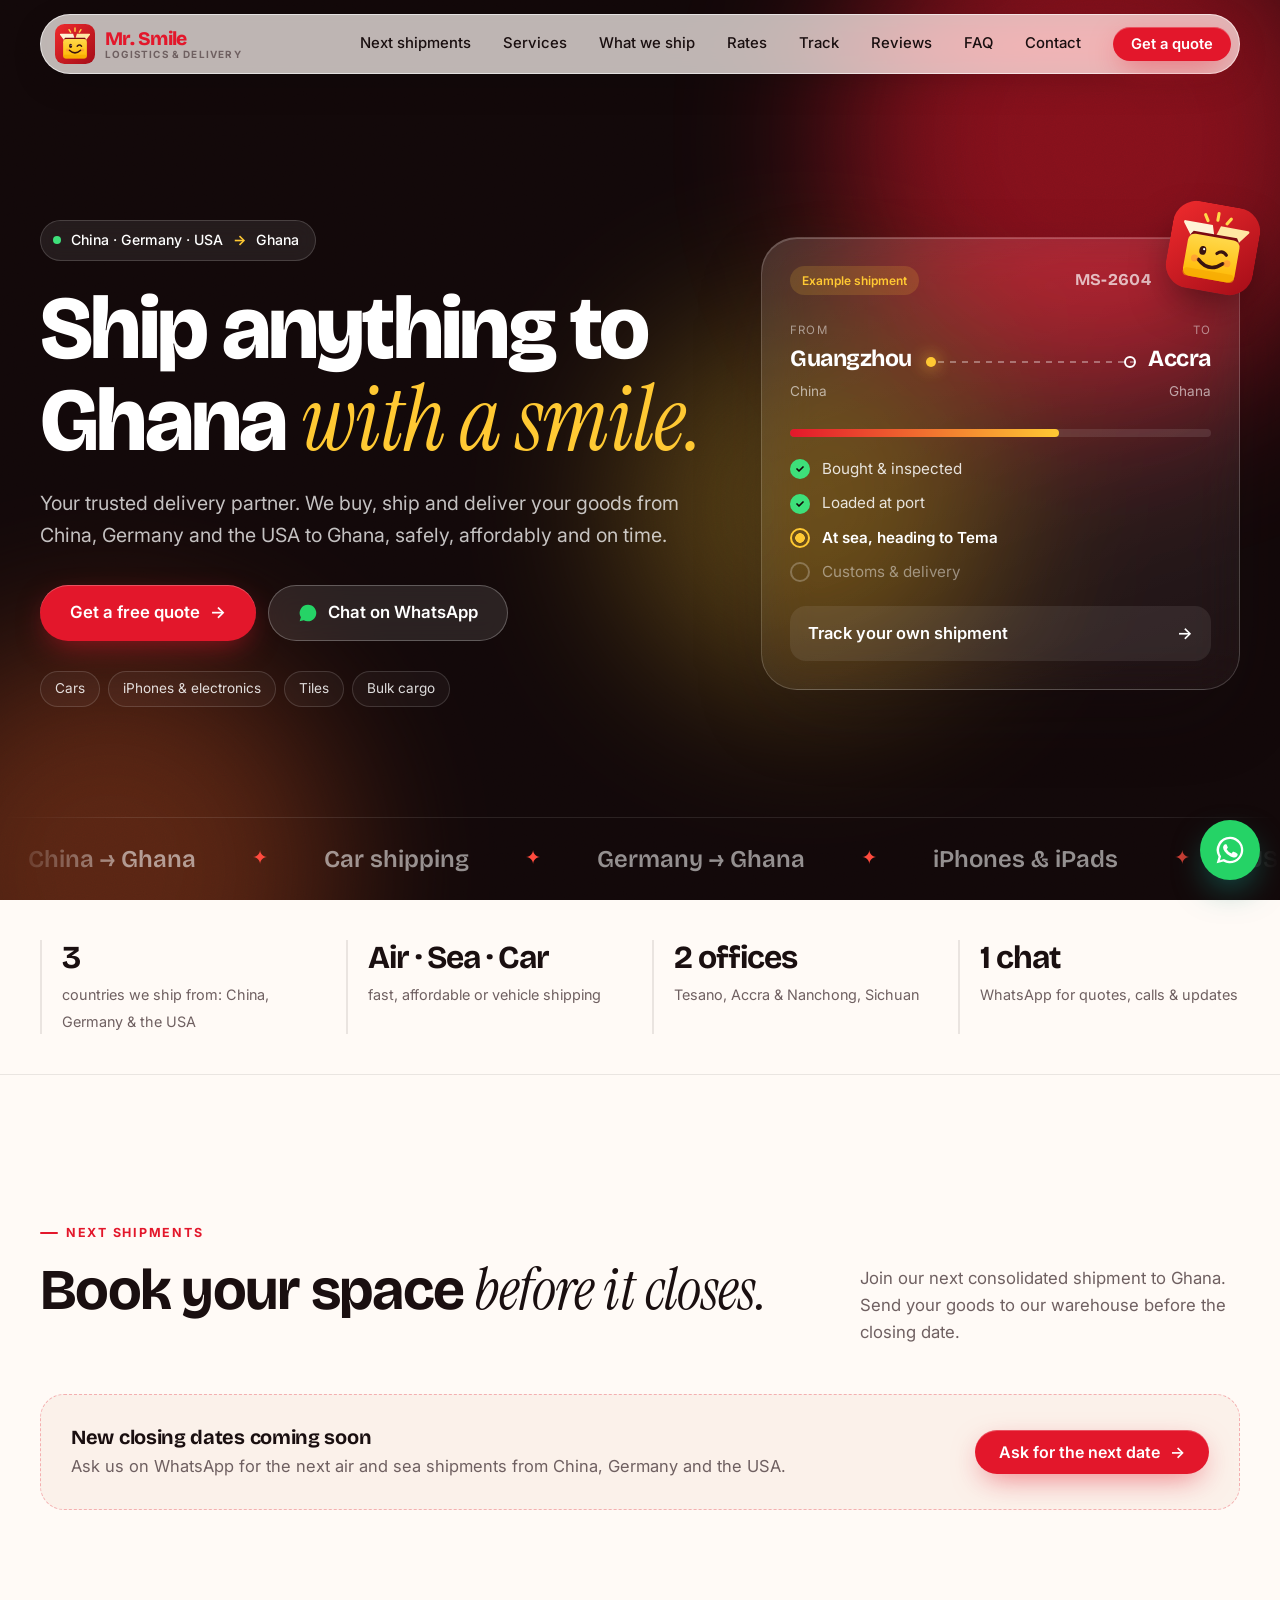
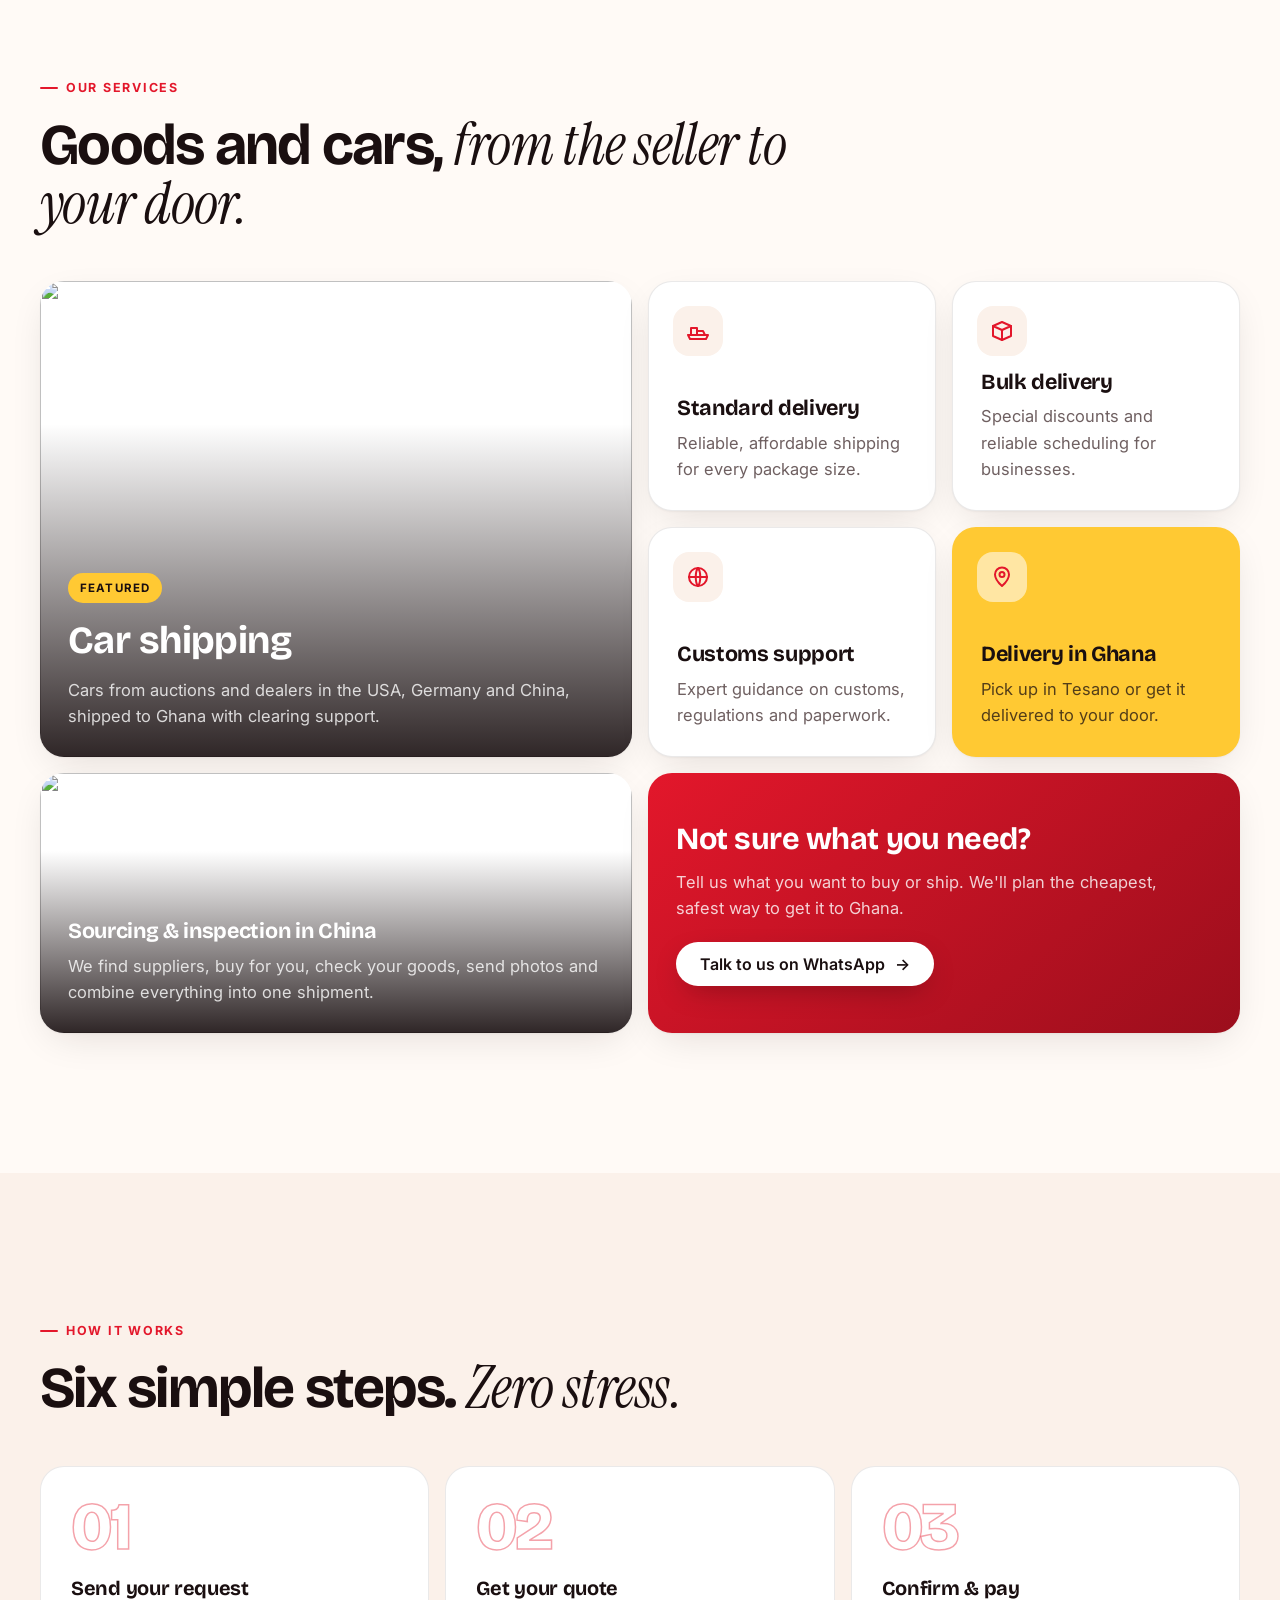
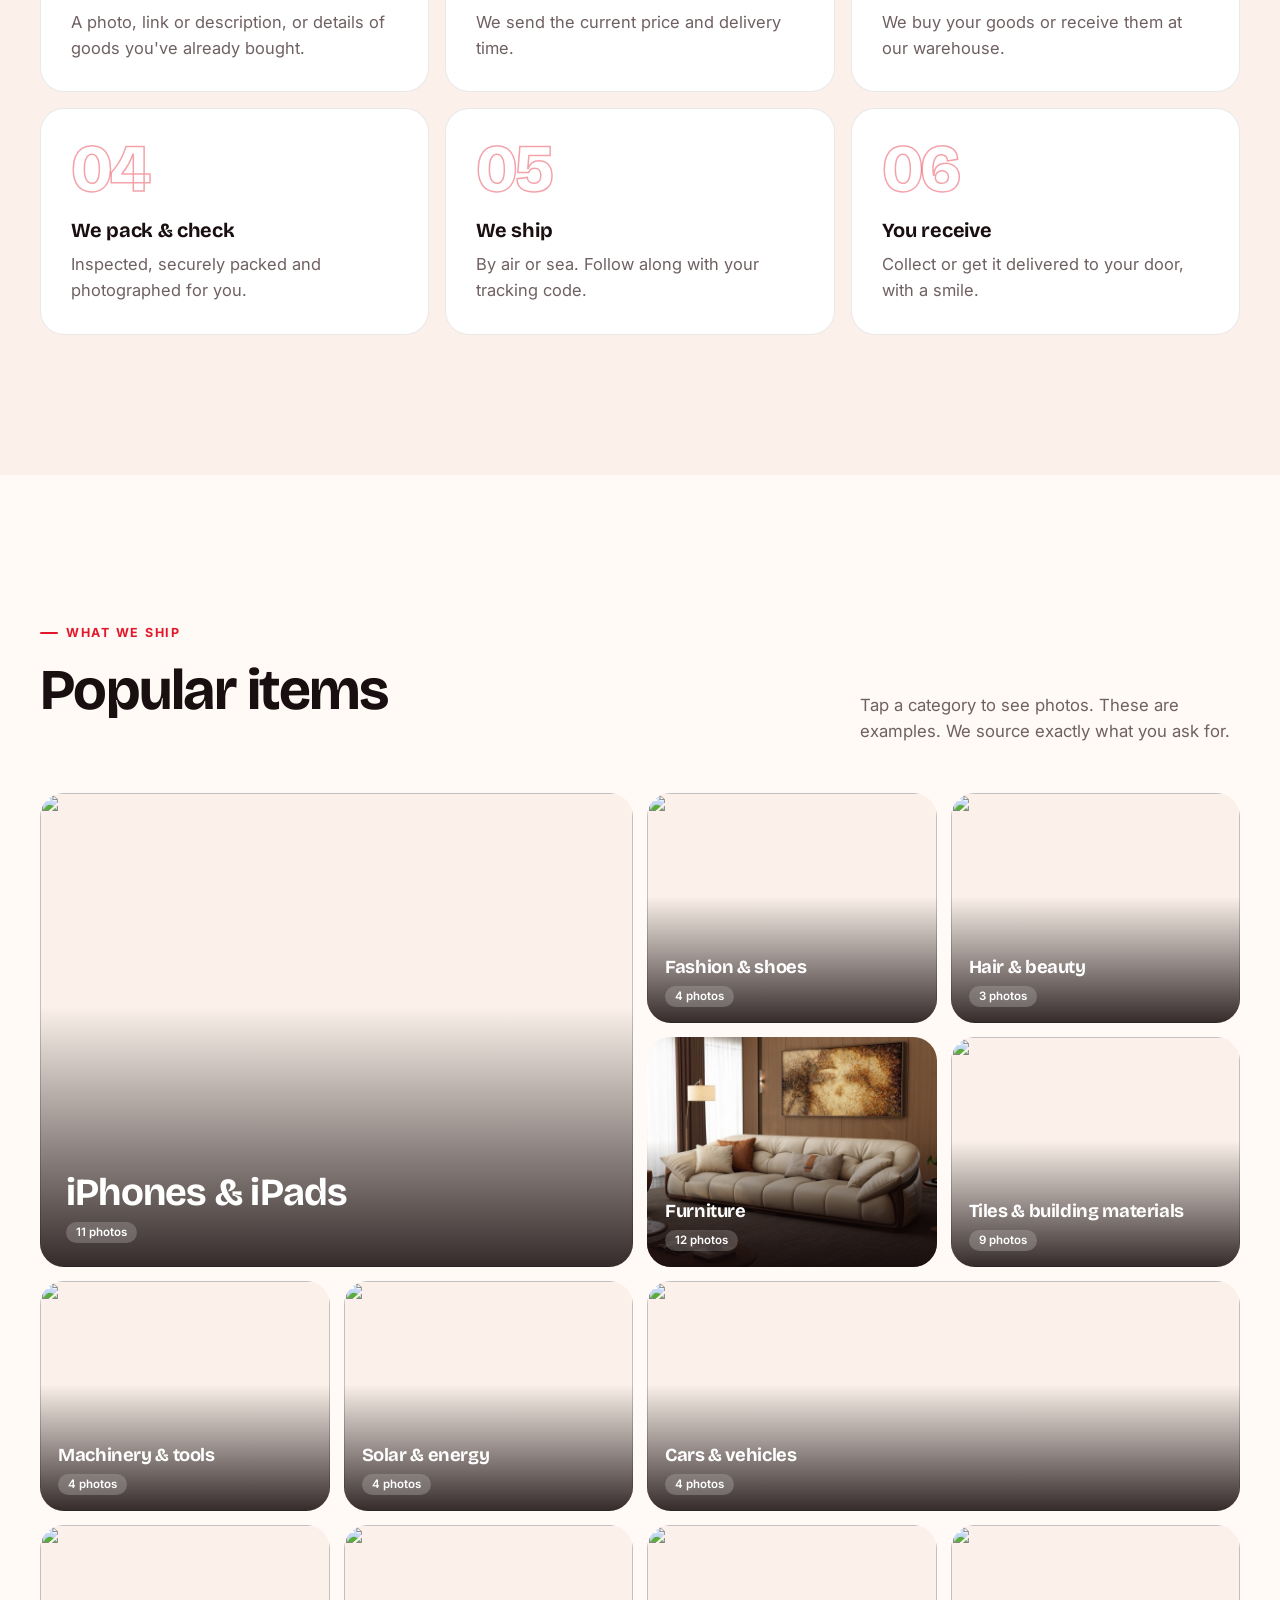
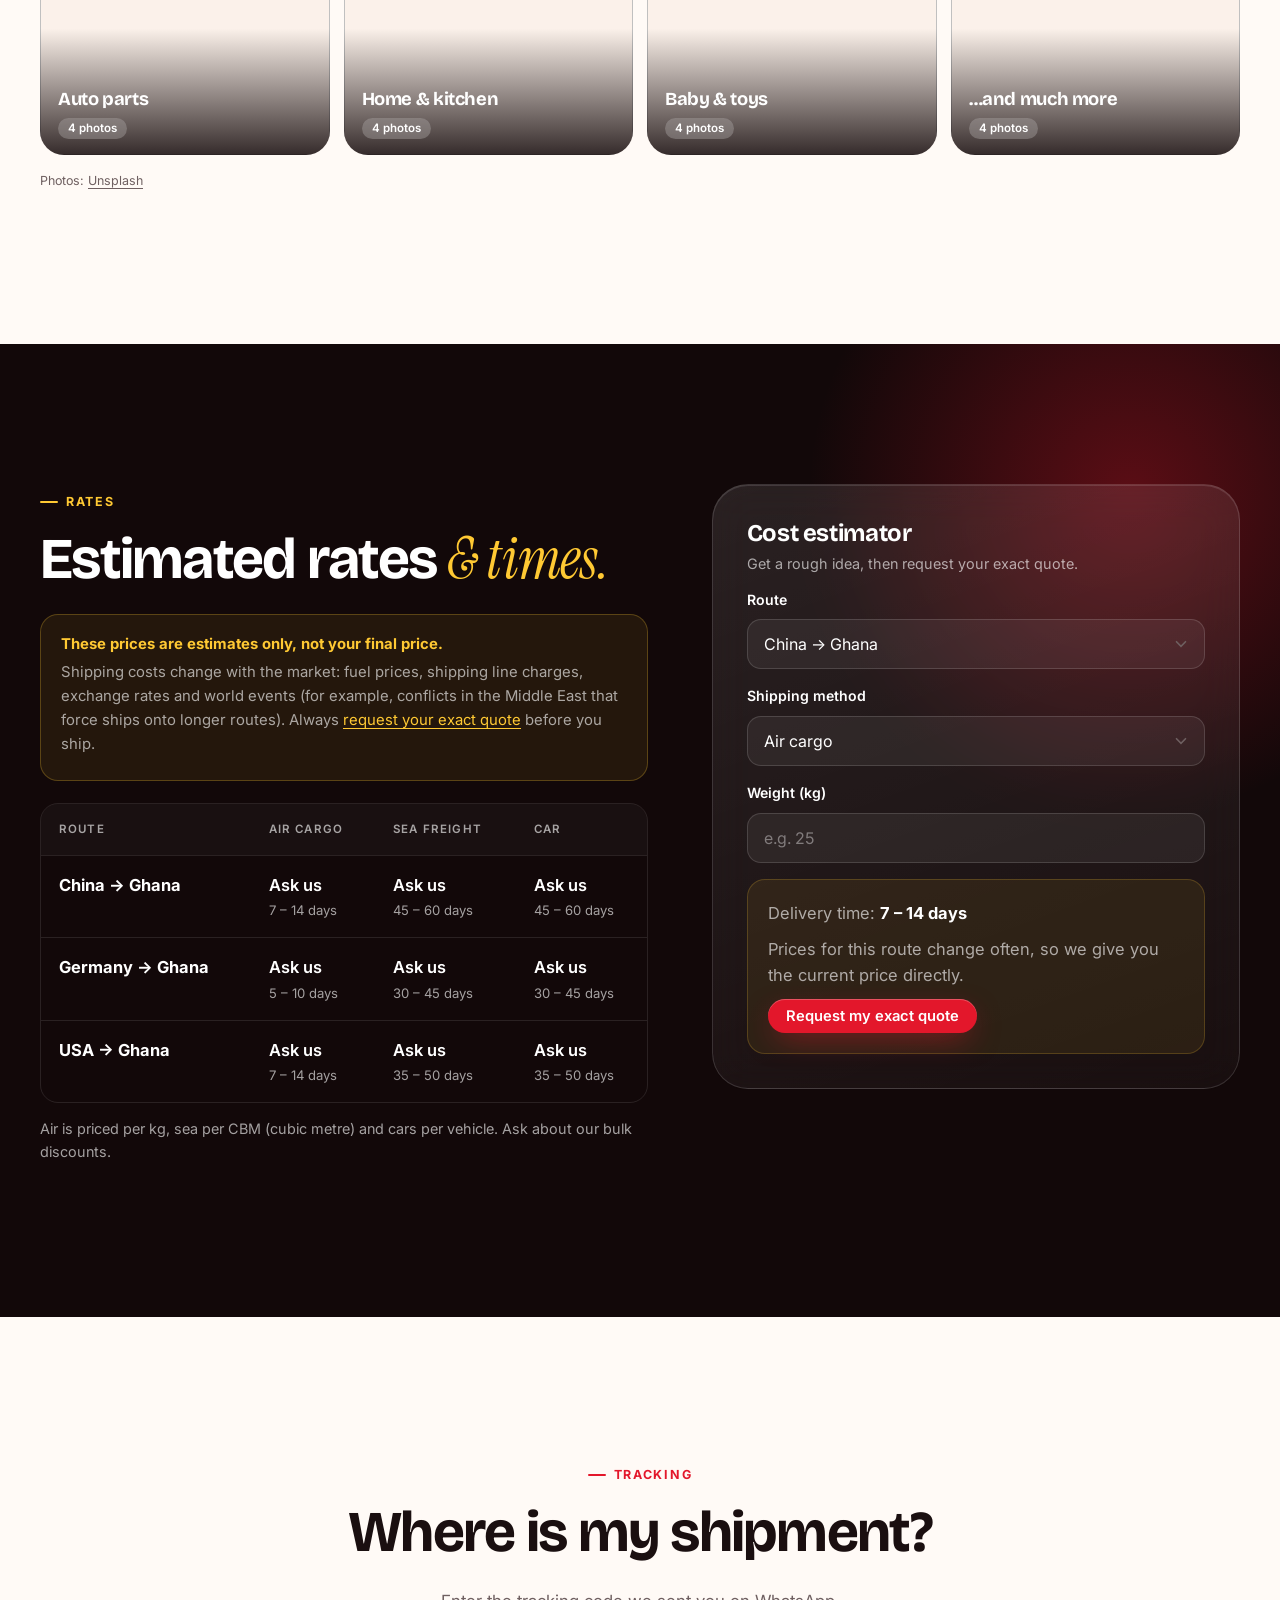
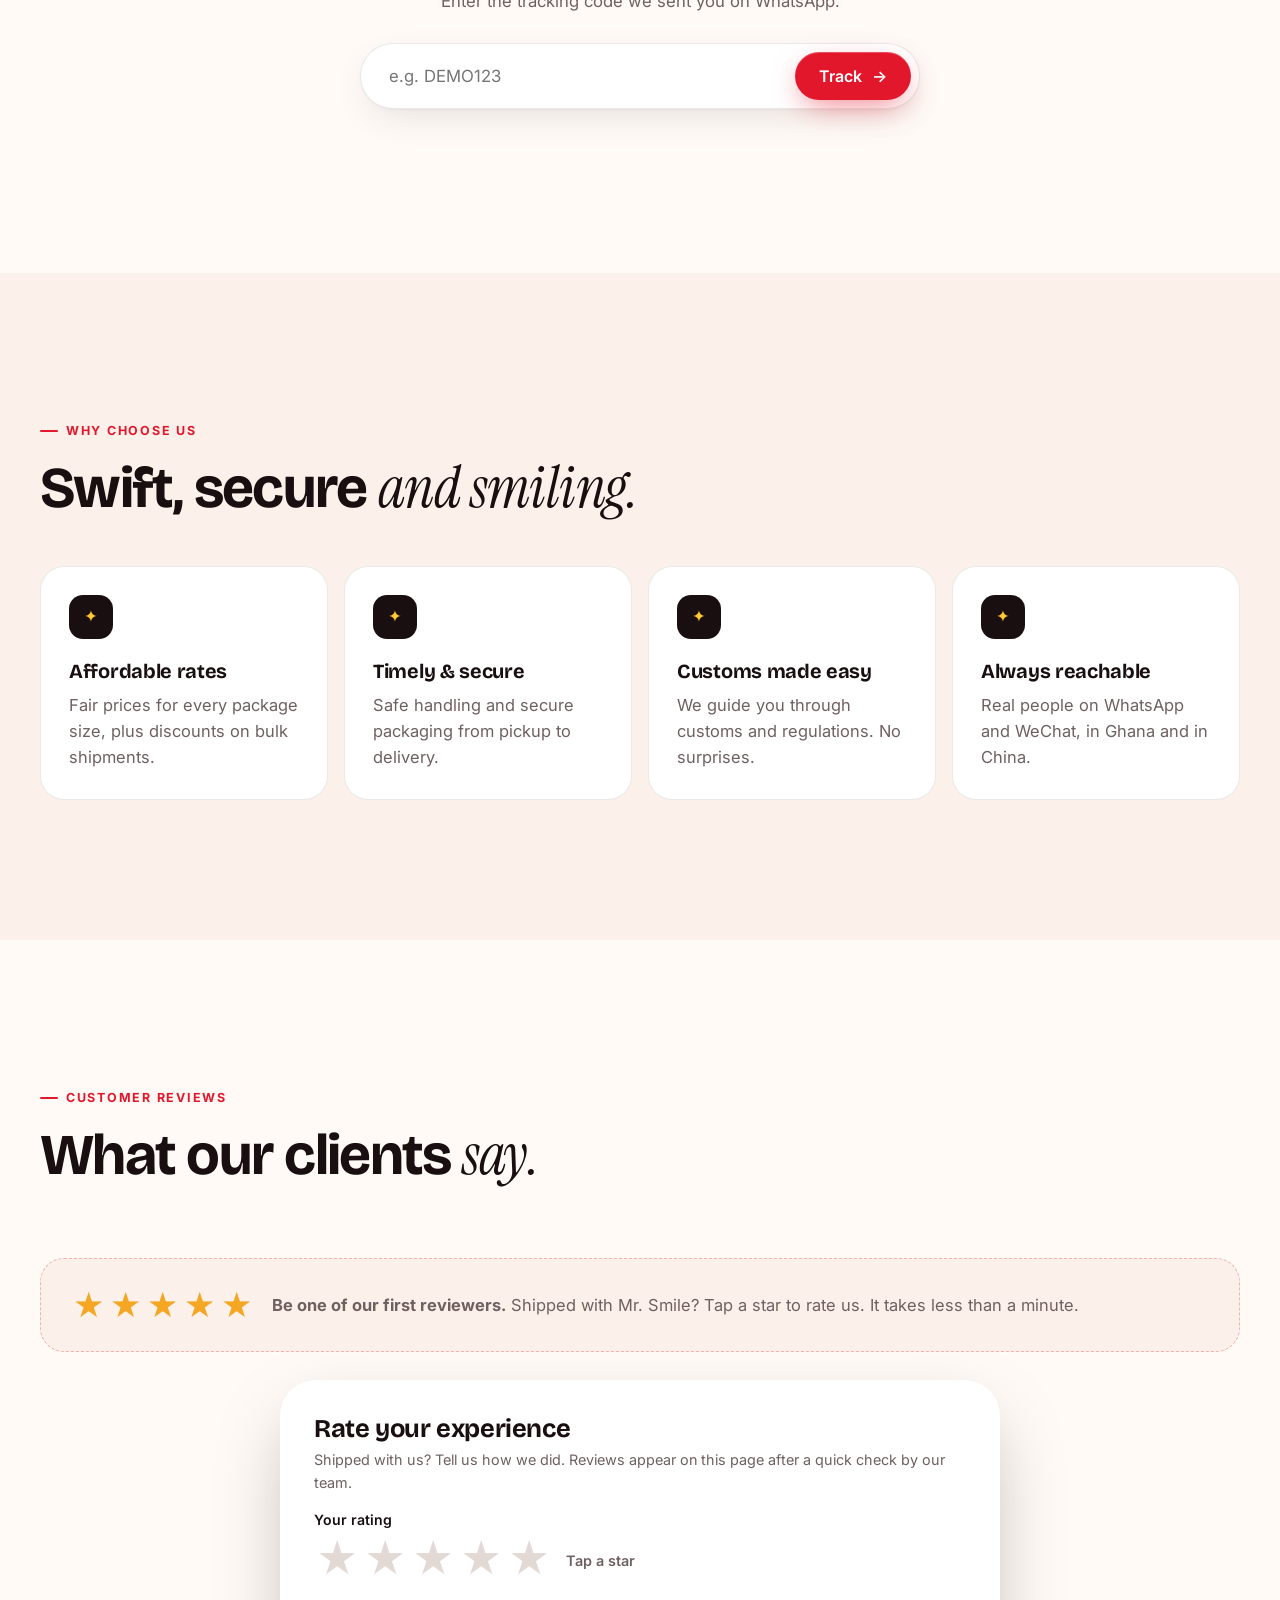
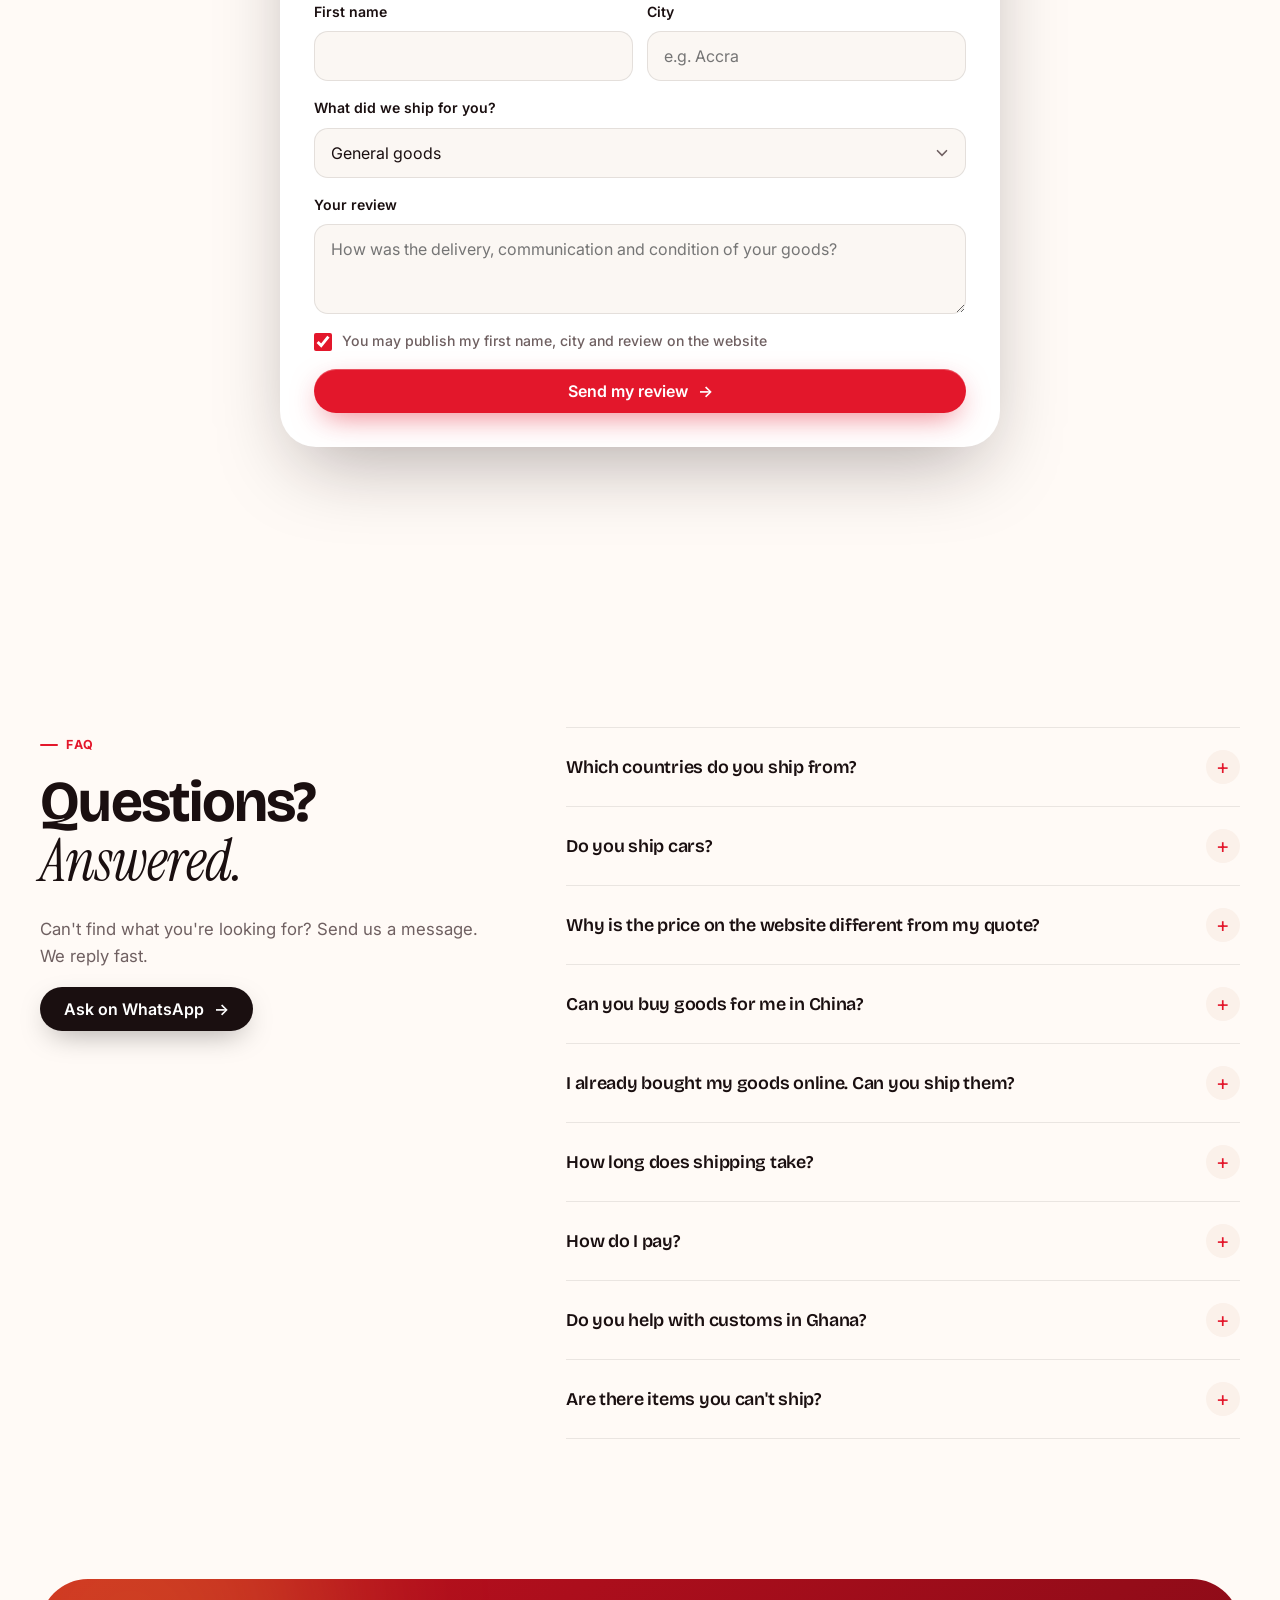
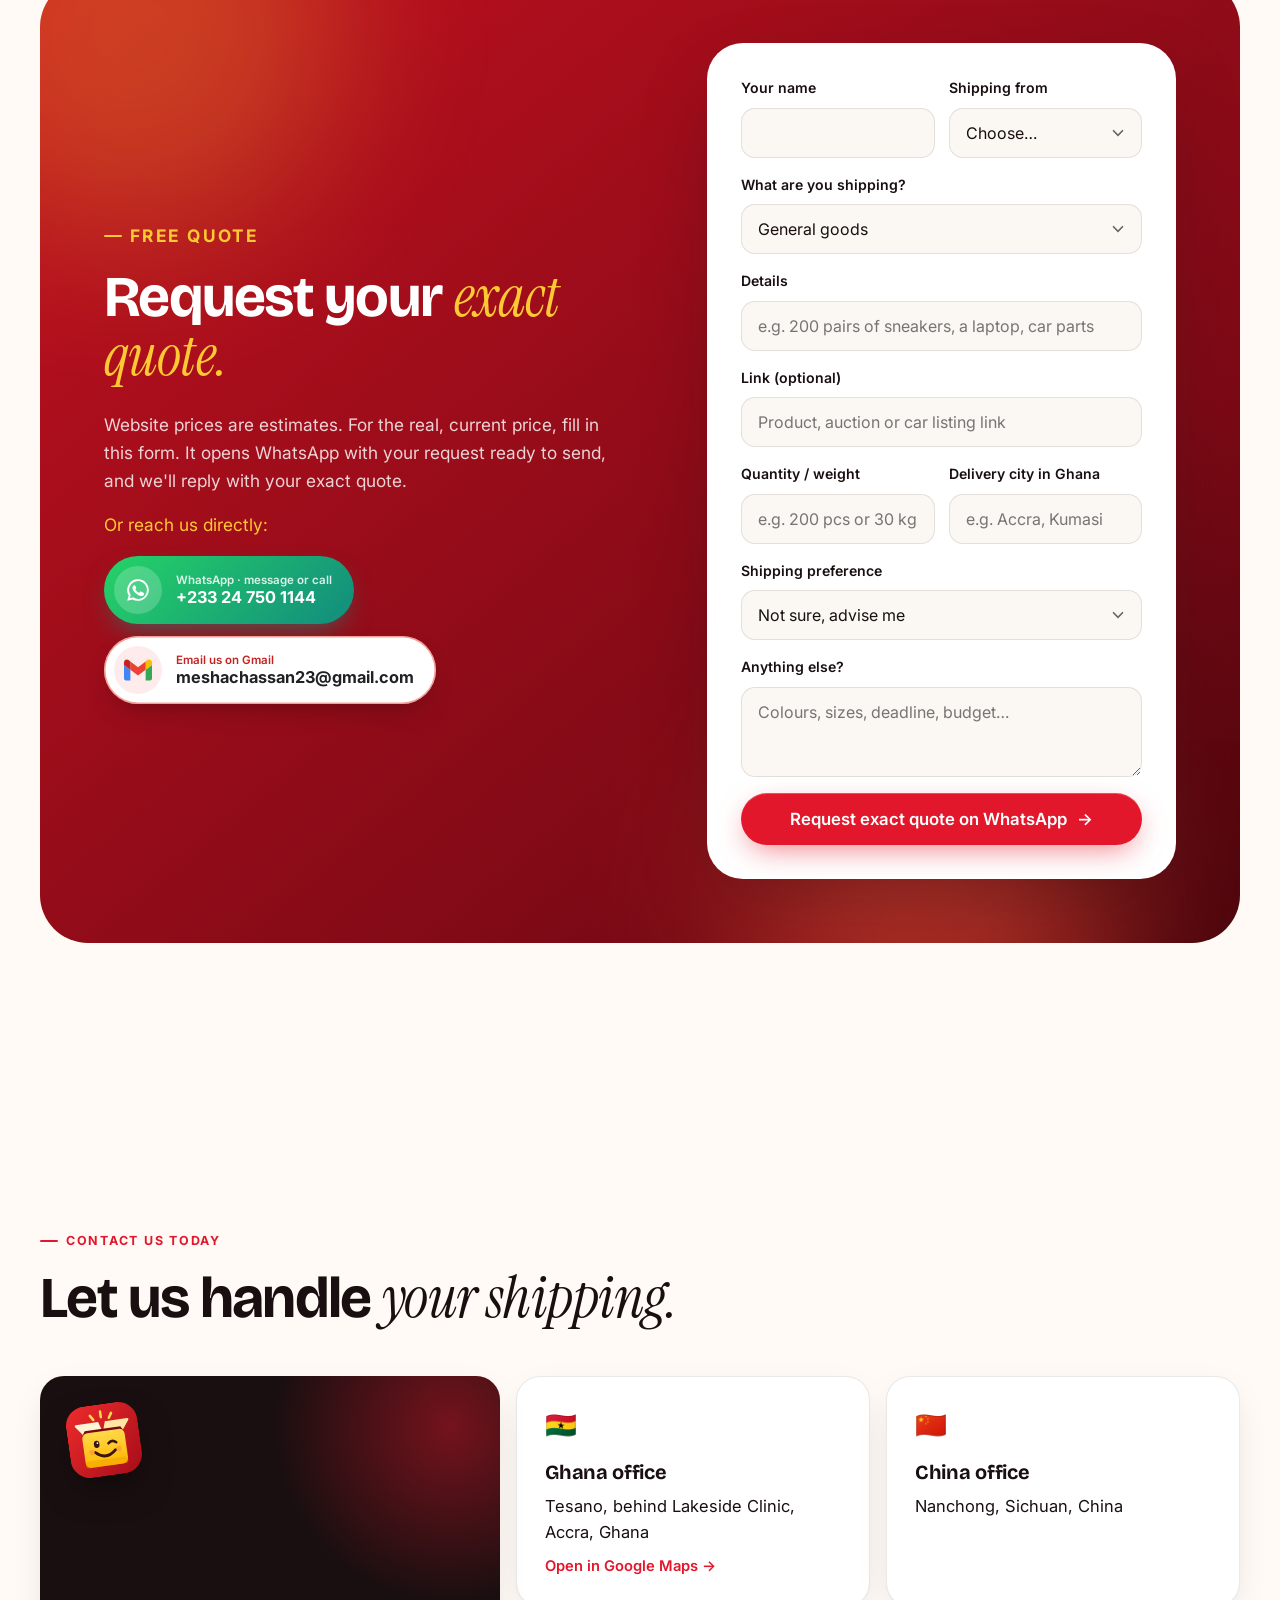
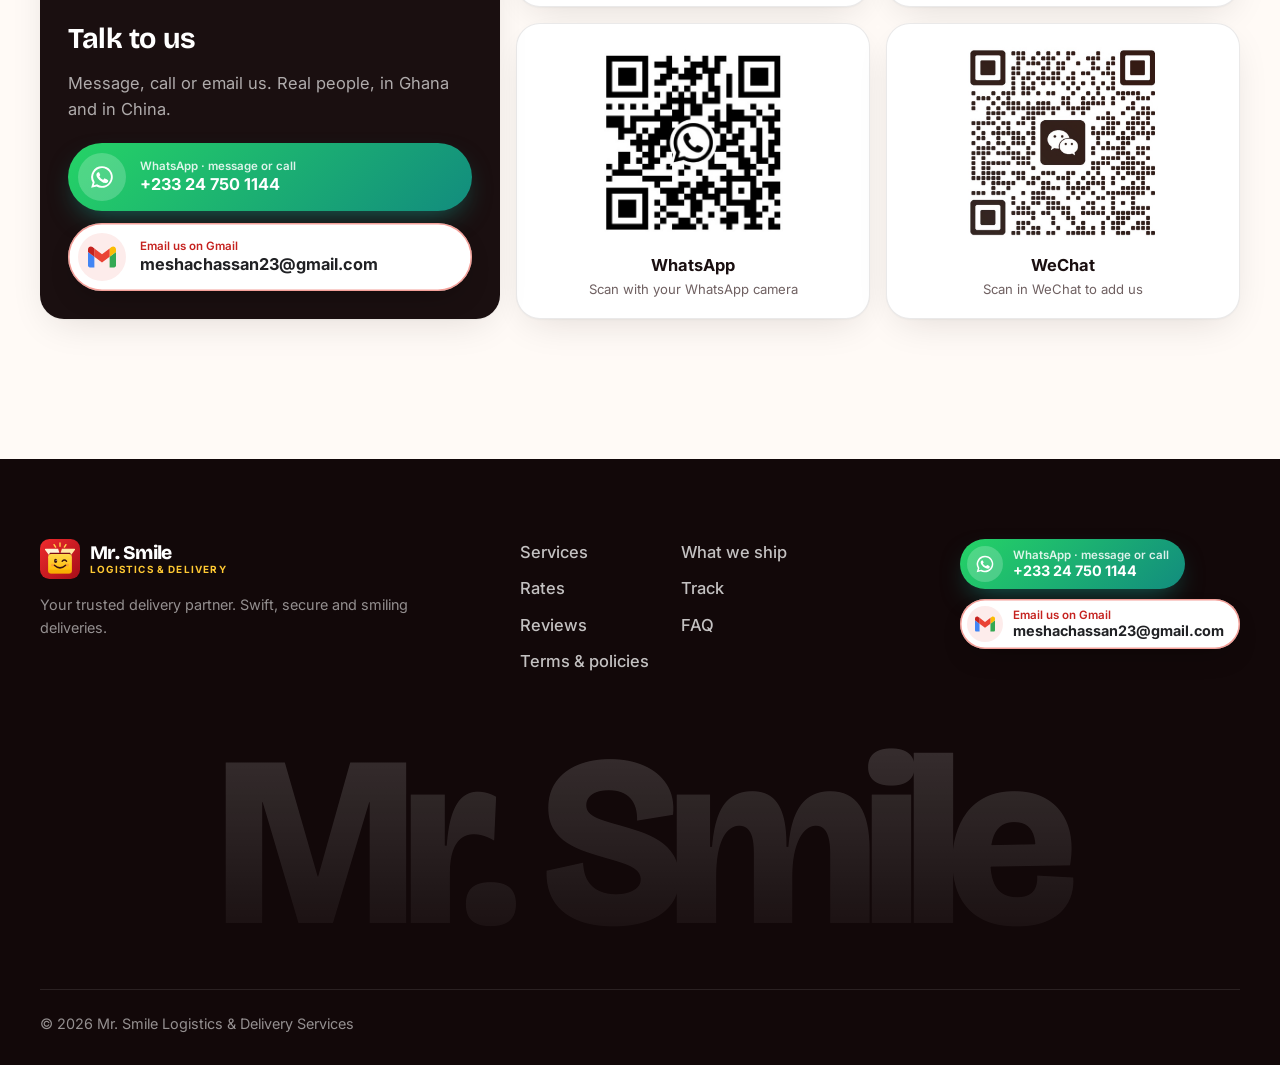
==== index.html @ d579837d "Make review stars tappable; add Google Sheet review storage with approval Co-Authored-By: Claude Opu" ====
<!doctype html>
<html lang="en">
<head>
  <meta charset="utf-8">
  <meta name="viewport" content="width=device-width, initial-scale=1">
  <title>Mr. Smile Logistics | Shipping from China, Germany &amp; USA to Ghana</title>
  <meta name="description" content="Ship cars, iPhones, tiles and bulk cargo from China, Germany and the USA to Ghana. Air and sea freight, sourcing from China, customs support and delivery from our Tesano, Accra office.">
  <meta name="theme-color" content="#120809">
  <link rel="canonical" href="https://meshachassan23.github.io/">
  <link rel="apple-touch-icon" href="images/apple-touch-icon.png">

  <!-- Link preview on WhatsApp, Facebook, X, LinkedIn -->
  <meta property="og:type" content="website">
  <meta property="og:site_name" content="Mr. Smile Logistics &amp; Delivery Services">
  <meta property="og:title" content="Mr. Smile Logistics — Ship anything to Ghana with a smile">
  <meta property="og:description" content="Cars, iPhones, tiles and bulk cargo from China, Germany and the USA to Ghana. Sourcing, customs support and doorstep delivery. Chat with us on WhatsApp.">
  <meta property="og:url" content="https://meshachassan23.github.io/">
  <meta property="og:image" content="https://meshachassan23.github.io/images/og-image.jpg">
  <meta property="og:image:width" content="1200">
  <meta property="og:image:height" content="630">
  <meta property="og:image:alt" content="Mr. Smile Logistics: ship anything to Ghana with a smile">
  <meta property="og:locale" content="en_GH">
  <meta name="twitter:card" content="summary_large_image">
  <meta name="twitter:image" content="https://meshachassan23.github.io/images/og-image.jpg">

  <!-- Business details for Google -->
  <script type="application/ld+json">
  {
    "@context": "https://schema.org",
    "@type": "LocalBusiness",
    "name": "Mr. Smile Logistics & Delivery Services",
    "description": "Shipping goods and cars from China, Germany and the USA to Ghana: sourcing, car shipping, bulk delivery, customs support and doorstep delivery.",
    "url": "https://meshachassan23.github.io/",
    "logo": "https://meshachassan23.github.io/images/apple-touch-icon.png",
    "image": "https://meshachassan23.github.io/images/og-image.jpg",
    "telephone": "+233247501144",
    "email": "meshachassan23@gmail.com",
    "address": {
      "@type": "PostalAddress",
      "streetAddress": "Behind Lakeside Clinic, Tesano",
      "addressLocality": "Accra",
      "addressRegion": "Greater Accra",
      "addressCountry": "GH"
    },
    "areaServed": { "@type": "Country", "name": "Ghana" },
    "knowsAbout": ["Shipping from China to Ghana", "Car shipping to Ghana", "Air cargo", "Sea freight", "Sourcing from China", "Customs clearance in Ghana"]
  }
  </script>
  <link rel="icon" href="images/logo.svg" type="image/svg+xml">
  <script>document.documentElement.classList.add("js");</script>
  <link rel="preconnect" href="https://fonts.googleapis.com">
  <link rel="preconnect" href="https://fonts.gstatic.com" crossorigin>
  <link rel="preconnect" href="https://images.unsplash.com">
  <link href="https://fonts.googleapis.com/css2?family=Bricolage+Grotesque:opsz,wght@12..96,500..800&family=Instrument+Serif:ital@1&family=Inter:wght@400;500;600;700&display=swap" rel="stylesheet">
  <link rel="stylesheet" href="styles.css?v=15">
</head>
<body>

<!-- ============ NAV ============ -->
<header class="header">
  <nav class="nav" aria-label="Main">
    <a href="#top" class="logo">
      <img src="images/logo.svg" alt="" width="40" height="40">
      <span class="logo-text"><strong data-site="shortName"></strong><small>Logistics &amp; Delivery</small></span>
    </a>
    <div class="links">
      <a href="#schedule">Next shipments</a>
      <a href="#services">Services</a>
      <a href="#items">What we ship</a>
      <a href="#shipping">Rates</a>
      <a href="#track">Track</a>
      <a href="#reviews">Reviews</a>
      <a href="#faq">FAQ</a>
      <a href="#contact">Contact</a>
      <a href="#quote" class="btn btn-sm links-cta">Get a quote</a>
    </div>
    <a href="#quote" class="btn btn-sm nav-cta">Get a quote</a>
    <button class="menu-btn" aria-label="Open menu" aria-expanded="false"><span></span><span></span></button>
  </nav>
</header>

<main id="top">

  <!-- ============ HERO ============ -->
  <section class="hero">
    <div class="hero-bg" aria-hidden="true">
      <img src="https://images.unsplash.com/photo-1590497008432-598f04441de8?auto=format&fit=crop&w=2000&q=70" alt="">
    </div>
    <div class="aurora" aria-hidden="true"><span></span><span></span><span></span></div>

    <div class="container hero-grid">
      <div class="hero-copy">
        <span class="pill"><span class="pulse"></span>China · Germany · USA <b>→</b> Ghana</span>
        <h1>Ship anything to Ghana <em>with a smile.</em></h1>
        <p class="lead" data-site="tagline"></p>
        <div class="hero-actions">
          <a href="#quote" class="btn btn-lg">Get a free quote <span class="arrow">→</span></a>
          <a class="btn btn-glass btn-lg" data-wa target="_blank" rel="noopener">
            <svg class="wa-ico" viewBox="0 0 24 24" aria-hidden="true"><path d="M12 2a10 10 0 0 0-8.6 15.1L2 22l5-1.3A10 10 0 1 0 12 2zm4.5 12.1c-.2-.1-1.5-.7-1.7-.8s-.4-.1-.6.1-.7.8-.8 1-.3.2-.5.1a6.7 6.7 0 0 1-3.3-2.9c-.2-.4.2-.4.7-1.3.1-.2 0-.3 0-.4l-.8-1.8c-.2-.5-.4-.4-.6-.4h-.5a1 1 0 0 0-.7.3 3 3 0 0 0-.9 2.2 5.2 5.2 0 0 0 1.1 2.7 11.9 11.9 0 0 0 4.6 4c1.7.7 2.3.8 3.2.7a2.7 2.7 0 0 0 1.8-1.3 2.2 2.2 0 0 0 .2-1.3c-.1-.1-.3-.2-.5-.3z"/></svg>
            Chat on WhatsApp
          </a>
        </div>
        <ul class="hero-points">
          <li>Cars</li><li>iPhones &amp; electronics</li><li>Tiles</li><li>Bulk cargo</li>
        </ul>
      </div>

      <aside class="hero-card" aria-label="Example shipment">
        <img class="hero-sticker" src="images/logo.svg" alt="">
        <div class="hc-top">
          <span class="tag-soft">Example shipment</span>
          <span class="hc-code">MS-2604</span>
        </div>
        <div class="hc-route">
          <div><small>From</small><strong>Guangzhou</strong><span>China</span></div>
          <div class="hc-line" aria-hidden="true"><i></i><b></b></div>
          <div class="right"><small>To</small><strong>Accra</strong><span>Ghana</span></div>
        </div>
        <div class="hc-progress"><span style="width:64%"></span></div>
        <ul class="hc-steps">
          <li class="done">Bought &amp; inspected</li>
          <li class="done">Loaded at port</li>
          <li class="now">At sea, heading to Tema</li>
          <li>Customs &amp; delivery</li>
        </ul>
        <a href="#track" class="hc-link">Track your own shipment <span>→</span></a>
      </aside>
    </div>

    <div class="marquee" aria-hidden="true">
      <div class="marquee-track">
        <span>China → Ghana</span><span>Car shipping</span><span>Germany → Ghana</span><span>iPhones &amp; iPads</span><span>USA → Ghana</span><span>Marble &amp; ceramic tiles</span><span>Air cargo</span><span>Sea freight</span><span>Solar &amp; energy</span><span>Door-to-door</span>
        <span>China → Ghana</span><span>Car shipping</span><span>Germany → Ghana</span><span>iPhones &amp; iPads</span><span>USA → Ghana</span><span>Marble &amp; ceramic tiles</span><span>Air cargo</span><span>Sea freight</span><span>Solar &amp; energy</span><span>Door-to-door</span>
      </div>
    </div>
  </section>

  <!-- ============ FACTS ============ -->
  <section class="facts">
    <div class="container facts-grid reveal">
      <div><strong>3</strong><span>countries we ship from: China, Germany &amp; the USA</span></div>
      <div><strong>Air · Sea · Car</strong><span>fast, affordable or vehicle shipping</span></div>
      <div><strong>2 offices</strong><span>Tesano, Accra &amp; Nanchong, Sichuan</span></div>
      <div><strong>1 chat</strong><span>WhatsApp for quotes, calls &amp; updates</span></div>
    </div>
  </section>

  <!-- ============ NEXT SHIPMENTS ============ -->
  <section id="schedule" class="section schedule">
    <div class="container">
      <div class="head head-row reveal">
        <div>
          <p class="eyebrow">Next shipments</p>
          <h2>Book your space <em>before it closes.</em></h2>
        </div>
        <p class="section-sub">Join our next consolidated shipment to Ghana. Send your goods to our warehouse before the closing date.</p>
      </div>
      <div class="sched" id="sched"></div>
    </div>
  </section>

  <!-- ============ SERVICES (bento) ============ -->
  <section id="services" class="section">
    <div class="container">
      <div class="head reveal">
        <p class="eyebrow">Our services</p>
        <h2>Goods and cars, <em>from the seller to your door.</em></h2>
      </div>
      <div class="bento">
        <article class="b-card b-img b-car reveal">
          <img src="https://images.unsplash.com/photo-1761917904658-2a9ecb84a169?auto=format&fit=crop&w=1200&q=70" alt="" loading="lazy">
          <div class="b-body">
            <span class="chip">Featured</span>
            <h3>Car shipping</h3>
            <p>Cars from auctions and dealers in the USA, Germany and China, shipped to Ghana with clearing support.</p>
          </div>
        </article>
        <article class="b-card reveal">
          <span class="b-icon"><svg viewBox="0 0 24 24"><path d="M2 16h20l-2 4H4z"/><path d="M5 16V9h6v7M11 12h6l2 4"/></svg></span>
          <h3>Standard delivery</h3>
          <p>Reliable, affordable shipping for every package size.</p>
        </article>
        <article class="b-card reveal">
          <span class="b-icon"><svg viewBox="0 0 24 24"><path d="M3 7l9-4 9 4-9 4z"/><path d="M3 7v10l9 4 9-4V7"/><path d="M12 11v10"/></svg></span>
          <h3>Bulk delivery</h3>
          <p>Special discounts and reliable scheduling for businesses.</p>
        </article>
        <article class="b-card reveal">
          <span class="b-icon"><svg viewBox="0 0 24 24"><circle cx="12" cy="12" r="9"/><path d="M3 12h18M12 3c3 3.5 3 14.5 0 18M12 3c-3 3.5-3 14.5 0 18"/></svg></span>
          <h3>Customs support</h3>
          <p>Expert guidance on customs, regulations and paperwork.</p>
        </article>
        <article class="b-card b-yellow reveal">
          <span class="b-icon"><svg viewBox="0 0 24 24"><path d="M12 21s-7-6.2-7-11.5A7 7 0 0 1 19 9.5C19 14.8 12 21 12 21z"/><circle cx="12" cy="9.5" r="2.5"/></svg></span>
          <h3>Delivery in Ghana</h3>
          <p>Pick up in Tesano or get it delivered to your door.</p>
        </article>
        <article class="b-card b-img b-wide reveal">
          <img src="https://images.unsplash.com/photo-1605732562742-3023a888e56e?auto=format&fit=crop&w=1200&q=70" alt="" loading="lazy">
          <div class="b-body">
            <h3>Sourcing &amp; inspection in China</h3>
            <p>We find suppliers, buy for you, check your goods, send photos and combine everything into one shipment.</p>
          </div>
        </article>
        <article class="b-card b-red b-wide reveal">
          <h3>Not sure what you need?</h3>
          <p>Tell us what you want to buy or ship. We'll plan the cheapest, safest way to get it to Ghana.</p>
          <a class="btn btn-white" data-wa target="_blank" rel="noopener">Talk to us on WhatsApp <span class="arrow">→</span></a>
        </article>
      </div>
    </div>
  </section>

  <!-- ============ HOW IT WORKS ============ -->
  <section id="how" class="section soft">
    <div class="container">
      <div class="head reveal">
        <p class="eyebrow">How it works</p>
        <h2>Six simple steps. <em>Zero stress.</em></h2>
      </div>
      <ol class="steps">
        <li class="reveal"><span>01</span><h3>Send your request</h3><p>A photo, link or description, or details of goods you've already bought.</p></li>
        <li class="reveal"><span>02</span><h3>Get your quote</h3><p>We send the current price and delivery time.</p></li>
        <li class="reveal"><span>03</span><h3>Confirm &amp; pay</h3><p>We buy your goods or receive them at our warehouse.</p></li>
        <li class="reveal"><span>04</span><h3>We pack &amp; check</h3><p>Inspected, securely packed and photographed for you.</p></li>
        <li class="reveal"><span>05</span><h3>We ship</h3><p>By air or sea. Follow along with your tracking code.</p></li>
        <li class="reveal"><span>06</span><h3>You receive</h3><p>Collect or get it delivered to your door, with a smile.</p></li>
      </ol>
    </div>
  </section>

  <!-- ============ POPULAR ITEMS ============ -->
  <section id="items" class="section">
    <div class="container">
      <div class="head head-row reveal">
        <div>
          <p class="eyebrow">What we ship</p>
          <h2>Popular items</h2>
        </div>
        <p class="section-sub">Tap a category to see photos. These are examples. We source exactly what you ask for.</p>
      </div>
      <div class="tiles" id="tiles"></div>
      <p class="credit">Photos: <a href="https://unsplash.com" target="_blank" rel="noopener">Unsplash</a></p>
    </div>
  </section>

  <!-- ============ RATES (dark) ============ -->
  <section id="shipping" class="section dark">
    <div class="glow" aria-hidden="true"></div>
    <div class="container two-col">
      <div class="reveal">
        <p class="eyebrow">Rates</p>
        <h2>Estimated rates <em>&amp; times.</em></h2>
        <div class="notice">
          <strong>These prices are estimates only, not your final price.</strong>
          Shipping costs change with the market: fuel prices, shipping line charges, exchange rates and world events
          (for example, conflicts in the Middle East that force ships onto longer routes).
          Always <a href="#quote">request your exact quote</a> before you ship.
          <span id="rates-updated"></span>
        </div>
        <div class="table-wrap">
          <table class="rates">
            <thead><tr><th>Route</th><th>Air cargo</th><th>Sea freight</th><th>Car</th></tr></thead>
            <tbody id="rates-body"></tbody>
          </table>
        </div>
        <p class="small">Air is priced per kg, sea per CBM (cubic metre) and cars per vehicle. Ask about our bulk discounts.</p>
      </div>
      <form class="panel glass reveal" id="calc">
        <h3>Cost estimator</h3>
        <p class="small">Get a rough idea, then request your exact quote.</p>
        <label>Route<select id="calc-route"></select></label>
        <label>Shipping method
          <select id="calc-method">
            <option value="air">Air cargo</option>
            <option value="sea">Sea freight</option>
            <option value="car">Car shipping</option>
          </select>
        </label>
        <label><span id="calc-unit-label">Weight (kg)</span>
          <input id="calc-qty" type="number" min="0" step="0.1" placeholder="e.g. 25">
        </label>
        <div class="calc-result" id="calc-result" aria-live="polite"></div>
      </form>
    </div>
  </section>

  <!-- ============ TRACKING ============ -->
  <section id="track" class="section">
    <div class="container narrow center reveal">
      <p class="eyebrow">Tracking</p>
      <h2>Where is my shipment?</h2>
      <p class="section-sub">Enter the tracking code we sent you on WhatsApp.</p>
      <form class="track-form" id="track-form">
        <input id="track-code" placeholder="e.g. DEMO123" required autocomplete="off" aria-label="Tracking code">
        <button class="btn" type="submit">Track <span class="arrow">→</span></button>
      </form>
      <div id="track-result" aria-live="polite"></div>
    </div>
  </section>

  <!-- ============ WHY US ============ -->
  <section class="section soft">
    <div class="container">
      <div class="head reveal">
        <p class="eyebrow">Why choose us</p>
        <h2>Swift, secure <em>and smiling.</em></h2>
      </div>
      <div class="why">
        <div class="reveal"><span class="why-n">✦</span><h3>Affordable rates</h3><p>Fair prices for every package size, plus discounts on bulk shipments.</p></div>
        <div class="reveal"><span class="why-n">✦</span><h3>Timely &amp; secure</h3><p>Safe handling and secure packaging from pickup to delivery.</p></div>
        <div class="reveal"><span class="why-n">✦</span><h3>Customs made easy</h3><p>We guide you through customs and regulations. No surprises.</p></div>
        <div class="reveal"><span class="why-n">✦</span><h3>Always reachable</h3><p>Real people on WhatsApp and WeChat, in Ghana and in China.</p></div>
      </div>
    </div>
  </section>

  <!-- ============ REVIEWS ============ -->
  <section id="reviews" class="section">
    <div class="container">
      <div class="head head-row reveal">
        <div>
          <p class="eyebrow">Customer reviews</p>
          <h2>What our clients <em>say.</em></h2>
        </div>
        <div class="rv-summary" id="rv-summary"></div>
      </div>
      <div class="rv-grid" id="rv-grid"></div>

      <form class="rv-form panel reveal" id="rv-form">
        <div class="rv-form-head">
          <h3>Rate your experience</h3>
          <p class="small">Shipped with us? Tell us how we did. Reviews appear on this page after a quick check by our team.</p>
        </div>
        <fieldset class="stars" id="rv-stars">
          <legend>Your rating</legend>
          <div class="stars-row">
          <input type="radio" name="stars" id="s5" value="5" required><label for="s5" title="Excellent">★</label>
          <input type="radio" name="stars" id="s4" value="4"><label for="s4" title="Good">★</label>
          <input type="radio" name="stars" id="s3" value="3"><label for="s3" title="Okay">★</label>
          <input type="radio" name="stars" id="s2" value="2"><label for="s2" title="Poor">★</label>
          <input type="radio" name="stars" id="s1" value="1"><label for="s1" title="Very poor">★</label>
          </div>
          <span class="stars-text" id="rv-stars-text">Tap a star</span>
        </fieldset>
        <div class="row">
          <label>First name<input name="name" required autocomplete="given-name"></label>
          <label>City<input name="city" placeholder="e.g. Accra"></label>
        </div>
        <label>What did we ship for you?
          <select name="service">
            <option>General goods</option>
            <option>Car shipping</option>
            <option>Phones &amp; electronics</option>
            <option>Furniture</option>
            <option>Tiles &amp; building materials</option>
            <option>Bulk / business shipment</option>
            <option>Sourcing (buy for me)</option>
          </select>
        </label>
        <input type="text" name="website" class="hp" tabindex="-1" autocomplete="off" aria-hidden="true">
        <label>Your review<textarea name="text" rows="3" required maxlength="600" placeholder="How was the delivery, communication and condition of your goods?"></textarea></label>
        <label class="rv-consent"><input type="checkbox" name="consent" checked> You may publish my first name, city and review on the website</label>
        <button class="btn btn-block" type="submit">Send my review <span class="arrow">→</span></button>
      </form>
    </div>
  </section>

  <!-- ============ FAQ ============ -->
  <section id="faq" class="section">
    <div class="container faq-grid">
      <div class="faq-side reveal">
        <p class="eyebrow">FAQ</p>
        <h2>Questions? <em>Answered.</em></h2>
        <p class="section-sub">Can't find what you're looking for? Send us a message. We reply fast.</p>
        <a class="btn btn-dark" data-wa target="_blank" rel="noopener">Ask on WhatsApp <span class="arrow">→</span></a>
      </div>
      <div class="faq-list reveal">
        <details><summary>Which countries do you ship from?</summary><p>We ship from China, Germany and the USA to Ghana.</p></details>
        <details><summary>Do you ship cars?</summary><p>Yes. We ship cars from the USA, Germany and China to Ghana. Send us the car details or auction link and we'll give you a full quote, including shipping and clearing guidance.</p></details>
        <details><summary>Why is the price on the website different from my quote?</summary><p>The prices on the website are estimates. Shipping costs change often with fuel prices, shipping line charges, exchange rates and world events. Your personal quote shows the real, current price for your shipment.</p></details>
        <details><summary>Can you buy goods for me in China?</summary><p>Yes. Send us a photo, link or description of what you want. We find the supplier, buy it for you and ship it to Ghana.</p></details>
        <details><summary>I already bought my goods online. Can you ship them?</summary><p>Yes. Contact us for our warehouse address, have your seller deliver there, and send us the details. We'll handle the rest.</p></details>
        <details><summary>How long does shipping take?</summary><p>Air cargo usually takes 1–2 weeks and sea freight 5–8 weeks, depending on the route. See the rates section above.</p></details>
        <details><summary>How do I pay?</summary><p>Contact us on WhatsApp for our current payment options and terms.</p></details>
        <details><summary>Do you help with customs in Ghana?</summary><p>Yes, we guide you through customs clearance. Import duties and taxes set by the Ghana Revenue Authority are paid by the customer, unless your quote says otherwise.</p></details>
        <details><summary>Are there items you can't ship?</summary><p>Yes. We can't ship weapons, illegal drugs, counterfeit goods, flammable or hazardous materials, or anything banned in the origin country or Ghana. Ask us if you're unsure.</p></details>
      </div>
    </div>
  </section>

  <!-- ============ QUOTE ============ -->
  <section id="quote" class="section quote-wrap">
    <div class="container">
      <div class="quote two-col">
        <div class="aurora small" aria-hidden="true"><span></span><span></span></div>
        <div class="quote-copy reveal">
          <p class="eyebrow light">Free quote</p>
          <h2>Request your <em>exact quote.</em></h2>
          <p>Website prices are estimates. For the real, current price, fill in this form. It opens WhatsApp with your request ready to send, and we'll reply with your exact quote.</p>
          <p class="small light">Or reach us directly:</p>
          <div class="badges badges-stack">
            <a class="badge badge-wa" data-wa target="_blank" rel="noopener">
              <span class="badge-icon"><svg viewBox="0 0 24 24" aria-hidden="true"><path fill="#fff" d="M12 2a10 10 0 0 0-8.6 15.1L2 22l5-1.3A10 10 0 1 0 12 2zm0 18.2a8.2 8.2 0 0 1-4.2-1.2l-.3-.2-3 .8.8-2.9-.2-.3A8.2 8.2 0 1 1 12 20.2zm4.5-6.1c-.2-.1-1.5-.7-1.7-.8s-.4-.1-.6.1-.7.8-.8 1-.3.2-.5.1a6.7 6.7 0 0 1-3.3-2.9c-.2-.4.2-.4.7-1.3.1-.2 0-.3 0-.4l-.8-1.8c-.2-.5-.4-.4-.6-.4h-.5a1 1 0 0 0-.7.3 3 3 0 0 0-.9 2.2 5.2 5.2 0 0 0 1.1 2.7 11.9 11.9 0 0 0 4.6 4c1.7.7 2.3.8 3.2.7a2.7 2.7 0 0 0 1.8-1.3 2.2 2.2 0 0 0 .2-1.3c-.1-.1-.3-.2-.5-.3z"/></svg></span>
              <span class="badge-text"><small>WhatsApp · message or call</small><strong data-site="whatsappDisplay"></strong></span>
            </a>
            <a class="badge badge-gmail" data-email-link>
              <span class="badge-icon"><svg viewBox="52 42 88 66" aria-hidden="true"><path fill="#4285f4" d="M58 108h14V74L52 59v43c0 3.32 2.69 6 6 6"/><path fill="#34a853" d="M120 108h14c3.32 0 6-2.690 6-6V59l-20 15"/><path fill="#fbbc04" d="M120 48v26l20-15v-8c0-7.42-8.47-11.65-14.4-7.2"/><path fill="#ea4335" d="M72 74V48l24 18 24-18v26L96 92"/><path fill="#c5221f" d="M52 51v8l20 15V48l-5.6-4.2c-5.94-4.45-14.4-.22-14.4 7.2"/></svg></span>
              <span class="badge-text"><small>Email us on Gmail</small><strong data-site="email"></strong></span>
            </a>
          </div>
        </div>
        <form class="panel reveal" id="quote-form">
          <div class="row">
            <label>Your name<input name="name" required></label>
            <label>Shipping from<select name="origin" id="quote-origin" required></select></label>
          </div>
          <label>What are you shipping?
            <select name="type" id="quote-type">
              <option>General goods</option>
              <option>Car / vehicle</option>
              <option>Bulk / business shipment</option>
              <option>Buy for me (sourcing)</option>
            </select>
          </label>
          <label>Details<input name="product" id="quote-product" placeholder="e.g. 200 pairs of sneakers, a laptop, car parts" required></label>
          <label>Link (optional)<input name="link" type="url" placeholder="Product, auction or car listing link"></label>
          <div class="row">
            <label>Quantity / weight<input name="qty" placeholder="e.g. 200 pcs or 30 kg"></label>
            <label>Delivery city in Ghana<input name="city" placeholder="e.g. Accra, Kumasi"></label>
          </div>
          <label>Shipping preference
            <select name="method">
              <option>Not sure, advise me</option>
              <option>Air cargo (faster)</option>
              <option>Sea freight (cheaper)</option>
              <option>Car shipping</option>
            </select>
          </label>
          <label>Anything else?<textarea name="notes" rows="3" placeholder="Colours, sizes, deadline, budget…"></textarea></label>
          <button class="btn btn-block btn-lg" type="submit">Request exact quote on WhatsApp <span class="arrow">→</span></button>
        </form>
      </div>
    </div>
  </section>

  <!-- ============ CONTACT ============ -->
  <section id="contact" class="section">
    <div class="container">
      <div class="head reveal">
        <p class="eyebrow">Contact us today</p>
        <h2>Let us handle <em>your shipping.</em></h2>
      </div>
      <div class="contact-bento">
        <div class="c-card c-badges reveal">
          <img class="c-sticker" src="images/logo.svg" alt="">
          <h3>Talk to us</h3>
          <p>Message, call or email us. Real people, in Ghana and in China.</p>
          <div class="badges">
            <a class="badge badge-wa" data-wa target="_blank" rel="noopener">
              <span class="badge-icon"><svg viewBox="0 0 24 24" aria-hidden="true"><path fill="#fff" d="M12 2a10 10 0 0 0-8.6 15.1L2 22l5-1.3A10 10 0 1 0 12 2zm0 18.2a8.2 8.2 0 0 1-4.2-1.2l-.3-.2-3 .8.8-2.9-.2-.3A8.2 8.2 0 1 1 12 20.2zm4.5-6.1c-.2-.1-1.5-.7-1.7-.8s-.4-.1-.6.1-.7.8-.8 1-.3.2-.5.1a6.7 6.7 0 0 1-3.3-2.9c-.2-.4.2-.4.7-1.3.1-.2 0-.3 0-.4l-.8-1.8c-.2-.5-.4-.4-.6-.4h-.5a1 1 0 0 0-.7.3 3 3 0 0 0-.9 2.2 5.2 5.2 0 0 0 1.1 2.7 11.9 11.9 0 0 0 4.6 4c1.7.7 2.3.8 3.2.7a2.7 2.7 0 0 0 1.8-1.3 2.2 2.2 0 0 0 .2-1.3c-.1-.1-.3-.2-.5-.3z"/></svg></span>
              <span class="badge-text"><small>WhatsApp · message or call</small><strong data-site="whatsappDisplay"></strong></span>
            </a>
            <a class="badge badge-gmail" data-email-link>
              <span class="badge-icon"><svg viewBox="52 42 88 66" aria-hidden="true"><path fill="#4285f4" d="M58 108h14V74L52 59v43c0 3.32 2.69 6 6 6"/><path fill="#34a853" d="M120 108h14c3.32 0 6-2.69 6-6V59l-20 15"/><path fill="#fbbc04" d="M120 48v26l20-15v-8c0-7.42-8.47-11.65-14.4-7.2"/><path fill="#ea4335" d="M72 74V48l24 18 24-18v26L96 92"/><path fill="#c5221f" d="M52 51v8l20 15V48l-5.6-4.2c-5.94-4.45-14.4-.22-14.4 7.2"/></svg></span>
              <span class="badge-text"><small>Email us on Gmail</small><strong data-site="email"></strong></span>
            </a>
          </div>
        </div>
        <div class="c-card c-office reveal" id="ghana-card">
          <span class="flag">🇬🇭</span>
          <h3>Ghana office</h3>
          <p data-site="ghanaAddress"></p>
          <a class="map-link" href="https://www.google.com/maps/search/?api=1&amp;query=Lakeside+Clinic+Tesano+Accra" target="_blank" rel="noopener">Open in Google Maps →</a>
        </div>
        <div class="c-card c-office reveal">
          <span class="flag">🇨🇳</span>
          <h3>China office</h3>
          <p data-site="chinaAddress"></p>
          <p class="small" id="hours-card"><span data-site="hours"></span></p>
        </div>
        <figure class="c-card qr-card reveal">
          <img src="images/whatsapp-qr.jpg" alt="WhatsApp QR code for Mr. Smile" loading="lazy">
          <figcaption><strong>WhatsApp</strong><span>Scan with your WhatsApp camera</span></figcaption>
        </figure>
        <figure class="c-card qr-card reveal">
          <img src="images/wechat-qr.jpg" alt="WeChat QR code for Mr. Smile" loading="lazy">
          <figcaption><strong>WeChat</strong><span>Scan in WeChat to add us</span></figcaption>
        </figure>
      </div>
    </div>
  </section>
</main>

<!-- ============ FOOTER ============ -->
<footer class="footer">
  <div class="container">
    <div class="footer-top">
      <div>
        <a href="#top" class="logo light">
          <img src="images/logo.svg" alt="" width="40" height="40">
          <span class="logo-text"><strong data-site="shortName"></strong><small>Logistics &amp; Delivery</small></span>
        </a>
        <p class="small">Your trusted delivery partner. Swift, secure and smiling deliveries.</p>
      </div>
      <nav class="footer-links" aria-label="Footer">
        <a href="#services">Services</a><a href="#items">What we ship</a><a href="#shipping">Rates</a>
        <a href="#track">Track</a><a href="#reviews">Reviews</a><a href="#faq">FAQ</a><a href="terms.html">Terms &amp; policies</a>
      </nav>
      <div class="badges badges-compact">
        <a class="badge badge-wa" data-wa target="_blank" rel="noopener">
          <span class="badge-icon"><svg viewBox="0 0 24 24" aria-hidden="true"><path fill="#fff" d="M12 2a10 10 0 0 0-8.6 15.1L2 22l5-1.3A10 10 0 1 0 12 2zm0 18.2a8.2 8.2 0 0 1-4.2-1.2l-.3-.2-3 .8.8-2.9-.2-.3A8.2 8.2 0 1 1 12 20.2zm4.5-6.1c-.2-.1-1.5-.7-1.7-.8s-.4-.1-.6.1-.7.8-.8 1-.3.2-.5.1a6.7 6.7 0 0 1-3.3-2.9c-.2-.4.2-.4.7-1.3.1-.2 0-.3 0-.4l-.8-1.8c-.2-.5-.4-.4-.6-.4h-.5a1 1 0 0 0-.7.3 3 3 0 0 0-.9 2.2 5.2 5.2 0 0 0 1.1 2.7 11.9 11.9 0 0 0 4.6 4c1.7.7 2.3.8 3.2.7a2.7 2.7 0 0 0 1.8-1.3 2.2 2.2 0 0 0 .2-1.3c-.1-.1-.3-.2-.5-.3z"/></svg></span>
          <span class="badge-text"><small>WhatsApp · message or call</small><strong data-site="whatsappDisplay"></strong></span>
        </a>
        <a class="badge badge-gmail" data-email-link>
          <span class="badge-icon"><svg viewBox="52 42 88 66" aria-hidden="true"><path fill="#4285f4" d="M58 108h14V74L52 59v43c0 3.32 2.69 6 6 6"/><path fill="#34a853" d="M120 108h14c3.32 0 6-2.69 6-6V59l-20 15"/><path fill="#fbbc04" d="M120 48v26l20-15v-8c0-7.42-8.47-11.65-14.4-7.2"/><path fill="#ea4335" d="M72 74V48l24 18 24-18v26L96 92"/><path fill="#c5221f" d="M52 51v8l20 15V48l-5.6-4.2c-5.94-4.45-14.4-.22-14.4 7.2"/></svg></span>
          <span class="badge-text"><small>Email us on Gmail</small><strong data-site="email"></strong></span>
        </a>
      </div>
    </div>
    <div class="wordmark" aria-hidden="true">Mr. Smile</div>
    <div class="footer-bottom">
      <p class="small">© <span id="year"></span> <span data-site="name"></span></p>
      <div class="socials" id="socials"></div>
    </div>
  </div>
</footer>

<!-- Gallery pop-up -->
<dialog class="lightbox" id="lightbox" aria-labelledby="lb-title">
  <div class="lb-inner">
    <header class="lb-head">
      <div><h3 id="lb-title"></h3><p id="lb-blurb" class="small"></p></div>
      <button class="lb-close" id="lb-close" aria-label="Close">&times;</button>
    </header>
    <div class="lb-stage">
      <button class="lb-nav prev" id="lb-prev" aria-label="Previous photo">&#8249;</button>
      <img id="lb-img" alt="">
      <button class="lb-nav next" id="lb-next" aria-label="Next photo">&#8250;</button>
      <span class="lb-count" id="lb-count"></span>
    </div>
    <p class="lb-caption" id="lb-caption"></p>
    <div class="lb-thumbs" id="lb-thumbs"></div>
    <div class="lb-foot">
      <p class="small">Sample photos for illustration. Tell us the exact item you want and we'll find it.</p>
      <a class="btn" id="lb-quote" target="_blank" rel="noopener">Request a quote <span class="arrow">→</span></a>
    </div>
  </div>
</dialog>

<a class="wa-float" data-wa target="_blank" rel="noopener" aria-label="Chat on WhatsApp">
  <svg viewBox="0 0 24 24"><path d="M12 2a10 10 0 0 0-8.6 15.1L2 22l5-1.3A10 10 0 1 0 12 2zm0 18.2a8.2 8.2 0 0 1-4.2-1.2l-.3-.2-3 .8.8-2.9-.2-.3A8.2 8.2 0 1 1 12 20.2zm4.5-6.1c-.2-.1-1.5-.7-1.7-.8s-.4-.1-.6.1-.7.8-.8 1-.3.2-.5.1a6.7 6.7 0 0 1-3.3-2.9c-.2-.4.2-.4.7-1.3.1-.2 0-.3 0-.4l-.8-1.8c-.2-.5-.4-.4-.6-.4h-.5a1 1 0 0 0-.7.3 3 3 0 0 0-.9 2.2 5.2 5.2 0 0 0 1.1 2.7 11.9 11.9 0 0 0 4.6 4c1.7.7 2.3.8 3.2.7a2.7 2.7 0 0 0 1.8-1.3 2.2 2.2 0 0 0 .2-1.3c-.1-.1-.3-.2-.5-.3z"/></svg>
</a>

<script src="config.js?v=15"></script>
<script src="tracking.js?v=15"></script>
<script src="gallery.js?v=15"></script>
<script src="schedule.js?v=15"></script>
<script src="reviews.js?v=15"></script>
<script src="script.js?v=15"></script>
</body>
</html>
---- styles.css ----
/* =====================================================================
   Mr. Smile — 2026 design
   ===================================================================== */
:root {
  --red: #e3172b;
  --red-2: #ff4b3e;
  --red-dark: #9b0e1c;
  --yellow: #ffc933;
  --yellow-soft: #fff3cf;
  --ink: #1a0f10;
  --dark: #120809;
  --dark-2: #1d0f11;
  --bg: #fffaf6;
  --bg-soft: #fbf1ea;
  --white: #ffffff;

  --fg: var(--ink);
  --fg-muted: #6f6061;
  --line: rgba(26, 15, 16, .09);
  --card: #ffffff;

  --display: "Bricolage Grotesque", Inter, system-ui, sans-serif;
  --serif: "Instrument Serif", Georgia, serif;
  --body: Inter, system-ui, -apple-system, "Segoe UI", Roboto, sans-serif;

  --r-sm: 14px;
  --r: 24px;
  --r-lg: 36px;
  --shadow: 0 1px 2px rgba(26,15,16,.04), 0 12px 40px -12px rgba(26,15,16,.14);
  --shadow-lg: 0 30px 80px -20px rgba(26,15,16,.35);
  --ease: cubic-bezier(.2, .8, .2, 1);
}

*, *::before, *::after { box-sizing: border-box; }
html { scroll-behavior: smooth; scroll-padding-top: 96px; -webkit-text-size-adjust: 100%; }
body {
  margin: 0; font-family: var(--body); font-size: 16.5px; line-height: 1.6;
  color: var(--fg); background: var(--bg); -webkit-font-smoothing: antialiased; overflow-x: hidden;
}
img, svg { max-width: 100%; }
a { color: var(--red); text-underline-offset: 3px; }
h1, h2, h3 { font-family: var(--display); color: var(--fg); margin: 0 0 .45em; line-height: 1.02; letter-spacing: -.03em; font-weight: 700; }
h1 { font-size: clamp(2.8rem, 7vw, 5.6rem); font-weight: 800; }
h2 { font-size: clamp(2.1rem, 4.6vw, 3.6rem); }
h3 { font-size: 1.25rem; letter-spacing: -.015em; line-height: 1.2; }
h1 em, h2 em {
  font-family: var(--serif); font-style: italic; font-weight: 400; letter-spacing: -.01em;
}
p { margin: 0 0 1em; }
::selection { background: var(--yellow); color: var(--ink); }

.container { width: min(1200px, 100% - 32px); margin-inline: auto; }
.narrow { width: min(760px, 100% - 32px); }
.center { text-align: center; }
.section { position: relative; padding: clamp(80px, 11vw, 140px) 0; }
.section.soft { background: var(--bg-soft); }
.small { font-size: .9rem; color: var(--fg-muted); }
.light { color: var(--yellow) !important; }

.eyebrow {
  display: inline-flex; align-items: center; gap: 8px; margin: 0 0 18px;
  font-size: .78rem; font-weight: 700; text-transform: uppercase; letter-spacing: .14em; color: var(--red);
}
.eyebrow::before { content: ""; width: 18px; height: 2px; border-radius: 2px; background: currentColor; }
.head { max-width: 760px; margin-bottom: 48px; }
.head-row { max-width: none; display: flex; justify-content: space-between; align-items: flex-end; gap: 24px; flex-wrap: wrap; }
.head-row .section-sub { max-width: 380px; margin: 0; }
.section-sub { color: var(--fg-muted); font-size: 1.05rem; }

/* ---------- Buttons ---------- */
.btn {
  display: inline-flex; align-items: center; justify-content: center; gap: 10px;
  padding: 14px 24px; border-radius: 999px; border: 0; cursor: pointer;
  font: 600 1rem/1 var(--body); text-decoration: none; white-space: nowrap;
  background: var(--red); color: #fff;
  box-shadow: 0 10px 30px -8px rgba(227, 23, 43, .6), inset 0 1px 0 rgba(255,255,255,.25);
  transition: transform .25s var(--ease), box-shadow .25s var(--ease), background .25s;
}
.btn:hover { transform: translateY(-2px); background: var(--red-2); box-shadow: 0 16px 36px -10px rgba(227, 23, 43, .7); }
.btn .arrow { transition: transform .25s var(--ease); }
.btn:hover .arrow { transform: translateX(4px); }
.btn-lg { padding: 18px 30px; font-size: 1.05rem; }
.btn-sm { padding: 10px 18px; font-size: .92rem; }
.btn-block { width: 100%; }
.btn-glass {
  background: rgba(255,255,255,.1); color: #fff; box-shadow: inset 0 0 0 1px rgba(255,255,255,.25);
  backdrop-filter: blur(12px); -webkit-backdrop-filter: blur(12px);
}
.btn-glass:hover { background: rgba(255,255,255,.18); box-shadow: inset 0 0 0 1px rgba(255,255,255,.4); }
.btn-white { background: #fff; color: var(--ink); box-shadow: 0 10px 30px -10px rgba(0,0,0,.35); }
.btn-white:hover { background: var(--yellow); }
.btn-dark { background: var(--ink); box-shadow: 0 10px 30px -10px rgba(0,0,0,.4); }
.btn-dark:hover { background: #000; }
.wa-ico { width: 20px; height: 20px; fill: #25d366; }

/* ---------- Floating nav ---------- */
.header { position: fixed; top: 14px; left: 0; right: 0; z-index: 50; pointer-events: none; }
.nav {
  pointer-events: auto; width: min(1200px, 100% - 24px); margin-inline: auto;
  display: flex; align-items: center; gap: 18px; padding: 8px 8px 8px 14px;
  background: rgba(255, 250, 246, .72); border: 1px solid rgba(255,255,255,.6);
  backdrop-filter: saturate(180%) blur(18px); -webkit-backdrop-filter: saturate(180%) blur(18px);
  border-radius: 999px; box-shadow: 0 10px 40px -12px rgba(0,0,0,.25);
}
.logo { display: flex; align-items: center; gap: 10px; text-decoration: none; color: var(--fg); margin-right: auto; }
.logo img { width: 40px; height: 40px; flex-shrink: 0; }
.logo-text { display: flex; flex-direction: column; line-height: 1.05; }
.logo-text strong { font-family: var(--display); font-size: 1.2rem; font-weight: 800; letter-spacing: -.03em; color: var(--red); }
.logo-text small { font-size: .62rem; font-weight: 700; text-transform: uppercase; letter-spacing: .12em; color: var(--fg-muted); }
.logo.light .logo-text strong { color: #fff; }
.logo.light .logo-text small { color: var(--yellow); }
.links { display: flex; align-items: center; gap: 4px; }
.links a:not(.btn) {
  color: var(--fg); text-decoration: none; font-weight: 500; font-size: .93rem; padding: 9px 14px; border-radius: 999px;
  transition: background .2s;
}
.links a:not(.btn):hover { background: rgba(26,15,16,.06); }
.links-cta { display: none; }
.menu-btn { display: none; width: 44px; height: 44px; border-radius: 50%; border: 0; background: var(--ink); cursor: pointer; position: relative; }
.menu-btn span { position: absolute; left: 13px; right: 13px; height: 2px; background: #fff; border-radius: 2px; transition: transform .3s var(--ease); }
.menu-btn span:first-child { top: 18px; } .menu-btn span:last-child { top: 25px; }
.menu-btn[aria-expanded="true"] span:first-child { transform: translateY(3.5px) rotate(45deg); }
.menu-btn[aria-expanded="true"] span:last-child { transform: translateY(-3.5px) rotate(-45deg); }

/* ---------- Hero ---------- */
.hero {
  position: relative; isolation: isolate; overflow: hidden; background: var(--dark); color: #fff;
  padding: clamp(130px, 16vw, 180px) 0 0; min-height: 100svh; display: flex; flex-direction: column;
}
.hero-bg { position: absolute; inset: 0; z-index: -3; }
.hero-bg img { width: 100%; height: 100%; object-fit: cover; opacity: .38; filter: saturate(.9); transform: scale(1.05); }
.hero::before {
  content: ""; position: absolute; inset: 0; z-index: -2;
  background:
    linear-gradient(180deg, rgba(18,8,9,.55) 0%, rgba(18,8,9,.35) 40%, var(--dark) 100%),
    linear-gradient(90deg, rgba(18,8,9,.85) 0%, rgba(18,8,9,.2) 70%);
}
.hero::after { /* grain */
  content: ""; position: absolute; inset: 0; z-index: -1; opacity: .08; pointer-events: none; mix-blend-mode: overlay;
  background-image: url("data:image/svg+xml,%3Csvg xmlns='http://www.w3.org/2000/svg' width='160' height='160'%3E%3Cfilter id='n'%3E%3CfeTurbulence type='fractalNoise' baseFrequency='.9' numOctaves='3'/%3E%3C/filter%3E%3Crect width='100%25' height='100%25' filter='url(%23n)'/%3E%3C/svg%3E");
}
.aurora { position: absolute; inset: 0; z-index: -2; pointer-events: none; overflow: hidden; }
.aurora span { position: absolute; border-radius: 50%; filter: blur(80px); opacity: .55; animation: drift 18s ease-in-out infinite alternate; }
.aurora span:nth-child(1) { width: 520px; height: 520px; background: var(--red); top: -120px; right: -80px; }
.aurora span:nth-child(2) { width: 380px; height: 380px; background: var(--yellow); top: 35%; right: 22%; opacity: .28; animation-delay: -6s; }
.aurora span:nth-child(3) { width: 460px; height: 460px; background: #ff6a2b; bottom: -200px; left: -120px; opacity: .3; animation-delay: -12s; }
@keyframes drift { to { transform: translate(-60px, 40px) scale(1.15); } }

.hero-grid { display: grid; grid-template-columns: 1.25fr .9fr; gap: 56px; align-items: center; flex: 1; padding-bottom: 70px; }
.hero h1 { color: #fff; margin: 22px 0 22px; }
.hero h1 em { color: var(--yellow); }
.pill {
  display: inline-flex; align-items: center; gap: 10px; padding: 8px 16px 8px 12px; border-radius: 999px;
  background: rgba(255,255,255,.08); border: 1px solid rgba(255,255,255,.16); font-size: .88rem; font-weight: 500;
  backdrop-filter: blur(10px); -webkit-backdrop-filter: blur(10px);
}
.pill b { color: var(--yellow); }
.pulse { width: 8px; height: 8px; border-radius: 50%; background: #3ee07a; box-shadow: 0 0 0 0 rgba(62,224,122,.6); animation: pulse 2s infinite; }
@keyframes pulse { 70% { box-shadow: 0 0 0 10px rgba(62,224,122,0); } 100% { box-shadow: 0 0 0 0 rgba(62,224,122,0); } }
.lead { font-size: clamp(1.05rem, 1.6vw, 1.22rem); color: rgba(255,255,255,.75); max-width: 36em; }
.hero-actions { display: flex; flex-wrap: wrap; gap: 12px; margin: 34px 0 30px; }
.hero-points { list-style: none; padding: 0; margin: 0; display: flex; flex-wrap: wrap; gap: 8px; }
.hero-points li {
  font-size: .85rem; padding: 6px 14px; border-radius: 999px; color: rgba(255,255,255,.85);
  border: 1px solid rgba(255,255,255,.14); background: rgba(255,255,255,.04);
}

.hero-card {
  position: relative; padding: 28px; border-radius: var(--r-lg);
  background: linear-gradient(160deg, rgba(255,255,255,.14), rgba(255,255,255,.04));
  border: 1px solid rgba(255,255,255,.18); box-shadow: var(--shadow-lg), inset 0 1px 0 rgba(255,255,255,.2);
  backdrop-filter: blur(24px) saturate(140%); -webkit-backdrop-filter: blur(24px) saturate(140%);
  animation: float 7s ease-in-out infinite;
}
@keyframes float { 50% { transform: translateY(-10px); } }
.hero-sticker {
  position: absolute; top: -34px; right: -18px; width: 88px; height: 88px; border-radius: 24px;
  transform: rotate(10deg); box-shadow: 0 18px 40px -10px rgba(0,0,0,.5);
}
.hc-top { display: flex; justify-content: space-between; align-items: center; margin-bottom: 26px; }
.tag-soft { font-size: .75rem; font-weight: 600; padding: 5px 12px; border-radius: 999px; background: rgba(255,201,51,.16); color: var(--yellow); }
.hc-code { font-family: var(--display); font-weight: 700; letter-spacing: .02em; color: rgba(255,255,255,.7); margin-right: 60px; }
.hc-route { display: grid; grid-template-columns: auto 1fr auto; align-items: center; gap: 14px; }
.hc-route small { display: block; font-size: .72rem; text-transform: uppercase; letter-spacing: .1em; color: rgba(255,255,255,.5); }
.hc-route strong { display: block; font-family: var(--display); font-size: 1.45rem; letter-spacing: -.02em; }
.hc-route span { font-size: .85rem; color: rgba(255,255,255,.6); }
.hc-route .right { text-align: right; }
.hc-line { position: relative; height: 2px; background: repeating-linear-gradient(90deg, rgba(255,255,255,.35) 0 6px, transparent 6px 12px); }
.hc-line i { position: absolute; left: 0; top: -4px; width: 10px; height: 10px; border-radius: 50%; background: var(--yellow); box-shadow: 0 0 16px var(--yellow); animation: travel 4s var(--ease) infinite; }
.hc-line b { position: absolute; right: -2px; top: -5px; width: 12px; height: 12px; border-radius: 50%; border: 2px solid #fff; }
@keyframes travel { 0% { left: 0; opacity: 0; } 10% { opacity: 1; } 85% { opacity: 1; } 100% { left: calc(100% - 10px); opacity: 0; } }
.hc-progress { height: 8px; border-radius: 99px; background: rgba(255,255,255,.1); margin: 26px 0 20px; overflow: hidden; }
.hc-progress span { display: block; height: 100%; border-radius: inherit; background: linear-gradient(90deg, var(--red), var(--yellow)); }
.hc-steps { list-style: none; margin: 0 0 22px; padding: 0; display: grid; gap: 10px; }
.hc-steps li { display: flex; align-items: center; gap: 12px; font-size: .95rem; color: rgba(255,255,255,.45); }
.hc-steps li::before { content: ""; width: 20px; height: 20px; border-radius: 50%; border: 2px solid rgba(255,255,255,.25); flex-shrink: 0; }
.hc-steps .done { color: rgba(255,255,255,.85); }
.hc-steps .done::before { border-color: #3ee07a; background: #3ee07a url("data:image/svg+xml,%3Csvg xmlns='http://www.w3.org/2000/svg' viewBox='0 0 24 24' fill='none' stroke='%23120809' stroke-width='3.5' stroke-linecap='round' stroke-linejoin='round'%3E%3Cpath d='M6 12l4 4 8-8'/%3E%3C/svg%3E") center/12px no-repeat; }
.hc-steps .now { color: #fff; font-weight: 600; }
.hc-steps .now::before { border-color: var(--yellow); background: radial-gradient(var(--yellow) 40%, transparent 45%); }
.hc-link { display: flex; justify-content: space-between; align-items: center; padding: 14px 18px; border-radius: 16px; background: rgba(255,255,255,.08); color: #fff; text-decoration: none; font-weight: 600; transition: background .2s; }
.hc-link:hover { background: rgba(255,255,255,.14); }

/* marquee */
.marquee { border-top: 1px solid rgba(255,255,255,.1); padding: 22px 0; overflow: hidden; mask-image: linear-gradient(90deg, transparent, #000 10%, #000 90%, transparent); -webkit-mask-image: linear-gradient(90deg, transparent, #000 10%, #000 90%, transparent); }
.marquee-track { display: flex; width: max-content; animation: marquee 40s linear infinite; }
.marquee-track span { font-family: var(--display); font-size: clamp(1.1rem, 2vw, 1.5rem); font-weight: 600; color: rgba(255,255,255,.55); padding: 0 28px; white-space: nowrap; display: flex; align-items: center; }
.marquee-track span::after { content: "✦"; color: var(--red-2); font-size: .8em; margin-left: 56px; }
@keyframes marquee { to { transform: translateX(-50%); } }

/* ---------- Facts ---------- */
.facts { padding: 40px 0; border-bottom: 1px solid var(--line); }
.facts-grid { display: grid; grid-template-columns: repeat(4, 1fr); gap: 24px; }
.facts-grid > div { padding-left: 20px; border-left: 2px solid var(--line); }
.facts-grid strong { display: block; font-family: var(--display); font-size: clamp(1.4rem, 2.6vw, 2rem); letter-spacing: -.03em; line-height: 1.1; margin-bottom: 6px; }
.facts-grid span { font-size: .9rem; color: var(--fg-muted); }

/* ---------- Next shipments ---------- */
.schedule { padding-bottom: 20px; }
.sched { display: grid; grid-template-columns: repeat(auto-fill, minmax(280px, 1fr)); gap: 16px; }
.sched-card {
  position: relative; padding: 26px; border-radius: var(--r); background: #fff; border: 1px solid var(--line); box-shadow: var(--shadow);
  display: flex; flex-direction: column; gap: 14px;
}
.sched-card.urgent { border-color: rgba(227,23,43,.35); background: linear-gradient(180deg, #fff1f0, #fff 55%); }
.sched-top { display: flex; justify-content: space-between; align-items: center; gap: 10px; flex-wrap: wrap; }
.sched-method { font-size: .75rem; font-weight: 700; padding: 6px 12px; border-radius: 999px; background: var(--bg-soft); }
.sched-left { font-size: .8rem; font-weight: 700; color: #1a8a4a; }
.urgent .sched-left { color: var(--red); }
.sched-card h3 { font-size: 1.6rem; margin: 0; }
.sched-card h3 span { color: var(--fg-muted); font-weight: 600; }
.sched-card dl { display: grid; grid-template-columns: 1fr 1fr; gap: 12px; margin: 0; }
.sched-card dt { font-size: .72rem; text-transform: uppercase; letter-spacing: .08em; color: var(--fg-muted); }
.sched-card dd { margin: 2px 0 0; font-weight: 700; }
.sched-note { margin: 0; font-size: .9rem; color: var(--fg-muted); }
.sched-card .btn { margin-top: auto; }
.sched-empty {
  grid-column: 1 / -1; display: flex; justify-content: space-between; align-items: center; gap: 20px; flex-wrap: wrap;
  padding: 30px; border-radius: var(--r); background: var(--bg-soft); border: 1px dashed rgba(227,23,43,.3);
}
.sched-empty h3 { margin-bottom: 4px; }
.sched-empty p { margin: 0; color: var(--fg-muted); }

/* ---------- Bento services ---------- */
.bento { display: grid; grid-template-columns: repeat(4, 1fr); grid-auto-rows: minmax(230px, auto); gap: 16px; }
.b-card {
  position: relative; overflow: hidden; border-radius: var(--r); padding: 28px; background: var(--card);
  border: 1px solid var(--line); box-shadow: var(--shadow); display: flex; flex-direction: column; justify-content: flex-end;
  transition: transform .4s var(--ease), box-shadow .4s var(--ease);
}
.b-card:hover { transform: translateY(-4px); box-shadow: 0 30px 60px -24px rgba(26,15,16,.3); }
.b-card h3 { font-size: 1.35rem; margin-bottom: .35em; }
.b-card p { margin: 0; color: var(--fg-muted); }
.b-icon {
  position: absolute; top: 24px; left: 24px; width: 50px; height: 50px; border-radius: 16px; display: grid; place-items: center;
  background: var(--bg-soft);
}
.b-icon svg { width: 24px; height: 24px; fill: none; stroke: var(--red); stroke-width: 2; stroke-linecap: round; stroke-linejoin: round; }
.b-car { grid-column: span 2; grid-row: span 2; }
.b-wide { grid-column: span 2; }
.b-img { color: #fff; border: 0; min-height: 260px; }
.b-img > img { position: absolute; inset: 0; width: 100%; height: 100%; object-fit: cover; transition: transform .8s var(--ease); }
.b-img:hover > img { transform: scale(1.06); }
.b-img::after { content: ""; position: absolute; inset: 0; background: linear-gradient(180deg, rgba(18,8,9,0) 30%, rgba(18,8,9,.88)); }
.b-body { position: relative; z-index: 1; }
.b-img h3 { color: #fff; } .b-img p { color: rgba(255,255,255,.8); }
.b-car h3 { font-size: clamp(1.8rem, 3vw, 2.6rem); }
.chip { display: inline-block; font-size: .72rem; font-weight: 700; text-transform: uppercase; letter-spacing: .1em; padding: 6px 12px; border-radius: 999px; background: var(--yellow); color: var(--ink); margin-bottom: 14px; }
.b-yellow { background: var(--yellow); border-color: transparent; }
.b-yellow p { color: rgba(26,15,16,.75); }
.b-yellow .b-icon { background: rgba(255,255,255,.55); }
.b-red { background: linear-gradient(140deg, var(--red), var(--red-dark)); border: 0; color: #fff; justify-content: center; align-items: flex-start; }
.b-red h3 { color: #fff; font-size: clamp(1.5rem, 2.4vw, 2rem); }
.b-red p { color: rgba(255,255,255,.8); margin-bottom: 20px; max-width: 30em; }

/* ---------- Steps ---------- */
.steps { list-style: none; margin: 0; padding: 0; display: grid; grid-template-columns: repeat(3, 1fr); gap: 16px; }
.steps li { position: relative; padding: 30px; border-radius: var(--r); background: var(--card); border: 1px solid var(--line); overflow: hidden; }
.steps span {
  display: block; font-family: var(--display); font-weight: 800; font-size: 4.2rem; line-height: .9; letter-spacing: -.05em;
  color: transparent; -webkit-text-stroke: 1.5px rgba(227,23,43,.4); margin-bottom: 18px; transition: color .3s;
}
.steps li:hover span { color: var(--red); -webkit-text-stroke-color: var(--red); }
.steps p { color: var(--fg-muted); margin: 0; }

/* ---------- Popular items tiles (bento gallery) ---------- */
.tiles { display: grid; grid-template-columns: repeat(4, 1fr); grid-auto-rows: 230px; grid-auto-flow: dense; gap: 14px; }
.tile {
  position: relative; border: 0; padding: 0; border-radius: var(--r); overflow: hidden; cursor: pointer;
  background: var(--bg-soft); font: inherit; text-align: left; isolation: isolate;
  transition: transform .4s var(--ease), box-shadow .4s var(--ease);
}
.tile:nth-child(1) { grid-column: span 2; grid-row: span 2; }
.tile:nth-child(8) { grid-column: span 2; }
.tile img { position: absolute; inset: 0; width: 100%; height: 100%; object-fit: cover; transition: transform .8s var(--ease); z-index: -1; }
.tile::after { content: ""; position: absolute; inset: 0; z-index: -1; background: linear-gradient(180deg, transparent 45%, rgba(18,8,9,.85)); }
.tile-label {
  position: absolute; left: 18px; right: 18px; bottom: 16px; color: #fff;
  font-family: var(--display); font-weight: 700; font-size: 1.15rem; letter-spacing: -.02em; line-height: 1.15;
}
.tile:nth-child(1) .tile-label { font-size: clamp(1.6rem, 3vw, 2.4rem); left: 26px; bottom: 24px; }
.tile-label small {
  display: table; font-family: var(--body); font-weight: 600; font-size: .72rem; letter-spacing: 0; margin-top: 8px;
  padding: 4px 10px; border-radius: 999px; background: rgba(255,255,255,.2); backdrop-filter: blur(8px); -webkit-backdrop-filter: blur(8px);
}
.tile:hover { transform: translateY(-4px); box-shadow: 0 30px 60px -24px rgba(26,15,16,.45); }
.tile:hover img { transform: scale(1.07); }
.tile:focus-visible { outline: 3px solid var(--red); outline-offset: 3px; }
.credit { font-size: .78rem; color: var(--fg-muted); margin-top: 16px; }
.credit a { color: inherit; }

/* ---------- Dark section (rates) ---------- */
.dark { --fg: #fff; --fg-muted: rgba(255,255,255,.62); --line: rgba(255,255,255,.1); background: var(--dark); color: var(--fg); overflow: hidden; isolation: isolate; }
.dark .eyebrow { color: var(--yellow); }
.dark h2 em { color: var(--yellow); }
.glow { position: absolute; z-index: -1; width: 700px; height: 700px; border-radius: 50%; right: -200px; top: -200px; background: radial-gradient(circle, rgba(227,23,43,.35), transparent 65%); pointer-events: none; }
.two-col { display: grid; grid-template-columns: 1.15fr 1fr; gap: clamp(32px, 5vw, 64px); align-items: start; }
.two-col > * { min-width: 0; }

.notice {
  margin: 8px 0 22px; padding: 18px 20px; border-radius: 18px; font-size: .93rem; color: var(--fg-muted);
  background: rgba(255,201,51,.08); border: 1px solid rgba(255,201,51,.25);
}
.notice strong { display: block; margin-bottom: 4px; color: var(--yellow); }
.notice a { color: var(--yellow); }
.notice span { display: block; margin-top: 6px; font-size: .85rem; }
.table-wrap { overflow-x: auto; border-radius: 18px; border: 1px solid var(--line); margin-bottom: 14px; }
.rates { width: 100%; border-collapse: collapse; }
.rates th, .rates td { text-align: left; padding: 16px 18px; border-bottom: 1px solid var(--line); vertical-align: top; }
.rates th { font-size: .72rem; text-transform: uppercase; letter-spacing: .1em; color: var(--fg-muted); font-weight: 600; background: rgba(255,255,255,.03); }
.rates td { font-weight: 600; }
.rates td small { display: block; font-weight: 400; color: var(--fg-muted); font-size: .82rem; margin-top: 2px; }
.rates tr:last-child td { border-bottom: 0; }
.rates tbody tr { transition: background .2s; }
.rates tbody tr:hover { background: rgba(255,255,255,.03); }

/* panels & forms */
.panel { background: #fff; border-radius: var(--r-lg); padding: clamp(22px, 3vw, 34px); box-shadow: var(--shadow-lg); color: var(--ink); --fg: var(--ink); --fg-muted: #6f6061; }
.panel h3 { font-size: 1.5rem; margin-bottom: 4px; }
.panel.glass {
  background: linear-gradient(160deg, rgba(255,255,255,.1), rgba(255,255,255,.03)); color: #fff;
  border: 1px solid rgba(255,255,255,.14); box-shadow: inset 0 1px 0 rgba(255,255,255,.12);
  backdrop-filter: blur(20px); -webkit-backdrop-filter: blur(20px); --fg: #fff; --fg-muted: rgba(255,255,255,.62);
}
.panel.glass h3 { color: #fff; }
label { display: block; font-weight: 600; font-size: .88rem; margin-bottom: 16px; color: var(--fg); }
input, select, textarea {
  display: block; width: 100%; margin-top: 8px; padding: 14px 16px; font: 400 1rem var(--body);
  border: 1.5px solid rgba(26,15,16,.1); border-radius: 14px; background-color: #fbf7f3; color: var(--ink);
  transition: border-color .2s, box-shadow .2s, background-color .2s; appearance: none; -webkit-appearance: none;
}
select { background-image: url("data:image/svg+xml,%3Csvg xmlns='http://www.w3.org/2000/svg' viewBox='0 0 24 24' fill='none' stroke='%236f6061' stroke-width='2.2' stroke-linecap='round'%3E%3Cpath d='M6 9l6 6 6-6'/%3E%3C/svg%3E"); background-repeat: no-repeat; background-position: right 14px center; background-size: 18px; padding-right: 44px; }
input:focus, select:focus, textarea:focus { outline: none; border-color: var(--red); background-color: #fff; box-shadow: 0 0 0 4px rgba(227,23,43,.12); }
.glass input, .glass select { background-color: rgba(255,255,255,.06); border-color: rgba(255,255,255,.14); color: #fff; }
.glass select option { color: var(--ink); }
.glass input::placeholder { color: rgba(255,255,255,.4); }
.glass input:focus, .glass select:focus { background-color: rgba(255,255,255,.1); border-color: var(--yellow); box-shadow: 0 0 0 4px rgba(255,201,51,.15); }
.row { display: grid; grid-template-columns: 1fr 1fr; gap: 14px; }
.calc-result {
  border-radius: 18px; padding: 20px; color: var(--fg-muted); display: flex; flex-direction: column; gap: 10px; align-items: flex-start;
  background: rgba(255,201,51,.08); border: 1px solid rgba(255,201,51,.2);
}
.calc-result strong { font-family: var(--display); font-size: 2.2rem; letter-spacing: -.03em; color: var(--fg); line-height: 1; }
.calc-result b { color: var(--fg); }
.tag { display: inline-block; background: var(--red); color: #fff; font-size: .68rem; font-weight: 700; text-transform: uppercase; letter-spacing: .1em; padding: 4px 10px; border-radius: 999px; }

/* ---------- Tracking ---------- */
.track-form {
  display: flex; gap: 8px; padding: 8px; margin: 28px auto 24px; max-width: 560px; border-radius: 999px;
  background: #fff; border: 1px solid var(--line); box-shadow: var(--shadow);
}
.track-form input { margin: 0; border: 0; background: transparent; border-radius: 999px; padding-left: 20px; font-size: 1.05rem; }
.track-form input:focus { box-shadow: none; background: transparent; }
.track-card { text-align: left; border: 1px solid var(--line); border-radius: var(--r); padding: 26px; background: #fff; box-shadow: var(--shadow); }
.track-card.empty { background: var(--bg-soft); box-shadow: none; }
.track-head { display: grid; grid-template-columns: repeat(4, 1fr); gap: 14px; margin-bottom: 20px; }
.track-head small { display: block; color: var(--fg-muted); font-size: .75rem; text-transform: uppercase; letter-spacing: .08em; }
.track-status { font-family: var(--display); font-size: 1.6rem; font-weight: 700; letter-spacing: -.02em; color: var(--red); margin-bottom: .3em; }
.timeline { list-style: none; padding: 0; margin: 20px 0 0; }
.timeline li { position: relative; padding: 0 0 18px 34px; color: var(--fg-muted); }
.timeline li::before { content: ""; position: absolute; left: 3px; top: 4px; width: 16px; height: 16px; border-radius: 50%; background: #fff; border: 2px solid var(--line); z-index: 1; }
.timeline li::after { content: ""; position: absolute; left: 10px; top: 18px; bottom: -2px; width: 2px; background: var(--line); }
.timeline li:last-child::after { display: none; }
.timeline .done { color: var(--fg); }
.timeline .done::before { background: #1fb760; border-color: #1fb760; }
.timeline .done::after { background: #1fb760; }
.timeline .active { color: var(--fg); font-weight: 700; }
.timeline .active::before { background: var(--red); border-color: var(--red); box-shadow: 0 0 0 5px rgba(227,23,43,.18); }

/* ---------- Why ---------- */
.why { display: grid; grid-template-columns: repeat(4, 1fr); gap: 16px; }
.why > div { padding: 28px; border-radius: var(--r); background: #fff; border: 1px solid var(--line); }
.why-n { display: grid; place-items: center; width: 44px; height: 44px; border-radius: 14px; background: var(--ink); color: var(--yellow); margin-bottom: 20px; }
.why p { color: var(--fg-muted); margin: 0; }

/* ---------- Reviews ---------- */
.rv-stars { color: #f5a623; letter-spacing: 2px; font-size: 1.05rem; }
.rv-summary { display: flex; align-items: baseline; gap: 10px; flex-wrap: wrap; }
.rv-summary strong { font-family: var(--display); font-size: 3rem; line-height: 1; letter-spacing: -.04em; }
.rv-summary small { color: var(--fg-muted); }
.rv-grid { display: grid; grid-template-columns: repeat(auto-fill, minmax(290px, 1fr)); gap: 16px; margin-bottom: 28px; }
.rv-card { margin: 0; padding: 26px; border-radius: var(--r); background: #fff; border: 1px solid var(--line); box-shadow: var(--shadow); display: flex; flex-direction: column; gap: 14px; }
.rv-card blockquote { margin: 0; font-size: 1.02rem; line-height: 1.55; flex: 1; }
.rv-card blockquote::before { content: "“"; font-family: var(--serif); font-size: 2.6rem; line-height: 0; vertical-align: -.45em; color: var(--red); margin-right: 4px; }
.rv-card figcaption { display: flex; align-items: center; gap: 12px; }
.rv-card figcaption small { display: block; color: var(--fg-muted); font-size: .8rem; }
.rv-avatar { display: grid; place-items: center; width: 40px; height: 40px; border-radius: 50%; background: var(--yellow); font-weight: 800; flex-shrink: 0; }
.rv-empty { grid-column: 1 / -1; display: flex; align-items: center; gap: 18px; flex-wrap: wrap; padding: 26px 30px; border-radius: var(--r); background: var(--bg-soft); border: 1px dashed rgba(227,23,43,.3); }
.rv-empty p { margin: 0; color: var(--fg-muted); }
.rv-empty .rv-stars { font-size: 1.6rem; }
.rv-form { max-width: 720px; margin: 0 auto; }
.rv-form-head h3 { font-size: 1.6rem; }
.stars { border: 0; padding: 0; margin: 4px 0 18px; display: flex; flex-wrap: wrap; align-items: center; column-gap: 14px; }
.stars legend { font-weight: 600; font-size: .88rem; margin-bottom: 6px; padding: 0; }
.stars-row { display: inline-flex; flex-direction: row-reverse; gap: 2px; }
.stars input { position: absolute; opacity: 0; width: 1px; height: 1px; }
.stars label { margin: 0; padding: 2px; font-size: 2.6rem; line-height: 1; color: #e3d9d4; cursor: pointer; transition: transform .15s; -webkit-tap-highlight-color: transparent; touch-action: manipulation; }
.stars label:hover, .stars label:hover ~ label, .stars input:checked ~ label { color: #f5a623; }
.stars label:hover { transform: scale(1.12); }
.stars input:focus-visible + label { outline: 2px solid var(--red); outline-offset: 2px; border-radius: 4px; }
.stars-text { font-weight: 600; color: var(--fg-muted); font-size: .9rem; white-space: nowrap; }
.stars.need .stars-text { color: var(--red); }
.stars.need label { animation: nudge .4s; }
@keyframes nudge { 30% { transform: translateX(-3px); } 70% { transform: translateX(3px); } }
.rv-pick { display: inline-flex; gap: 2px; }
.rv-pick button { border: 0; background: none; padding: 2px; font-size: 2.2rem; line-height: 1; color: #f5a623; cursor: pointer; transition: transform .15s; -webkit-tap-highlight-color: transparent; touch-action: manipulation; }
.rv-pick:hover button { color: #e3d9d4; }
.rv-pick button.lit { color: #f5a623; transform: scale(1.1); }
.rv-thanks { text-align: center; padding: 20px 0; }
.rv-thanks .rv-stars { font-size: 2rem; }
.rv-thanks p { color: var(--fg-muted); margin: 0; }
.hp { position: absolute !important; left: -9999px; width: 1px; height: 1px; opacity: 0; }
.rv-consent { display: flex; align-items: center; gap: 10px; font-weight: 500; color: var(--fg-muted); }
.rv-consent input { width: 18px; height: 18px; margin: 0; flex-shrink: 0; appearance: auto; -webkit-appearance: checkbox; accent-color: var(--red); }

/* ---------- FAQ ---------- */
.faq-grid { display: grid; grid-template-columns: .8fr 1.2fr; gap: clamp(32px, 6vw, 80px); align-items: start; }
.faq-side { position: sticky; top: 110px; }
.faq-list details { border-bottom: 1px solid var(--line); }
.faq-list details:first-child { border-top: 1px solid var(--line); }
summary {
  cursor: pointer; list-style: none; display: flex; justify-content: space-between; align-items: center; gap: 16px;
  padding: 22px 0; font-family: var(--display); font-weight: 600; font-size: 1.12rem; letter-spacing: -.015em;
}
summary::-webkit-details-marker { display: none; }
summary::after {
  content: "+"; flex-shrink: 0; display: grid; place-items: center; width: 34px; height: 34px; border-radius: 50%;
  background: var(--bg-soft); color: var(--red); font-family: var(--body); font-size: 1.3rem; font-weight: 400;
  transition: transform .3s var(--ease), background .3s;
}
details[open] summary::after { transform: rotate(45deg); background: var(--red); color: #fff; }
details p { color: var(--fg-muted); margin: -6px 0 22px; max-width: 44em; }

/* ---------- Quote ---------- */
.quote-wrap { padding-top: 0; }
.quote {
  position: relative; isolation: isolate; overflow: hidden; border-radius: clamp(28px, 4vw, 48px);
  padding: clamp(28px, 5vw, 64px); background: linear-gradient(140deg, #c3101f, #7e0a16 70%, #4a060d); color: rgba(255,255,255,.82);
  align-items: center;
}
.aurora.small span:nth-child(1) { width: 420px; height: 420px; background: var(--yellow); opacity: .25; top: -160px; left: -120px; right: auto; }
.aurora.small span:nth-child(2) { width: 380px; height: 380px; background: #ff5a3c; opacity: .45; bottom: -160px; right: 10%; top: auto; }
.quote h2 { color: #fff; }
.quote h2 em { color: var(--yellow); }
.quote .eyebrow { color: var(--yellow); }
.quote-copy > p { font-size: 1.08rem; max-width: 30em; }

/* ---------- Contact bento ---------- */
.contact-bento { display: grid; grid-template-columns: 1.3fr 1fr 1fr; gap: 16px; }
.c-card { margin: 0; padding: 28px; border-radius: var(--r); background: #fff; border: 1px solid var(--line); box-shadow: var(--shadow); }
.c-badges { grid-row: span 2; background: var(--ink); color: #fff; border: 0; display: flex; flex-direction: column; justify-content: flex-end; position: relative; overflow: hidden; isolation: isolate; }
.c-badges::before { content: ""; position: absolute; z-index: -1; width: 380px; height: 380px; right: -140px; top: -140px; border-radius: 50%; background: radial-gradient(circle, rgba(227,23,43,.45), transparent 65%); }
.c-badges p { color: rgba(255,255,255,.65); margin: 0; }
.c-sticker { width: 72px; height: 72px; border-radius: 20px; transform: rotate(-8deg); margin-bottom: auto; box-shadow: 0 16px 36px -10px rgba(0,0,0,.6); }
.c-badges h3 { color: #fff; font-size: 1.8rem; }
.c-badges .badges { flex-direction: column; align-items: stretch; }
.c-office p { margin: 0 0 6px; }
.flag { font-size: 1.6rem; display: block; margin-bottom: 14px; }
.map-link { font-weight: 600; font-size: .92rem; text-decoration: none; }
.qr-card { text-align: center; padding: 18px; }
.qr-card img { display: block; width: 100%; max-width: 200px; margin: 0 auto; aspect-ratio: 1; object-fit: contain; border-radius: 12px; }
.qr-card figcaption { display: flex; flex-direction: column; margin-top: 10px; }
.qr-card figcaption span { color: var(--fg-muted); font-size: .82rem; }

/* ---------- Contact stickers ---------- */
.badges { display: flex; flex-wrap: wrap; gap: 12px; margin-top: 20px; }
.badge {
  display: inline-flex; align-items: center; gap: 14px; padding: 10px 22px 10px 10px; border-radius: 999px;
  text-decoration: none; min-width: 0; max-width: 100%;
  transition: transform .3s var(--ease), box-shadow .3s var(--ease);
}
.badge:hover { transform: translateY(-2px) rotate(-1deg); }
.badge-icon { display: grid; place-items: center; width: 48px; height: 48px; border-radius: 50%; flex-shrink: 0; }
.badge-icon svg { width: 26px; height: 26px; }
.badge-text { display: flex; flex-direction: column; line-height: 1.25; min-width: 0; }
.badge-text small { font-size: .72rem; font-weight: 600; opacity: .85; }
.badge-text strong { font-size: 1.02rem; font-weight: 700; overflow-wrap: anywhere; }
.badge-wa { background: linear-gradient(135deg, #25d366, #128c7e); color: #fff; box-shadow: 0 12px 28px -10px rgba(18,140,126,.7); }
.badge-wa .badge-icon { background: rgba(255,255,255,.2); }
.badge-gmail { background: #fff; color: #202124; box-shadow: 0 12px 28px -12px rgba(0,0,0,.35), inset 0 0 0 1.5px rgba(234,67,53,.5); }
.badge-gmail .badge-icon { background: #fdeceb; }
.badge-gmail .badge-icon svg { width: 28px; height: 22px; }
.badge-gmail small { color: #c5221f; opacity: 1; }
.badges-stack { flex-direction: column; align-items: flex-start; margin-top: 12px; }
.badges-compact { margin-top: 0; gap: 10px; }
.badges-compact .badge { padding: 7px 16px 7px 7px; gap: 10px; }
.badges-compact .badge-icon { width: 36px; height: 36px; }
.badges-compact .badge-icon svg { width: 20px; height: 20px; }
.badges-compact .badge-text strong { font-size: .9rem; }

/* ---------- Footer ---------- */
.footer { background: var(--dark); color: rgba(255,255,255,.62); padding: 80px 0 30px; overflow: hidden; }
.footer-top { display: grid; grid-template-columns: 1.1fr 1fr auto; gap: 40px; align-items: start; }
.footer .small { color: rgba(255,255,255,.55); margin-top: 14px; max-width: 26em; }
.footer-links { display: grid; grid-template-columns: repeat(2, auto); gap: 10px 32px; justify-content: start; }
.footer-links a { color: rgba(255,255,255,.75); text-decoration: none; font-weight: 500; }
.footer-links a:hover { color: var(--yellow); }
.footer .badges-compact { flex-direction: column; align-items: flex-start; }
.wordmark {
  font-family: var(--display); font-weight: 800; letter-spacing: -.06em; line-height: .9; white-space: nowrap;
  font-size: clamp(4.5rem, 19vw, 17rem); margin: 60px 0 24px; text-align: center; padding-bottom: .05em;
  background: linear-gradient(180deg, rgba(255,255,255,.16), rgba(255,255,255,.02)); -webkit-background-clip: text; background-clip: text; color: transparent;
}
.footer-bottom { display: flex; justify-content: space-between; align-items: center; gap: 16px; flex-wrap: wrap; border-top: 1px solid rgba(255,255,255,.1); padding-top: 22px; }
.footer-bottom .small { margin: 0; }
.socials { display: flex; gap: 16px; }
.socials a { color: rgba(255,255,255,.75); }

/* ---------- WhatsApp floating ---------- */
.wa-float {
  position: fixed; right: 20px; bottom: 20px; z-index: 60; width: 60px; height: 60px; border-radius: 50%;
  background: #25d366; display: grid; place-items: center; box-shadow: 0 14px 34px -8px rgba(18,140,126,.7);
  transition: transform .3s var(--ease);
}
.wa-float:hover { transform: scale(1.08); }
.wa-float svg { width: 32px; height: 32px; fill: #fff; }

/* ---------- Lightbox ---------- */
.lightbox {
  width: min(960px, 100% - 24px); max-height: calc(100% - 24px); padding: 0; border: 0; border-radius: 28px;
  background: #fff; color: var(--ink); box-shadow: 0 40px 120px rgba(0,0,0,.5);
}
.lightbox[open] { animation: pop .35s var(--ease); }
@keyframes pop { from { opacity: 0; transform: translateY(16px) scale(.98); } }
.lightbox::backdrop { background: rgba(18, 8, 9, .7); backdrop-filter: blur(8px); -webkit-backdrop-filter: blur(8px); }
.lb-inner { padding: 22px; display: flex; flex-direction: column; gap: 14px; }
.lb-head { display: flex; justify-content: space-between; align-items: flex-start; gap: 12px; }
.lb-head h3 { margin: 0; font-size: 1.6rem; }
.lb-head p { margin: 4px 0 0; }
.lb-close { border: 0; background: var(--bg-soft); width: 44px; height: 44px; border-radius: 50%; font-size: 1.6rem; line-height: 1; cursor: pointer; color: var(--ink); flex-shrink: 0; transition: background .2s; }
.lb-close:hover { background: var(--yellow); }
.lb-stage { position: relative; background: #140a0b; border-radius: 20px; overflow: hidden; aspect-ratio: 3 / 2; }
.lb-stage img { width: 100%; height: 100%; object-fit: contain; display: block; }
.lb-nav { position: absolute; top: 50%; transform: translateY(-50%); width: 48px; height: 48px; border-radius: 50%; border: 0; background: rgba(255,255,255,.92); color: var(--ink); font-size: 2rem; line-height: 1; cursor: pointer; box-shadow: 0 6px 18px rgba(0,0,0,.3); }
.lb-nav.prev { left: 14px; } .lb-nav.next { right: 14px; }
.lb-count { position: absolute; bottom: 12px; left: 50%; transform: translateX(-50%); background: rgba(0,0,0,.55); color: #fff; font-size: .8rem; padding: 4px 12px; border-radius: 999px; }
.lb-caption { margin: 0; font-weight: 600; font-size: .95rem; }
.lb-caption:empty { display: none; }
.lb-thumbs { display: flex; gap: 8px; overflow-x: auto; padding-bottom: 4px; }
.lb-thumbs button { flex: 0 0 auto; width: 80px; height: 58px; padding: 0; border: 3px solid transparent; border-radius: 12px; overflow: hidden; cursor: pointer; background: none; opacity: .6; transition: opacity .2s; }
.lb-thumbs button.on { border-color: var(--red); opacity: 1; }
.lb-thumbs img { width: 100%; height: 100%; object-fit: cover; display: block; }
.lb-foot { display: flex; justify-content: space-between; align-items: center; gap: 14px; flex-wrap: wrap; }
.lb-foot p { margin: 0; flex: 1 1 260px; }

/* ---------- Email picker ---------- */
.mail-picker {
  width: min(440px, 100% - 24px); padding: 0; border: 0; border-radius: 28px; background: #fff; color: var(--ink);
  box-shadow: 0 40px 120px rgba(0,0,0,.45);
}
.mail-picker[open] { animation: pop .3s var(--ease); }
.mail-picker::backdrop { background: rgba(18, 8, 9, .6); backdrop-filter: blur(6px); -webkit-backdrop-filter: blur(6px); }
.mp-inner { position: relative; padding: 26px; }
.mp-inner h3 { font-size: 1.6rem; margin: 0 0 6px; }
.mp-inner .small { margin: 0 0 18px; padding-right: 30px; overflow-wrap: anywhere; }
.mp-close { position: absolute; top: 18px; right: 18px; width: 40px; height: 40px; border-radius: 50%; border: 0; background: var(--bg-soft); font-size: 1.5rem; line-height: 1; cursor: pointer; color: var(--ink); }
.mp-close:hover { background: var(--yellow); }
.mp-list { display: grid; gap: 8px; }
.mp-opt {
  display: flex; align-items: center; gap: 14px; width: 100%; padding: 12px 14px; border-radius: 16px;
  border: 1px solid var(--line); background: #fff; color: var(--ink); text-decoration: none; text-align: left;
  font: inherit; cursor: pointer; transition: background .2s, border-color .2s, transform .2s var(--ease);
}
.mp-opt:hover { background: var(--bg-soft); border-color: rgba(227,23,43,.3); transform: translateX(3px); }
.mp-opt strong { display: block; font-size: .98rem; }
.mp-opt small { display: block; font-size: .8rem; color: var(--fg-muted); overflow-wrap: anywhere; }
.mp-ico { display: grid; place-items: center; width: 42px; height: 42px; border-radius: 12px; flex-shrink: 0; background: #fdeceb; font-size: 1.1rem; }
.mp-ico svg { width: 26px; height: 20px; }

.wa-picker .mp-opt:hover { border-color: rgba(37,211,102,.5); }
.wa-preview {
  margin: 0 0 16px; padding: 12px 14px; border-radius: 14px; background: #e7fbe9; color: #0b3d22;
  font-size: .85rem; line-height: 1.45; max-height: 130px; overflow: auto;
}
.wa-preview span { display: block; font-size: .7rem; font-weight: 700; text-transform: uppercase; letter-spacing: .08em; color: #128c7e; margin-bottom: 4px; }
.wa-qr { display: flex; align-items: center; gap: 14px; margin-top: 16px; padding-top: 16px; border-top: 1px solid var(--line); }
.wa-qr img { width: 88px; height: 88px; border-radius: 10px; flex-shrink: 0; }
.wa-qr p { margin: 0; }
.mail-picker { max-height: calc(100% - 24px); }

/* ---------- Legal page ---------- */
.legal { padding: 150px 0 80px; }
.legal h2 { font-size: 1.5rem; margin-top: 1.6em; }
.legal p, .legal li { color: var(--fg-muted); }

/* ---------- Scroll reveal ---------- */
.js .reveal { opacity: 0; transform: translateY(28px); transition: opacity .9s var(--ease), transform .9s var(--ease); }
.js .reveal.in { opacity: 1; transform: none; }

@media (prefers-reduced-motion: reduce) {
  *, *::before, *::after { animation: none !important; transition: none !important; }
  .js .reveal { opacity: 1; transform: none; }
  html { scroll-behavior: auto; }
}

/* ---------- Responsive ---------- */
@media (max-width: 1080px) {
  .links {
    position: absolute; top: calc(100% + 10px); left: 0; right: 0; flex-direction: column; align-items: stretch; gap: 2px;
    padding: 12px; border-radius: 26px; background: rgba(255,250,246,.97); border: 1px solid var(--line);
    backdrop-filter: blur(18px); -webkit-backdrop-filter: blur(18px); box-shadow: var(--shadow-lg);
    opacity: 0; transform: translateY(-8px); pointer-events: none; transition: opacity .25s, transform .25s var(--ease);
  }
  .links.open { opacity: 1; transform: none; pointer-events: auto; }
  .links a:not(.btn) { padding: 14px 16px; font-size: 1.05rem; }
  .links-cta { display: flex; margin-top: 8px; }
  .nav { position: relative; }
  .menu-btn { display: block; }
  .hero-grid { grid-template-columns: 1fr; gap: 64px; }
  .hero-card { max-width: 520px; }
  .bento { grid-template-columns: repeat(2, 1fr); }
  .tiles { grid-template-columns: repeat(3, 1fr); }
  .tile:nth-child(8) { grid-column: span 1; }
  .two-col, .faq-grid { grid-template-columns: 1fr; }
  .faq-side { position: static; }
  .why { grid-template-columns: repeat(2, 1fr); }
  .contact-bento { grid-template-columns: 1fr 1fr; }
  .c-badges { grid-column: span 2; grid-row: auto; }
  .footer-top { grid-template-columns: 1fr 1fr; }
  .footer-top > .badges { grid-column: span 2; flex-direction: row; }
}
@media (max-width: 720px) {
  body { font-size: 16px; }
  .nav-cta { display: none; }
  .hero { min-height: auto; }
  .hero-grid { padding-bottom: 56px; }
  .hero-actions .btn { flex: 1 1 100%; }
  .hero-sticker { width: 70px; height: 70px; top: -28px; right: -6px; }
  .facts-grid { grid-template-columns: 1fr 1fr; gap: 22px 16px; }
  .bento { grid-template-columns: 1fr; }
  .b-car, .b-wide { grid-column: auto; grid-row: auto; }
  .b-car { min-height: 380px; }
  .b-card:not(.b-img):not(.b-red) { padding-top: 96px; }
  .steps { grid-template-columns: 1fr; }
  .tiles { grid-template-columns: repeat(2, 1fr); grid-auto-rows: 170px; gap: 10px; }
  .tile:nth-child(1) { grid-row: span 2; }
  .tile:nth-child(8) { grid-column: span 2; }
  .tile-label { left: 14px; right: 14px; bottom: 12px; font-size: 1rem; }
  .why { grid-template-columns: 1fr; }
  .row { grid-template-columns: 1fr; }
  .rates { min-width: 520px; }
  .track-head { grid-template-columns: 1fr 1fr; }
  .track-form { border-radius: 24px; flex-direction: column; }
  .track-form .btn { width: 100%; }
  .c-office { grid-column: span 2; }
  .badges:not(.badges-compact) .badge { width: 100%; padding-right: 14px; gap: 12px; }
  .badge-icon { width: 44px; height: 44px; }
  .badge-text strong { font-size: .86rem; overflow-wrap: normal; }
  .quote { padding: 28px 20px; }
  .c-card { padding: 22px; }
  .footer-top { grid-template-columns: 1fr; }
  .footer-top > .badges { grid-column: auto; flex-direction: column; }
  .lb-inner { padding: 14px; }
  .lb-stage { aspect-ratio: 4 / 3; }
  .lb-nav { width: 40px; height: 40px; font-size: 1.6rem; }
  .lb-foot .btn { width: 100%; }
}
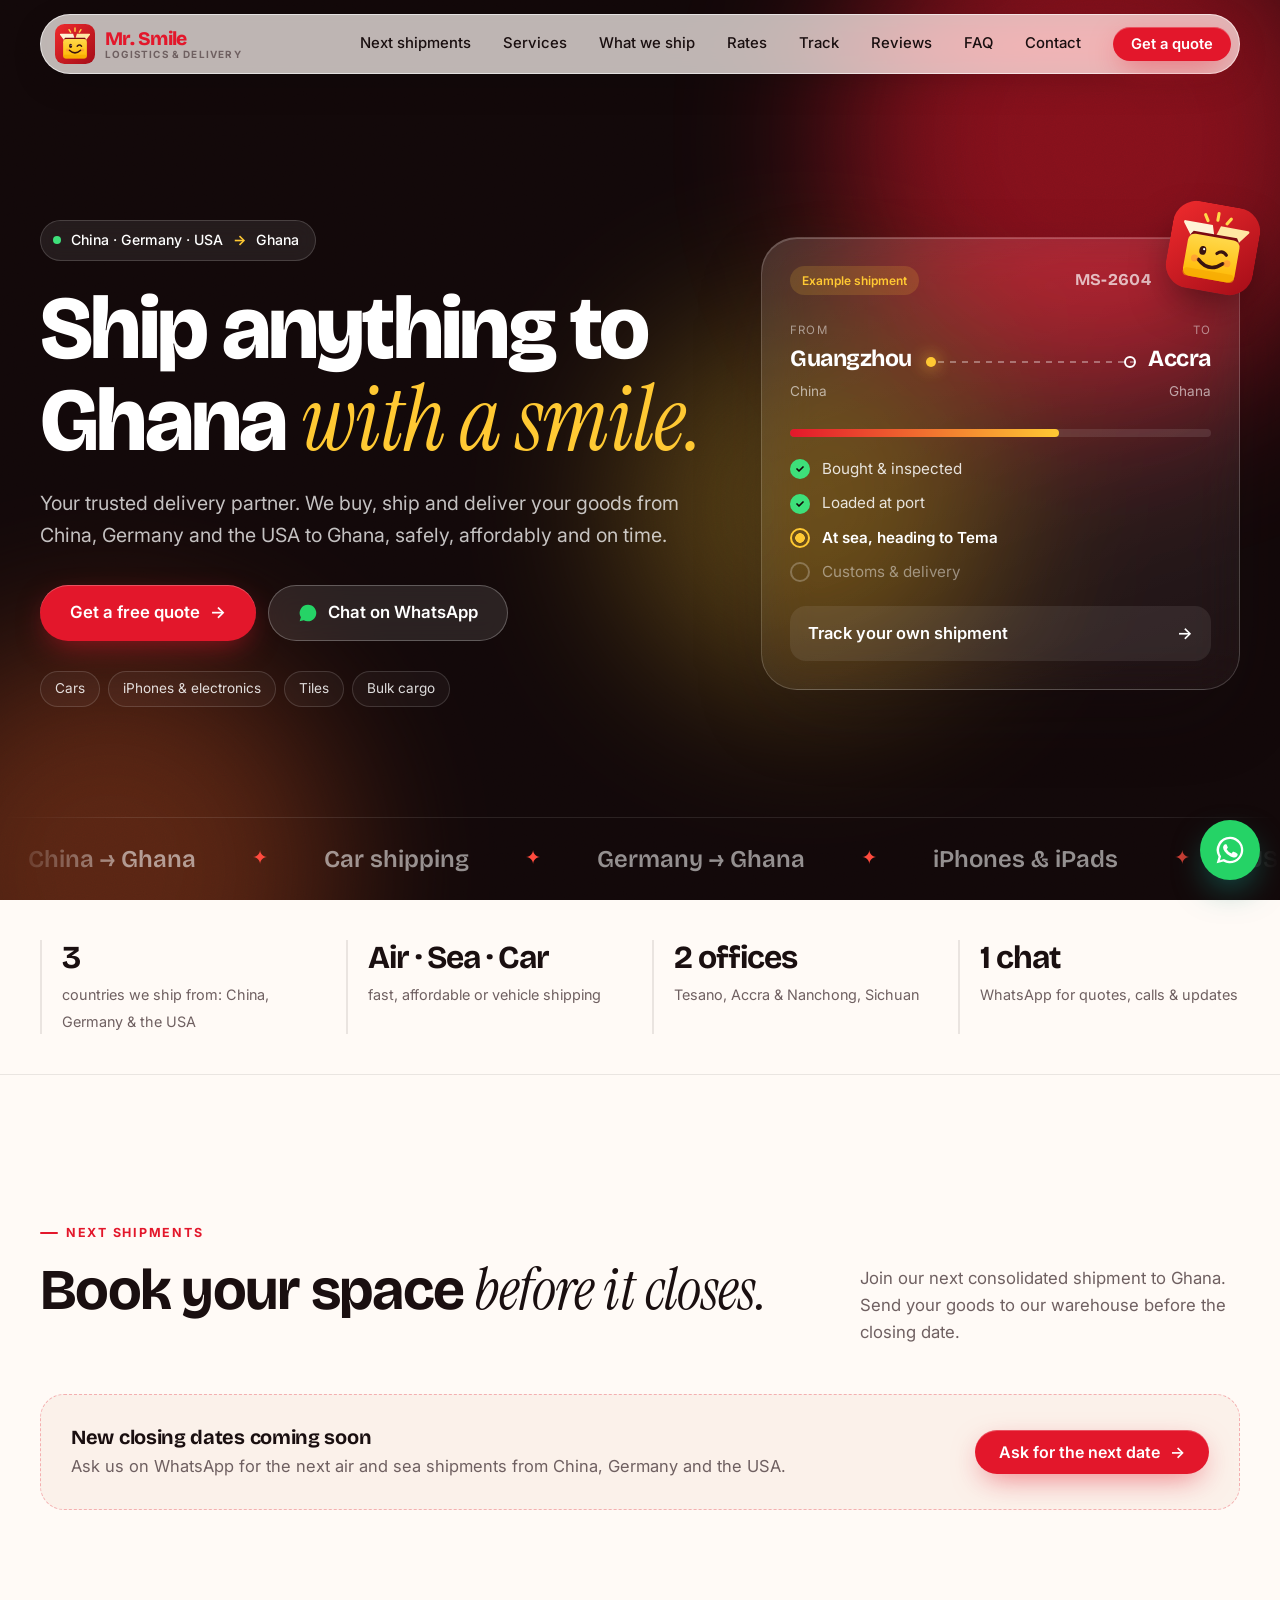
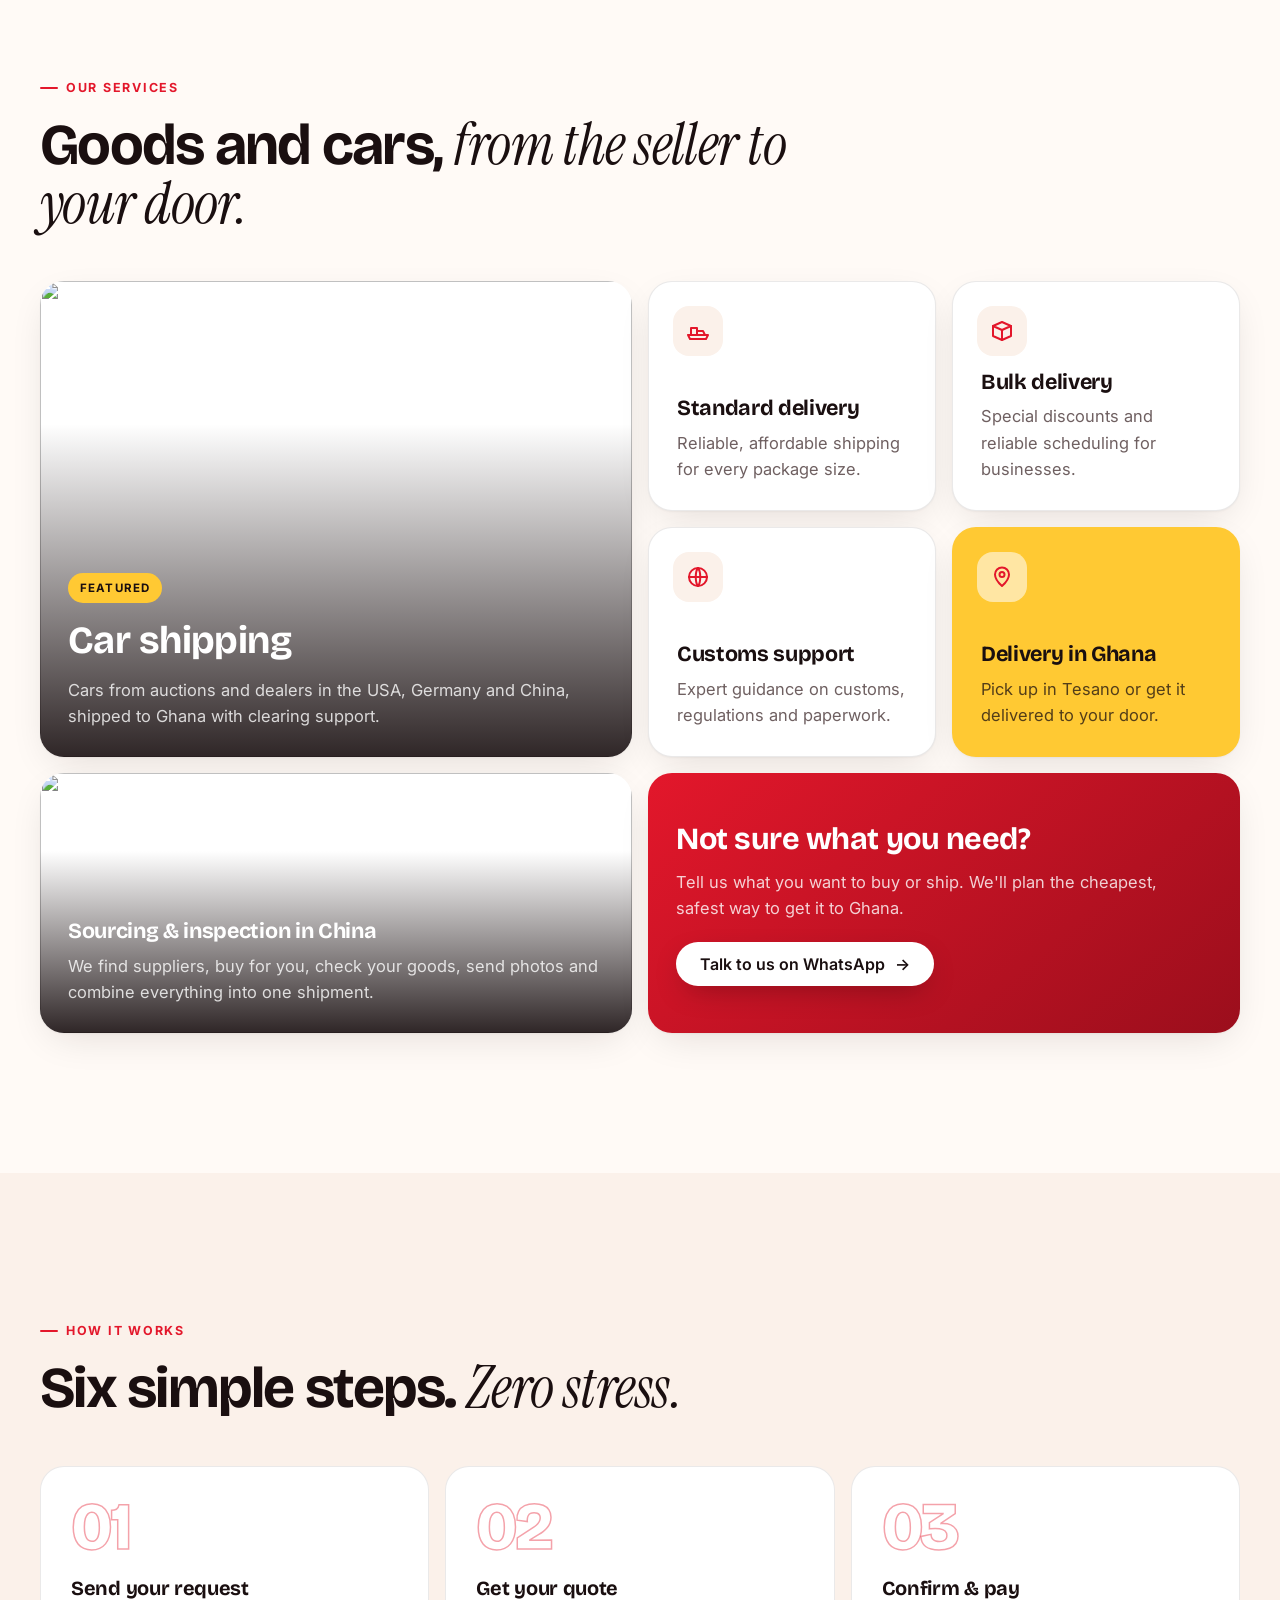
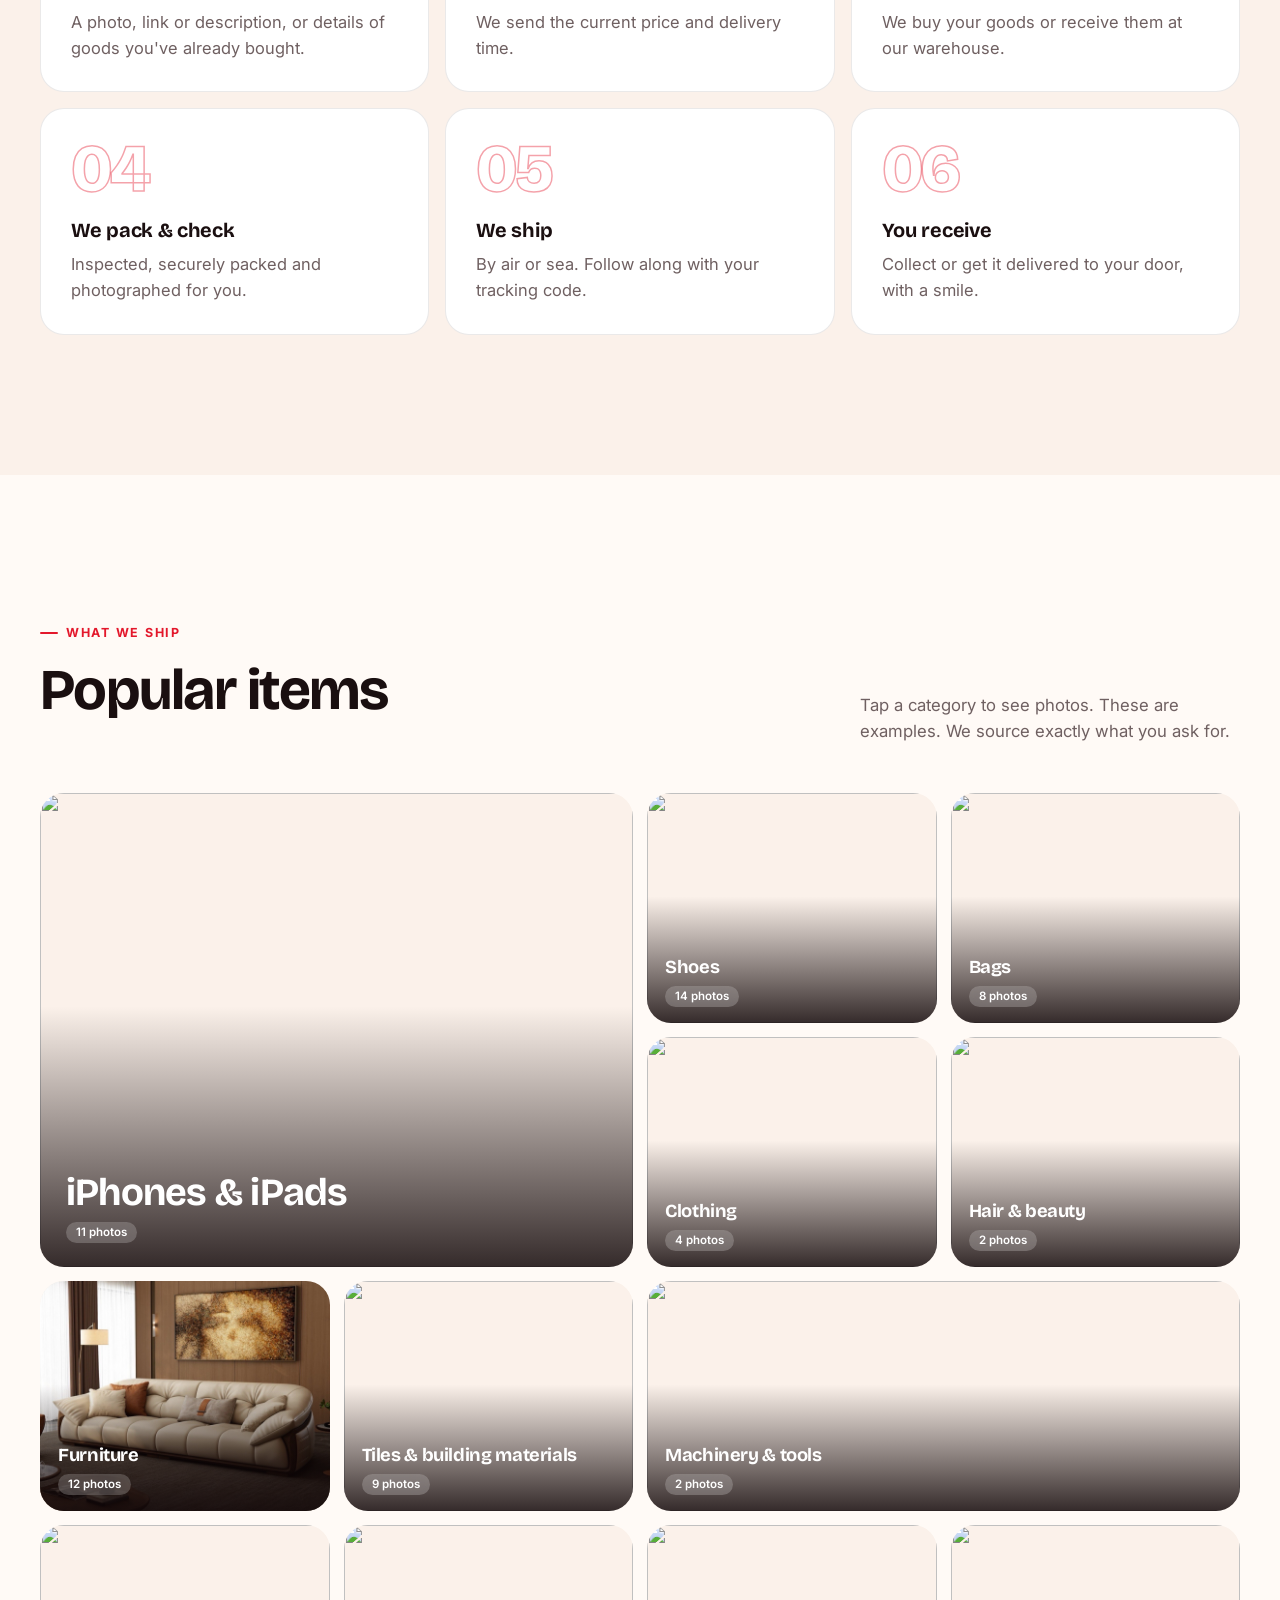
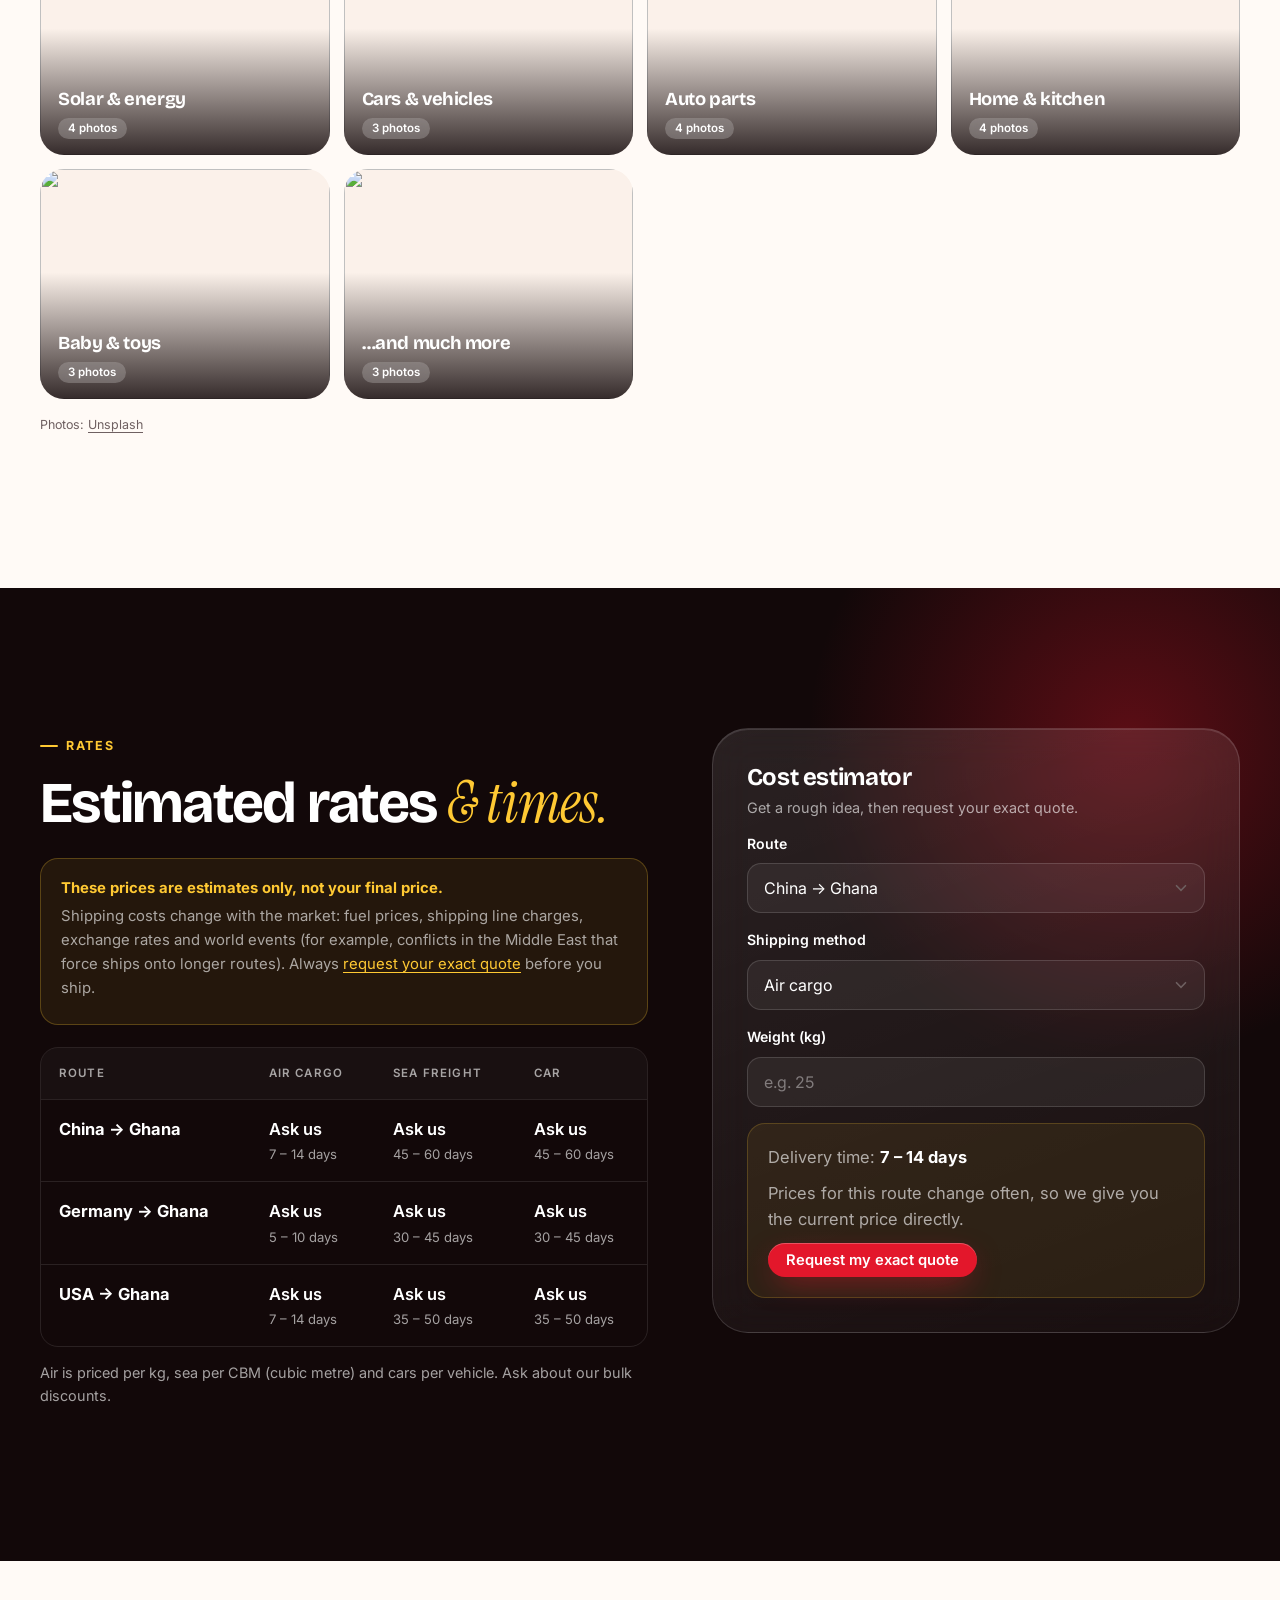
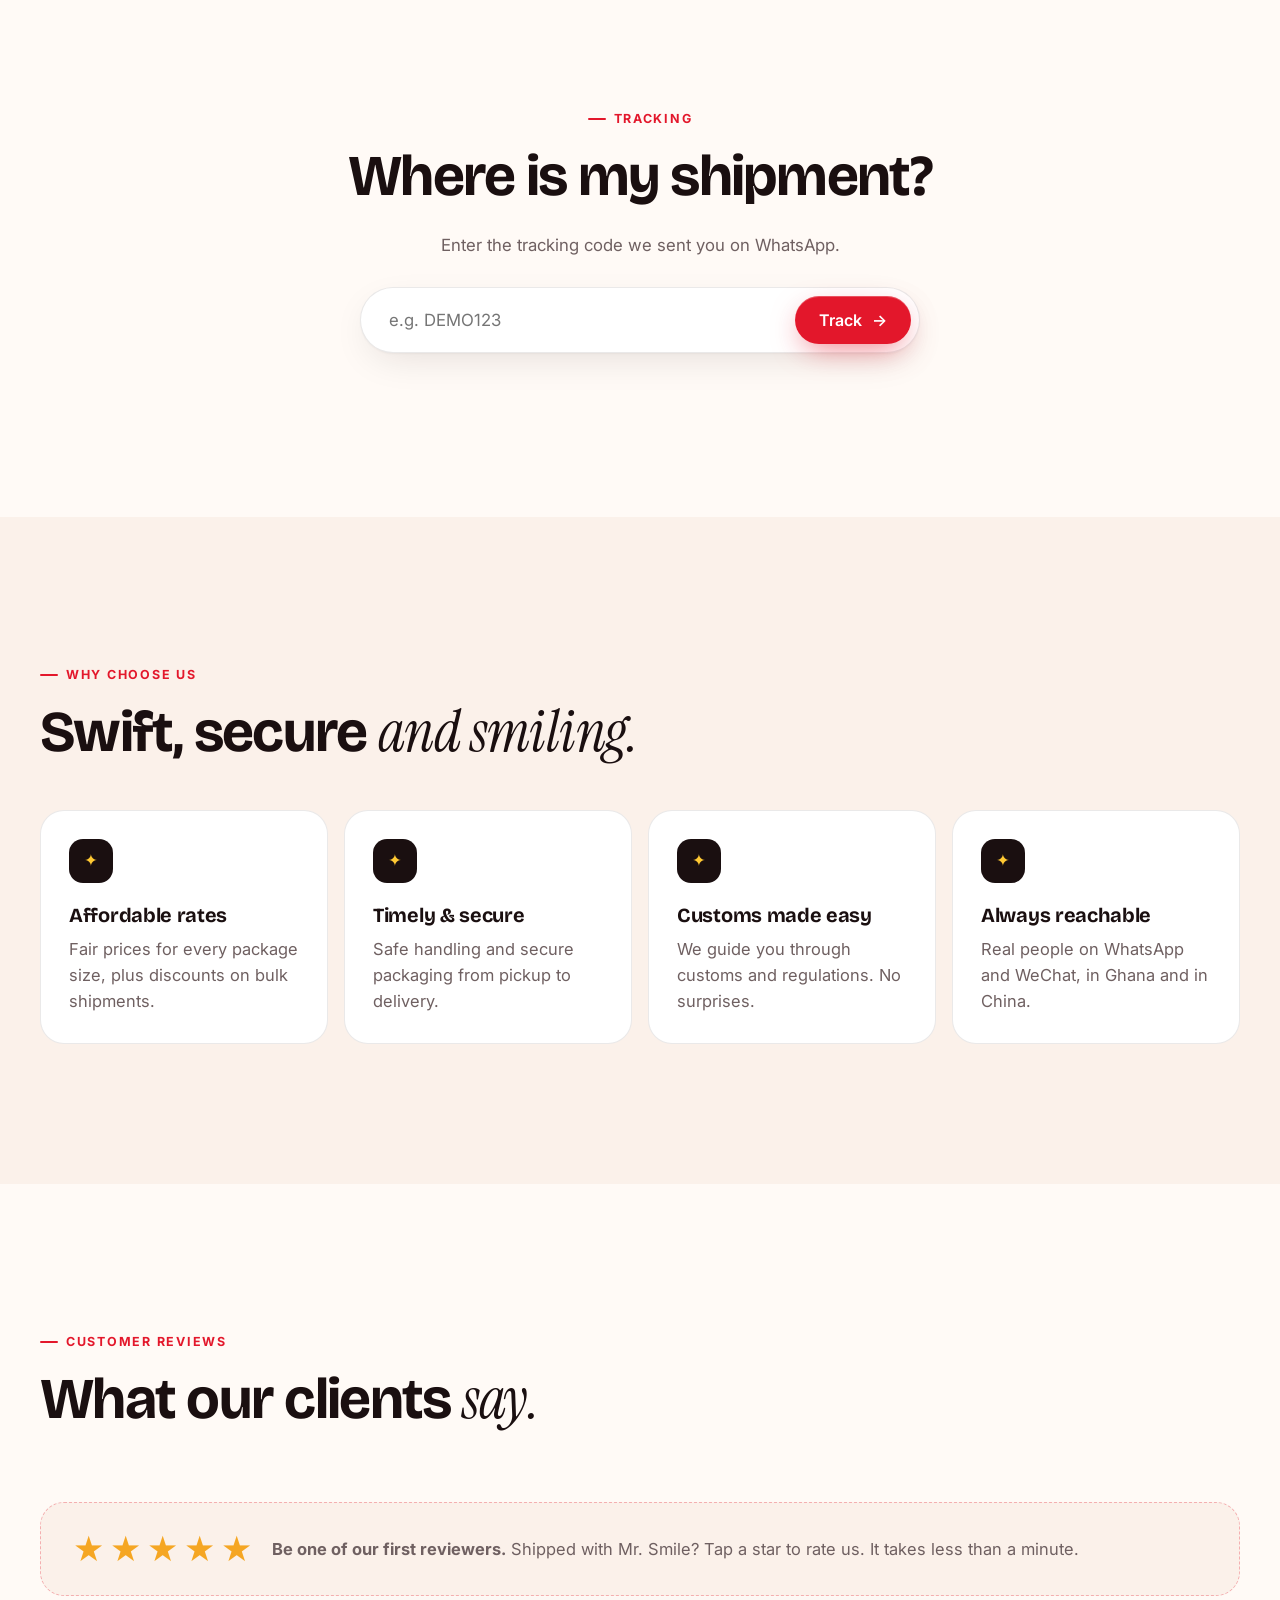
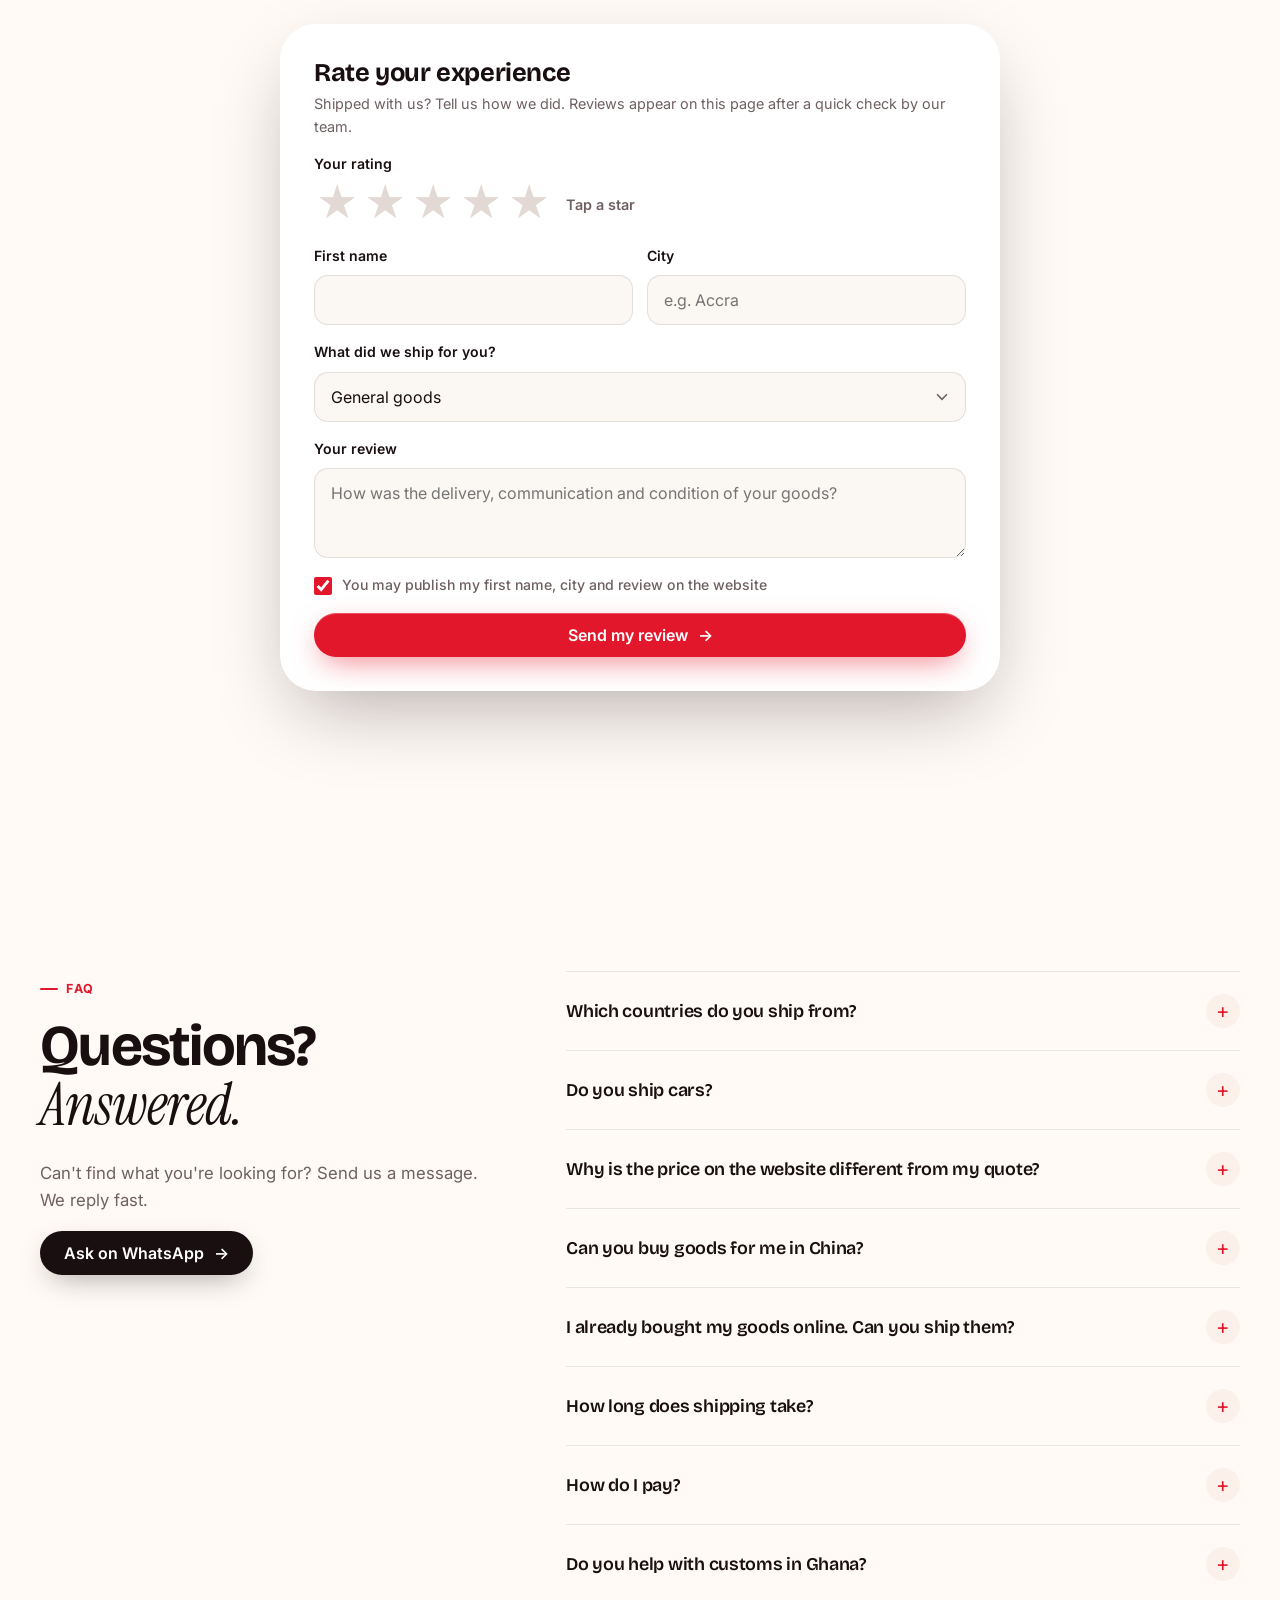
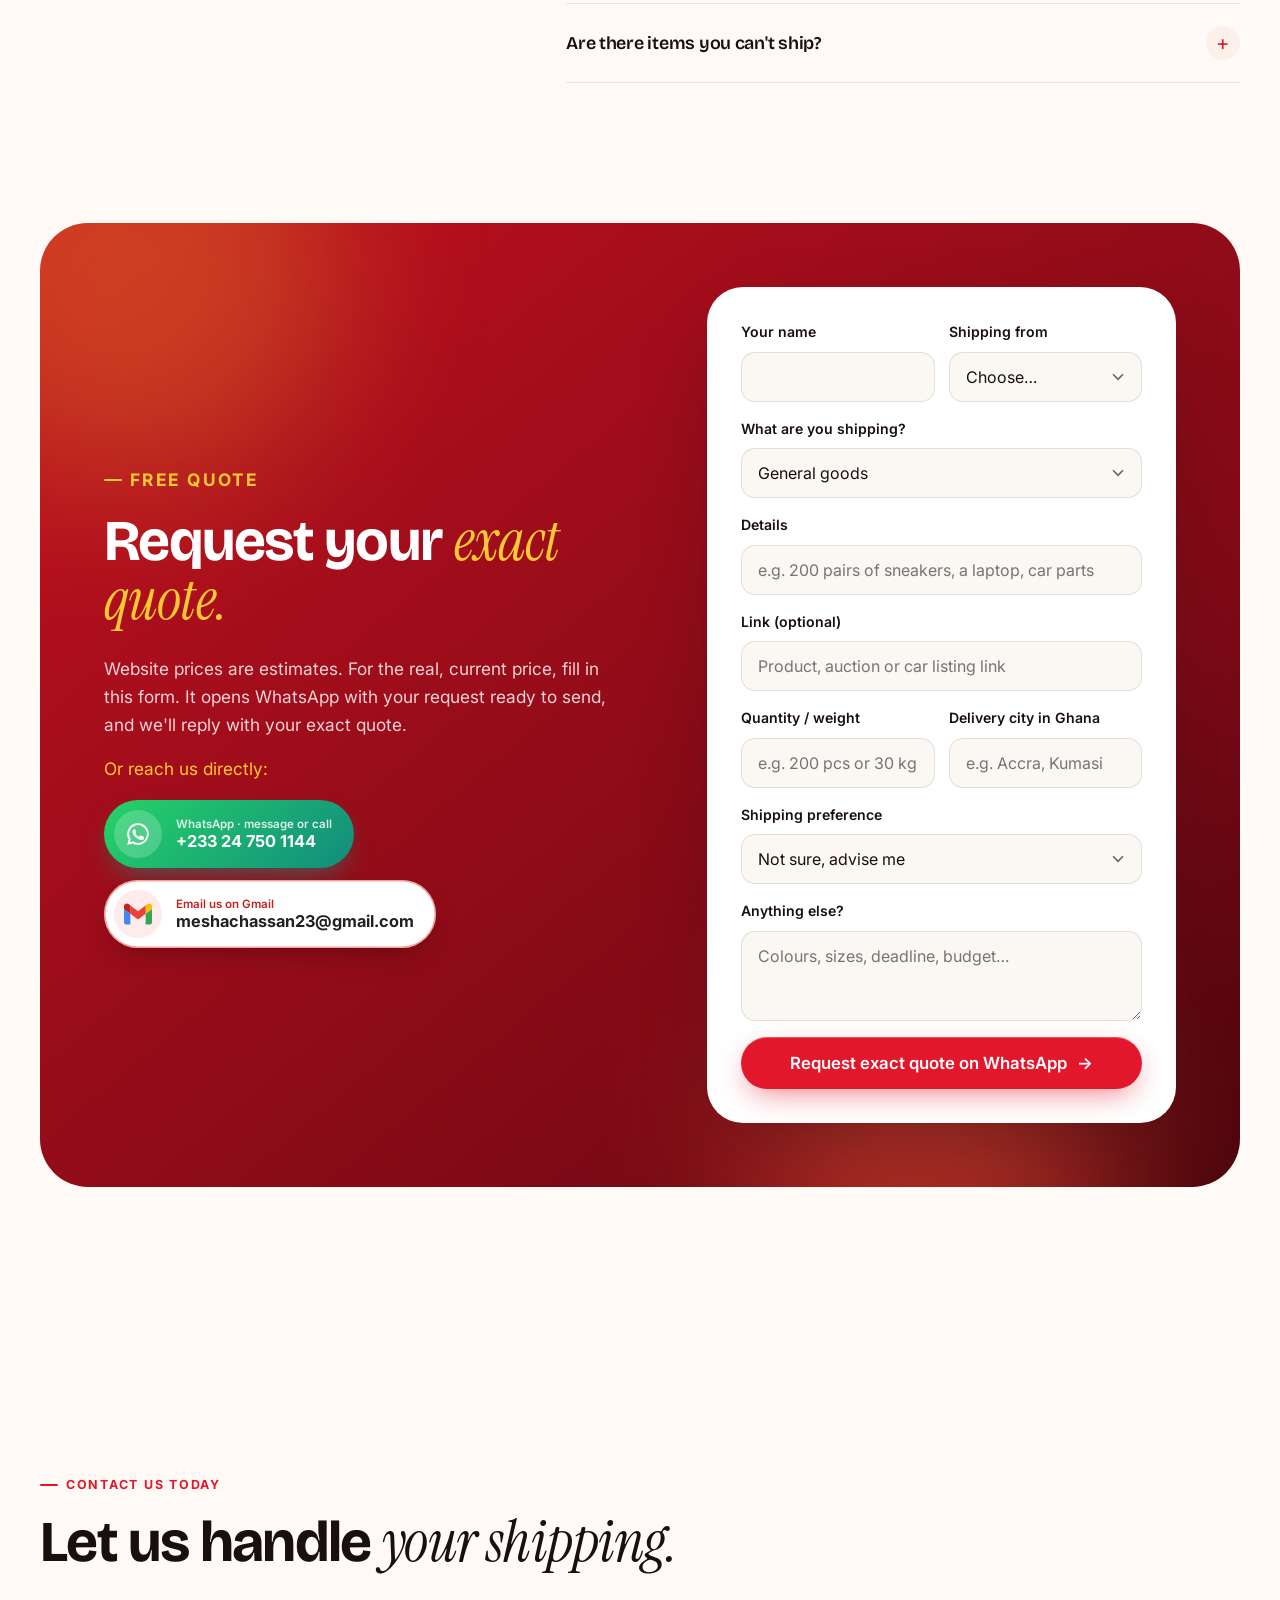
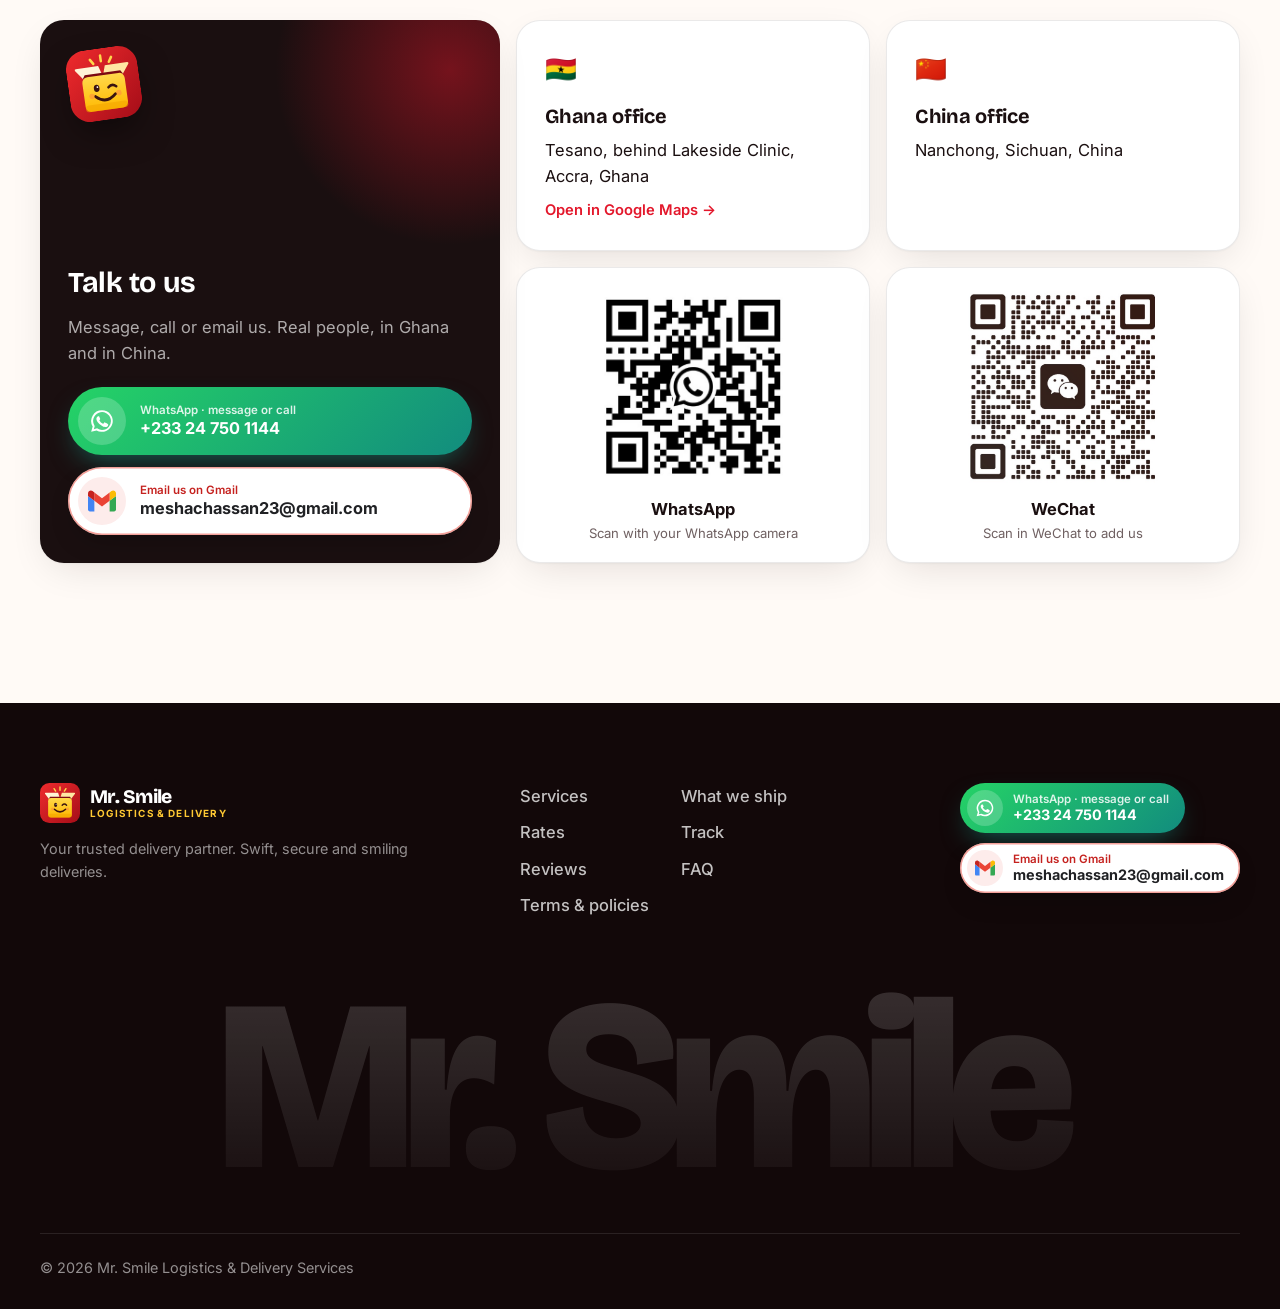
==== commit 3ee7f2a1: "Add Shoes, Bags and Clothing galleries; remove photos showing brand logos Co-Authored-By: Claude Opu" ====
--- a/index.html
+++ b/index.html
@@ -52,7 +52,7 @@
   <link rel="preconnect" href="https://fonts.gstatic.com" crossorigin>
   <link rel="preconnect" href="https://images.unsplash.com">
   <link href="https://fonts.googleapis.com/css2?family=Bricolage+Grotesque:opsz,wght@12..96,500..800&family=Instrument+Serif:ital@1&family=Inter:wght@400;500;600;700&display=swap" rel="stylesheet">
-  <link rel="stylesheet" href="styles.css?v=15">
+  <link rel="stylesheet" href="styles.css?v=16">
 </head>
 <body>
 
@@ -168,7 +168,7 @@
       </div>
       <div class="bento">
         <article class="b-card b-img b-car reveal">
-          <img src="https://images.unsplash.com/photo-1761917904658-2a9ecb84a169?auto=format&fit=crop&w=1200&q=70" alt="" loading="lazy">
+          <img src="https://images.unsplash.com/photo-1568738009519-52d1bad47858?auto=format&fit=crop&w=1200&q=70" alt="" loading="lazy">
           <div class="b-body">
             <span class="chip">Featured</span>
             <h3>Car shipping</h3>
@@ -196,7 +196,7 @@
           <p>Pick up in Tesano or get it delivered to your door.</p>
         </article>
         <article class="b-card b-img b-wide reveal">
-          <img src="https://images.unsplash.com/photo-1605732562742-3023a888e56e?auto=format&fit=crop&w=1200&q=70" alt="" loading="lazy">
+          <img src="https://images.unsplash.com/photo-1493946740644-2d8a1f1a6aff?auto=format&fit=crop&w=1200&q=70" alt="" loading="lazy">
           <div class="b-body">
             <h3>Sourcing &amp; inspection in China</h3>
             <p>We find suppliers, buy for you, check your goods, send photos and combine everything into one shipment.</p>
@@ -552,11 +552,11 @@
   <svg viewBox="0 0 24 24"><path d="M12 2a10 10 0 0 0-8.6 15.1L2 22l5-1.3A10 10 0 1 0 12 2zm0 18.2a8.2 8.2 0 0 1-4.2-1.2l-.3-.2-3 .8.8-2.9-.2-.3A8.2 8.2 0 1 1 12 20.2zm4.5-6.1c-.2-.1-1.5-.7-1.7-.8s-.4-.1-.6.1-.7.8-.8 1-.3.2-.5.1a6.7 6.7 0 0 1-3.3-2.9c-.2-.4.2-.4.7-1.3.1-.2 0-.3 0-.4l-.8-1.8c-.2-.5-.4-.4-.6-.4h-.5a1 1 0 0 0-.7.3 3 3 0 0 0-.9 2.2 5.2 5.2 0 0 0 1.1 2.7 11.9 11.9 0 0 0 4.6 4c1.7.7 2.3.8 3.2.7a2.7 2.7 0 0 0 1.8-1.3 2.2 2.2 0 0 0 .2-1.3c-.1-.1-.3-.2-.5-.3z"/></svg>
 </a>
 
-<script src="config.js?v=15"></script>
-<script src="tracking.js?v=15"></script>
-<script src="gallery.js?v=15"></script>
-<script src="schedule.js?v=15"></script>
-<script src="reviews.js?v=15"></script>
-<script src="script.js?v=15"></script>
+<script src="config.js?v=16"></script>
+<script src="tracking.js?v=16"></script>
+<script src="gallery.js?v=16"></script>
+<script src="schedule.js?v=16"></script>
+<script src="reviews.js?v=16"></script>
+<script src="script.js?v=16"></script>
 </body>
 </html>
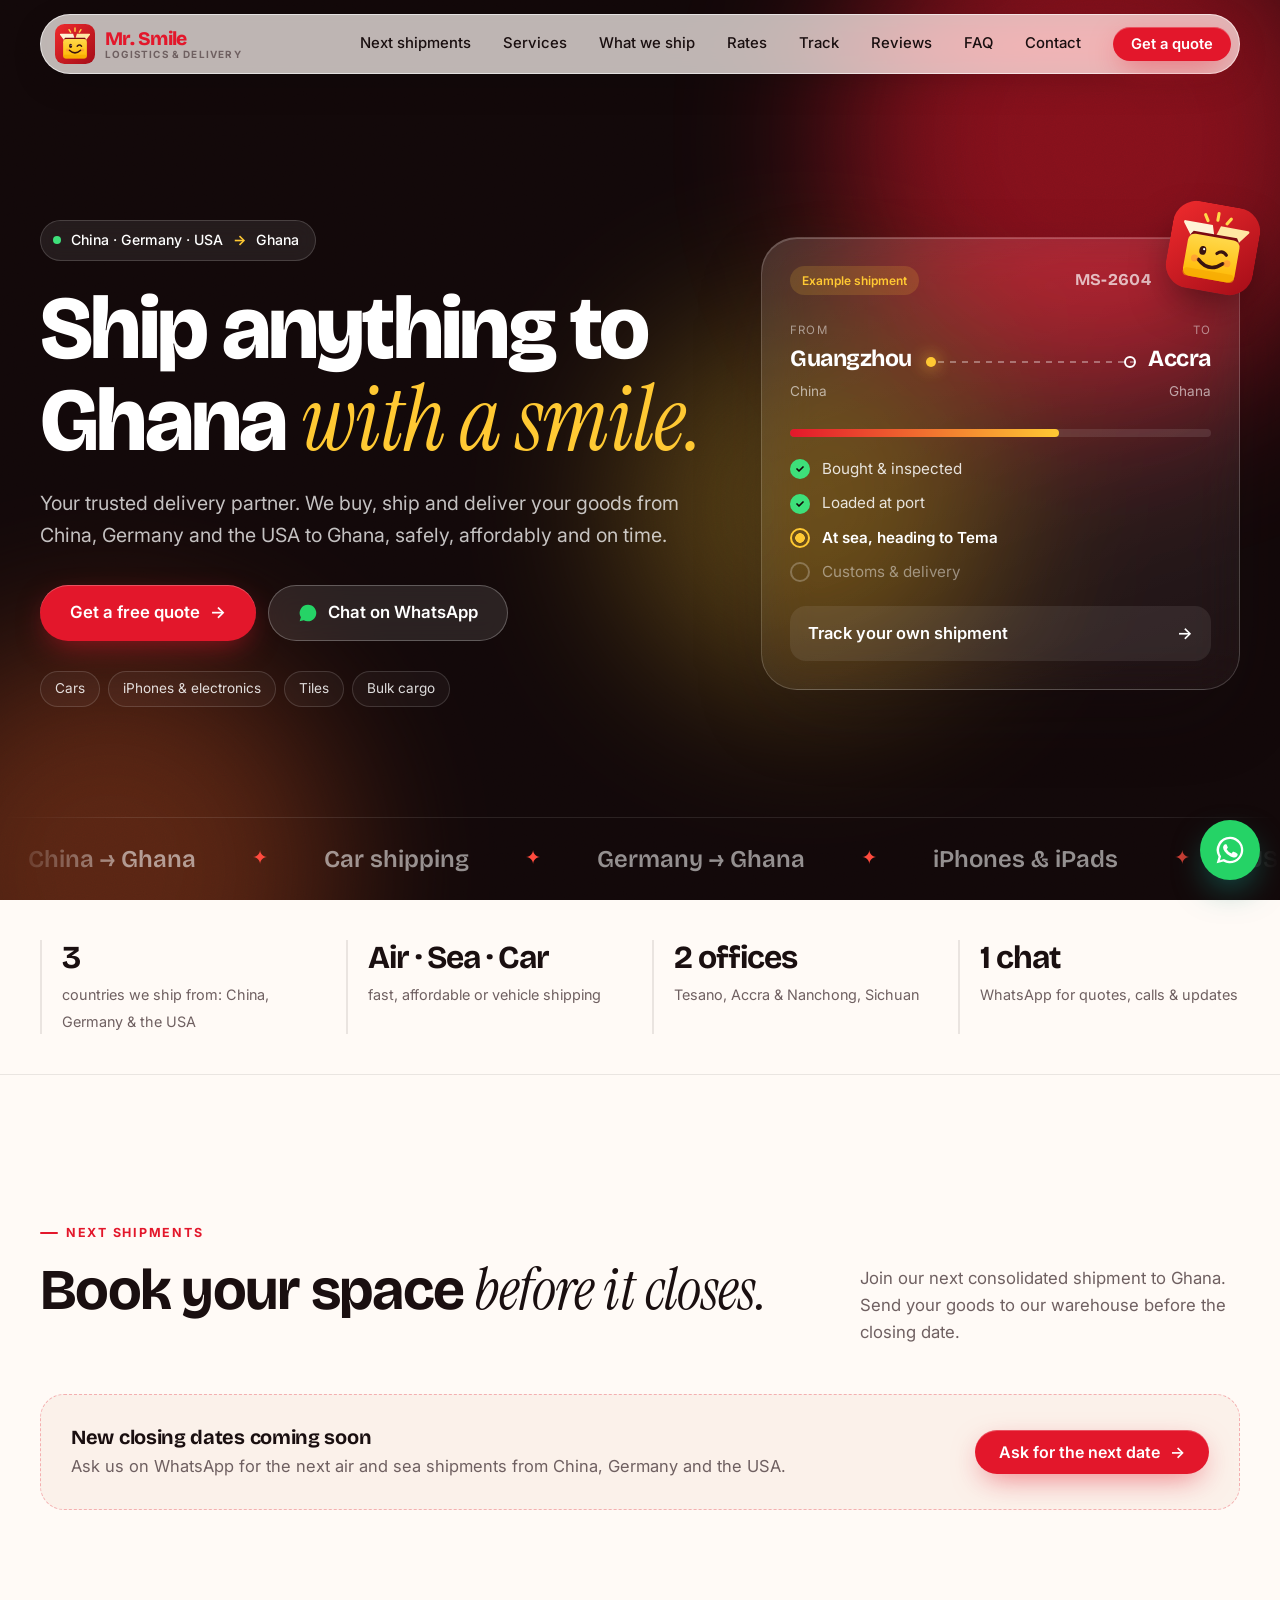
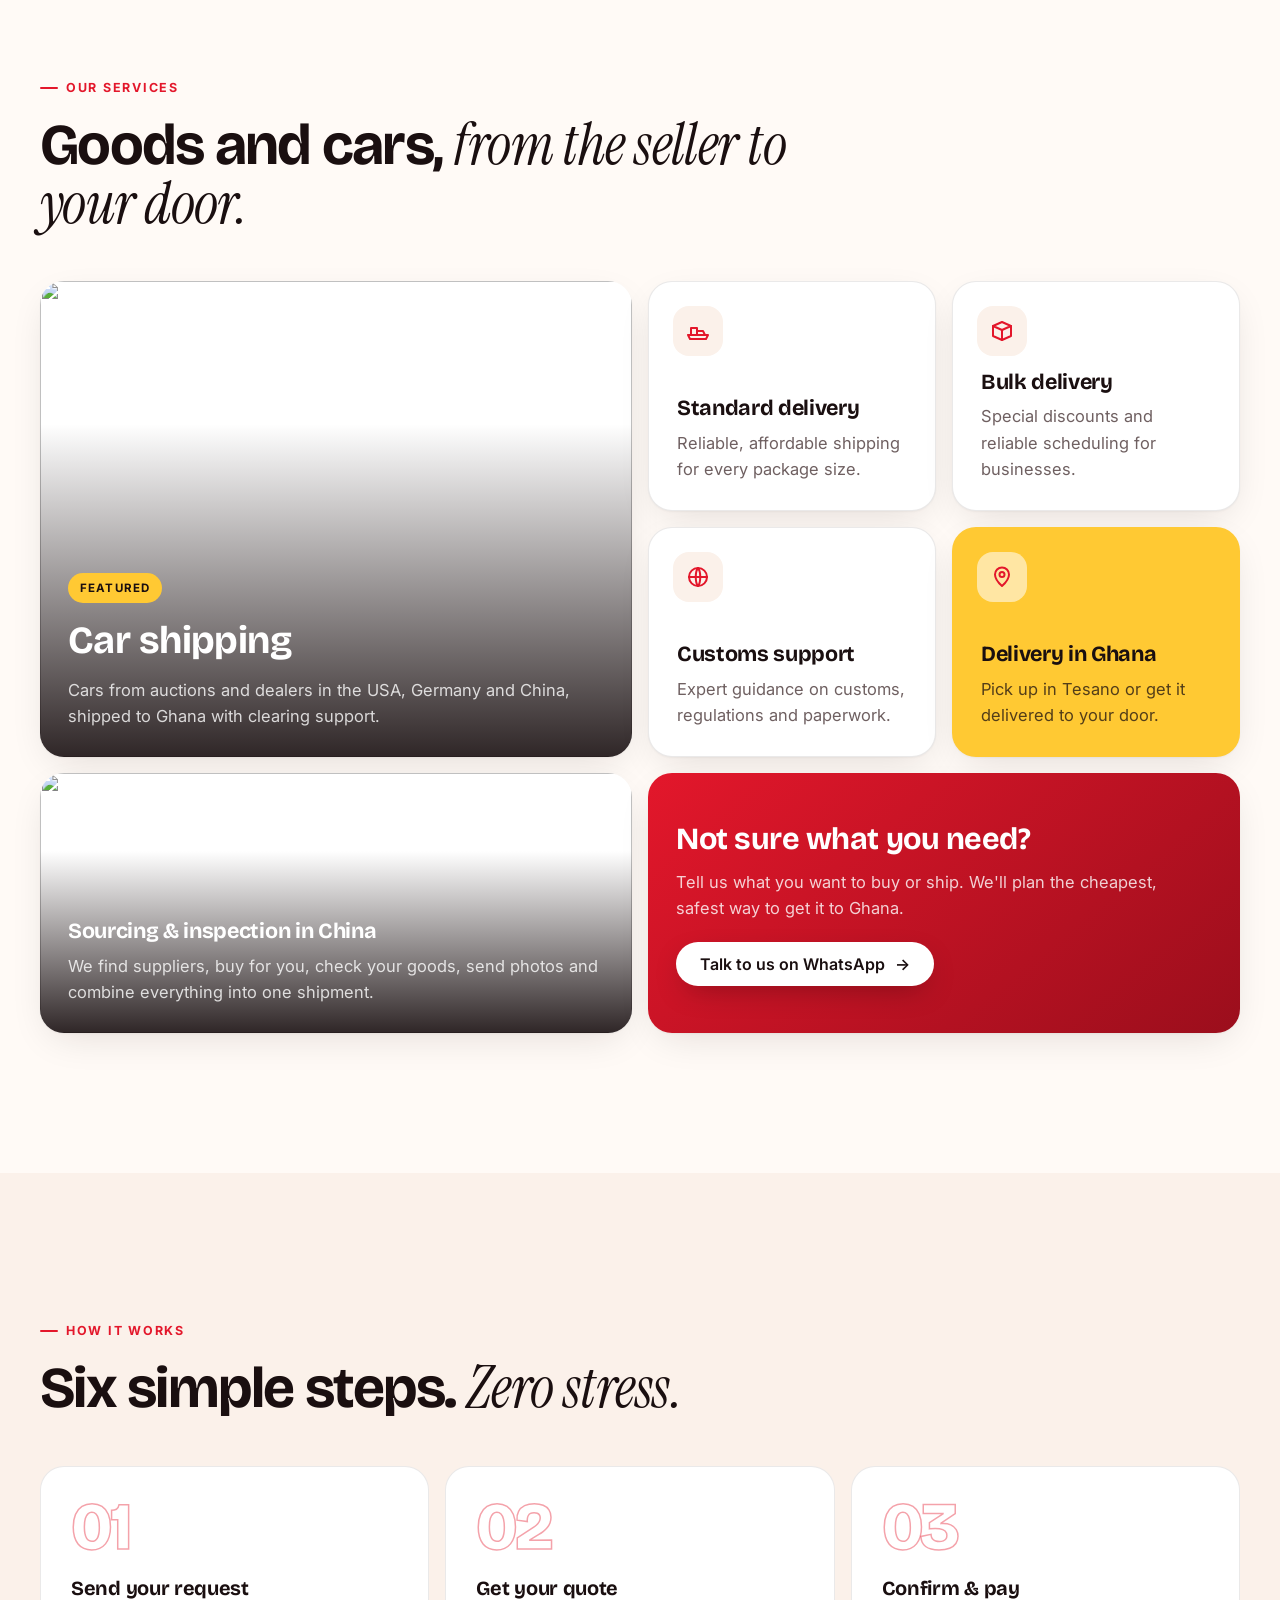
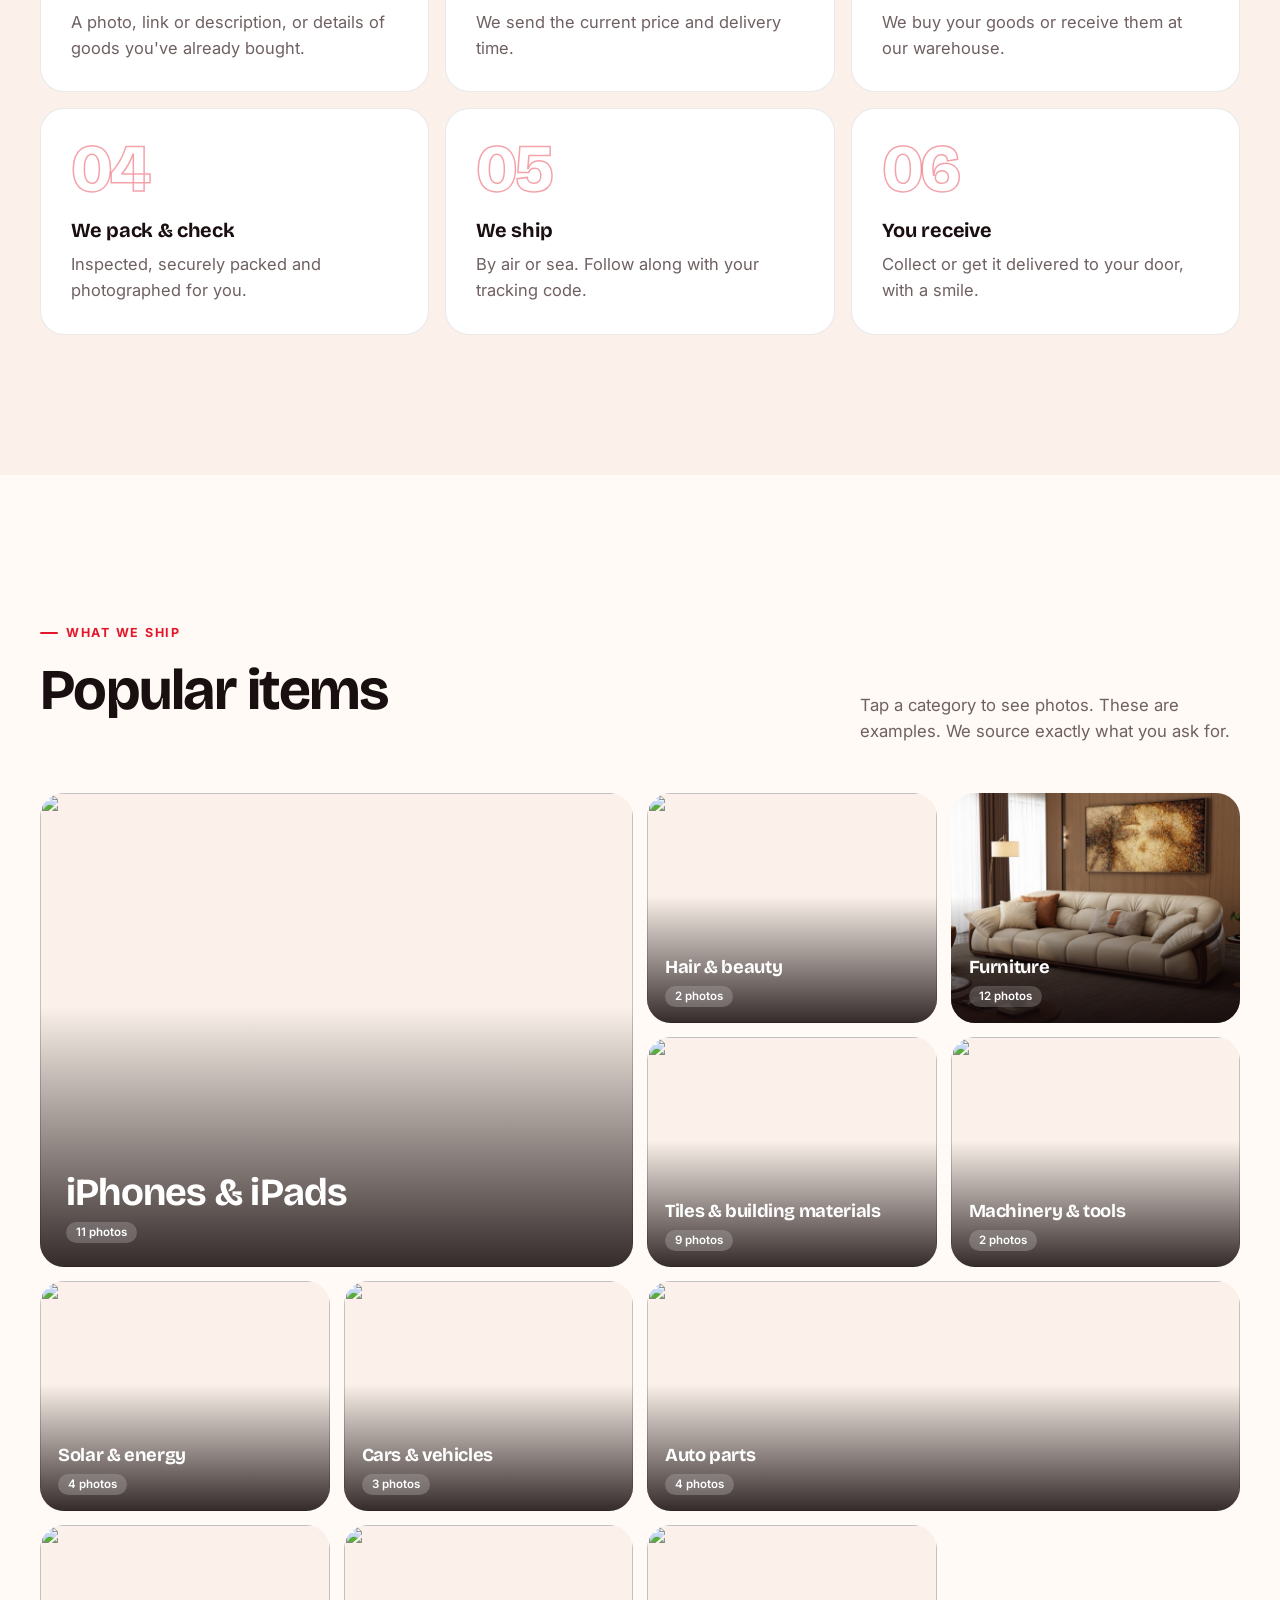
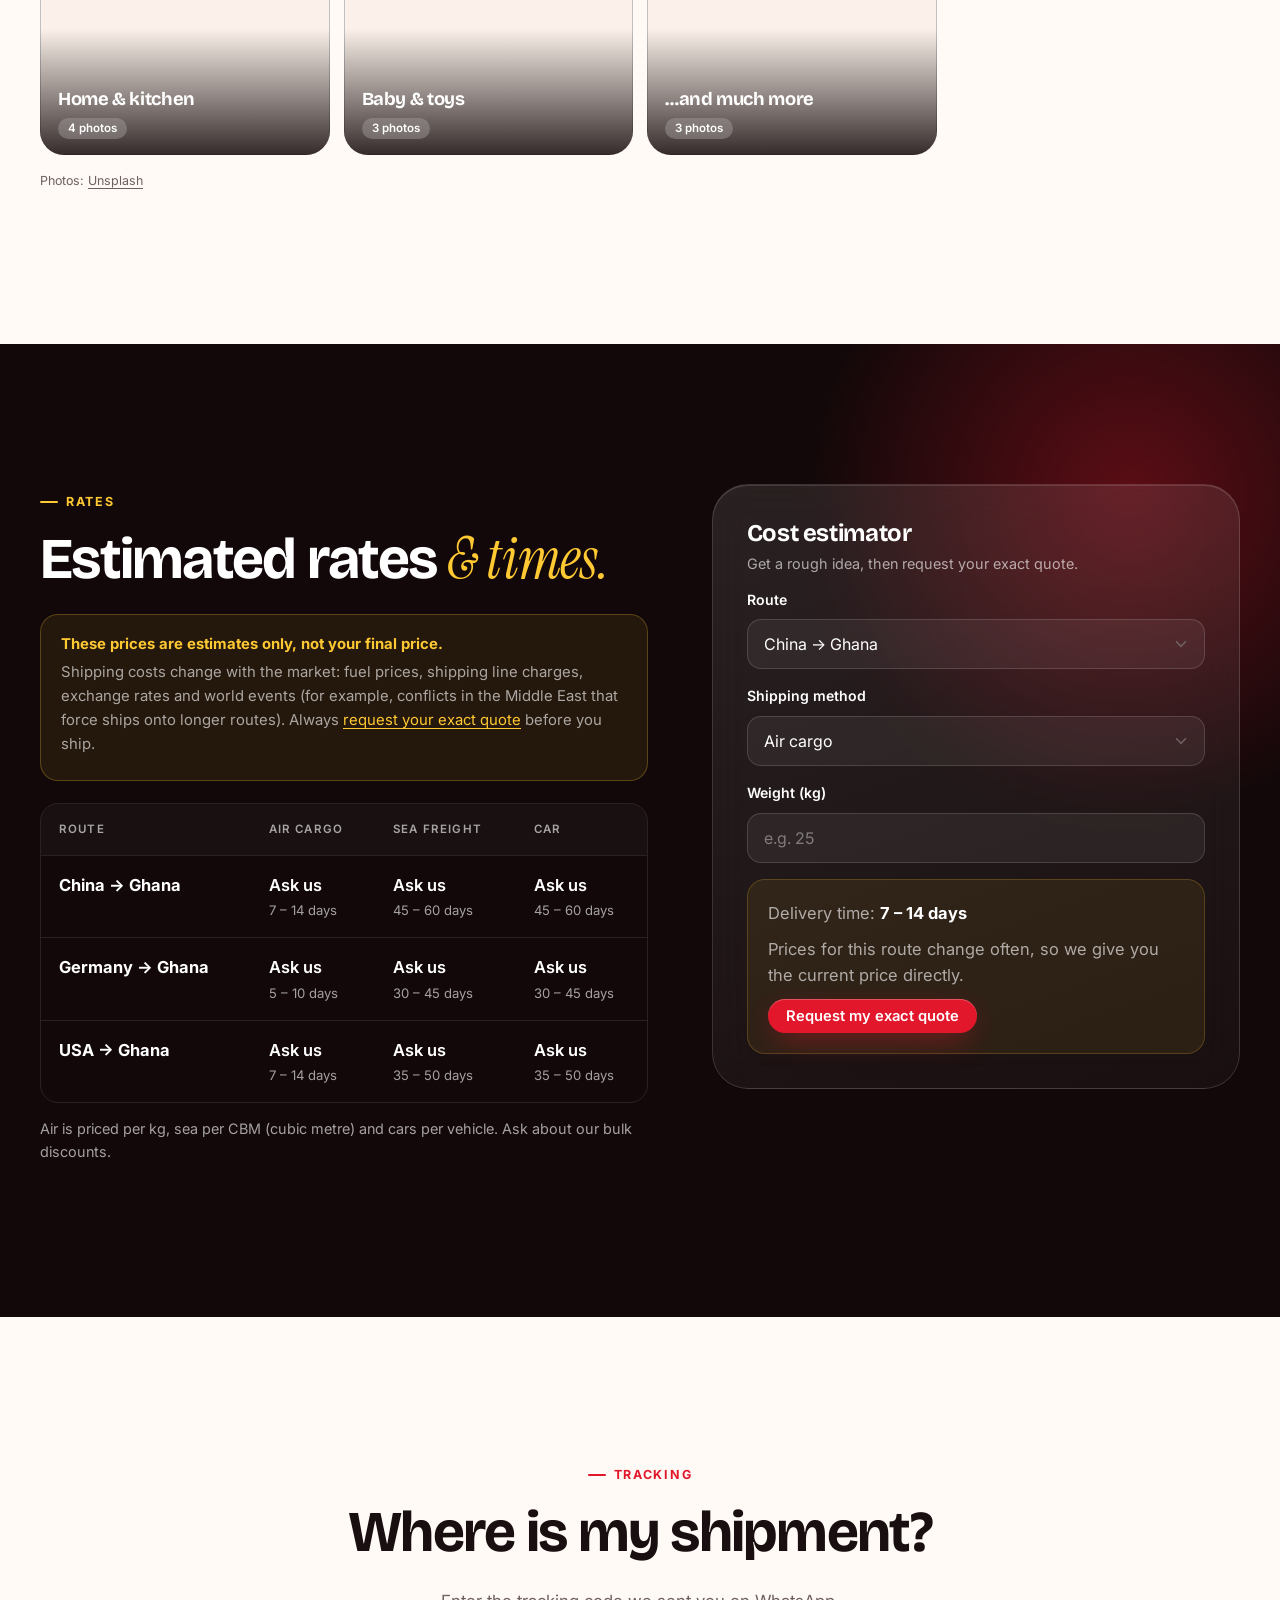
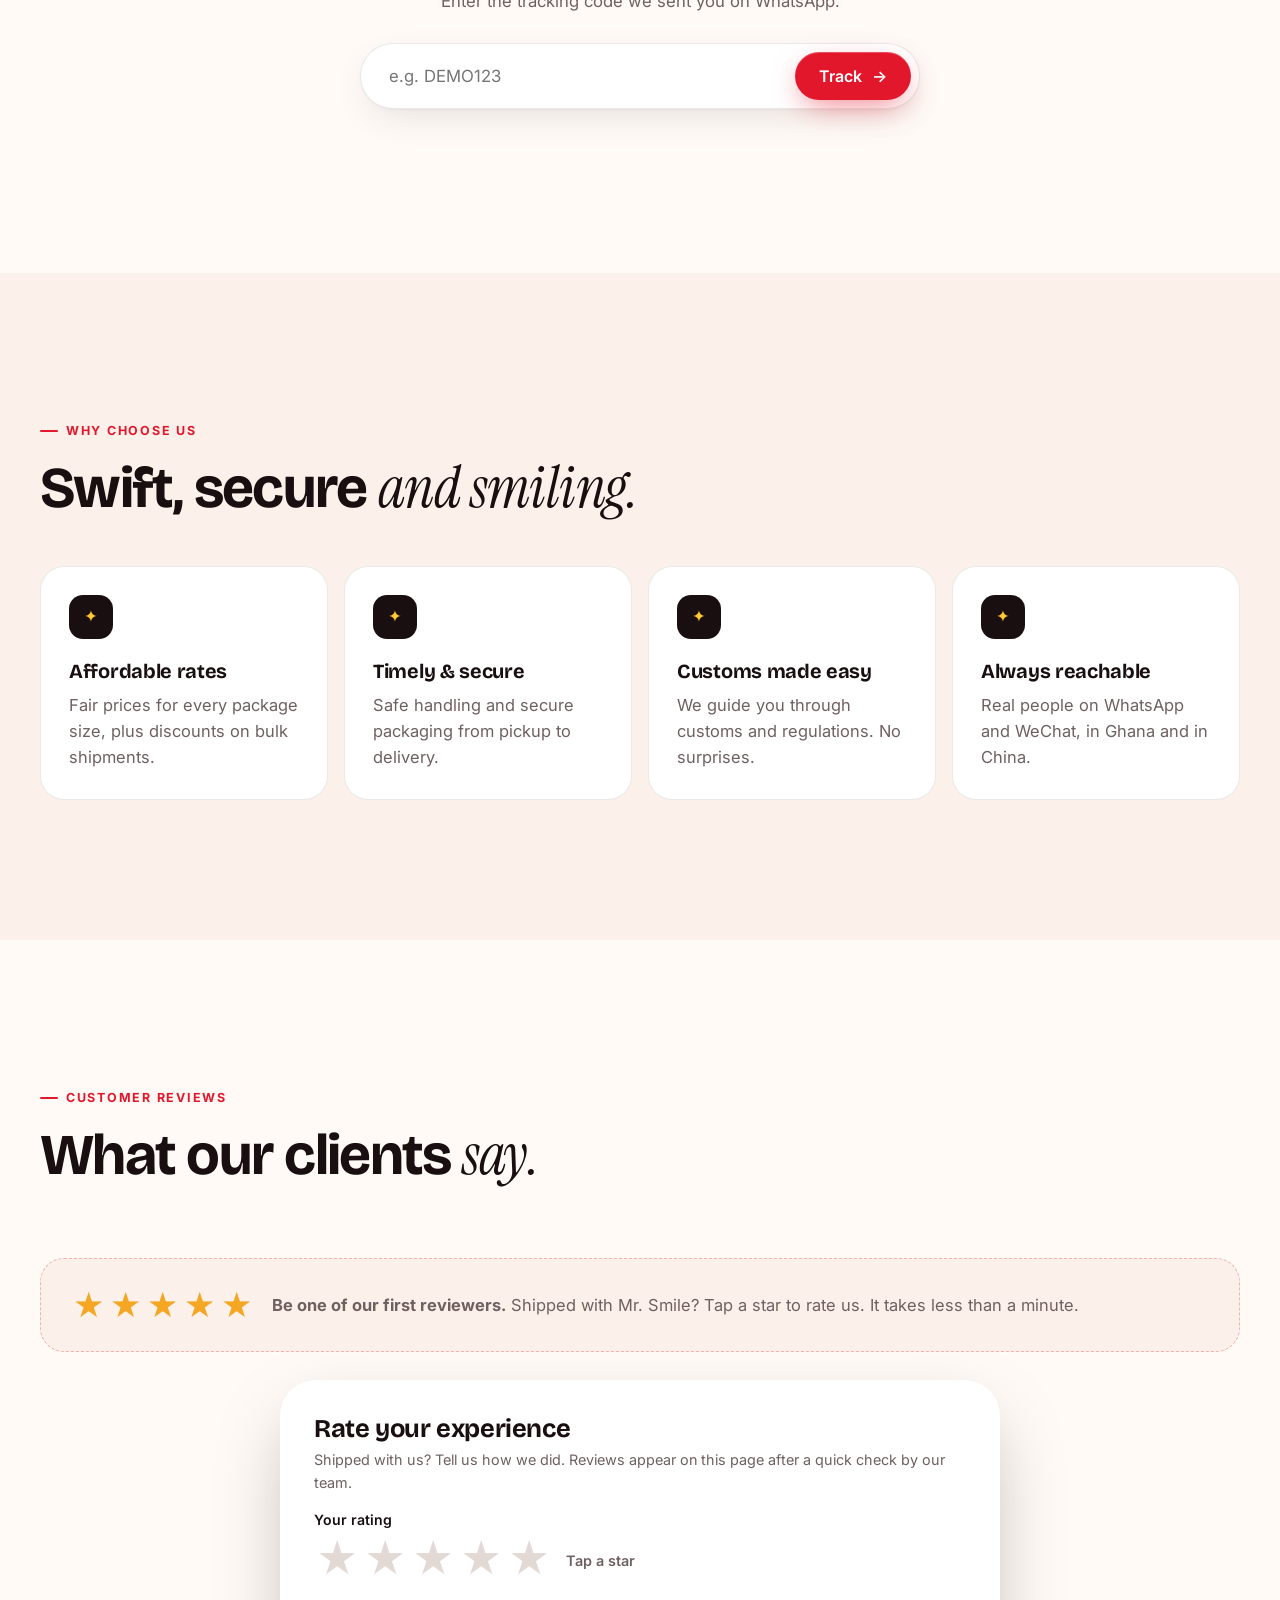
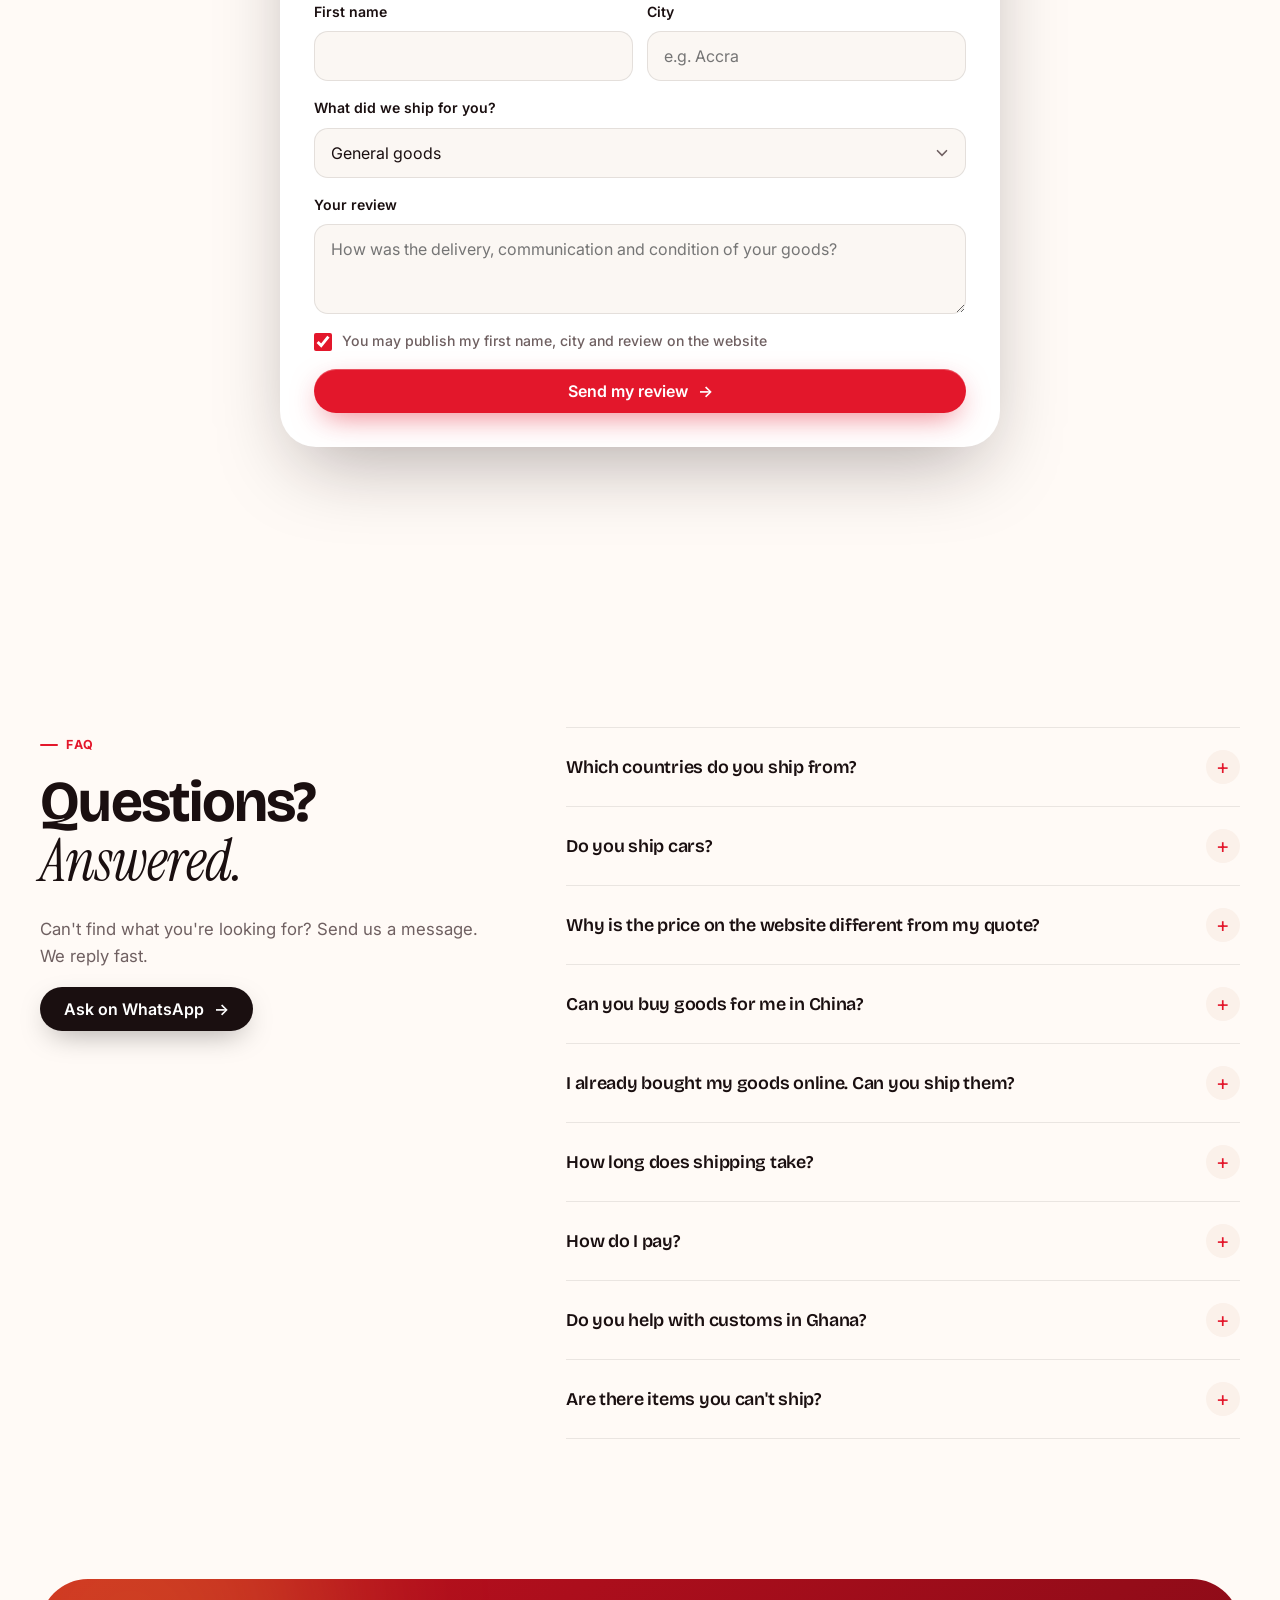
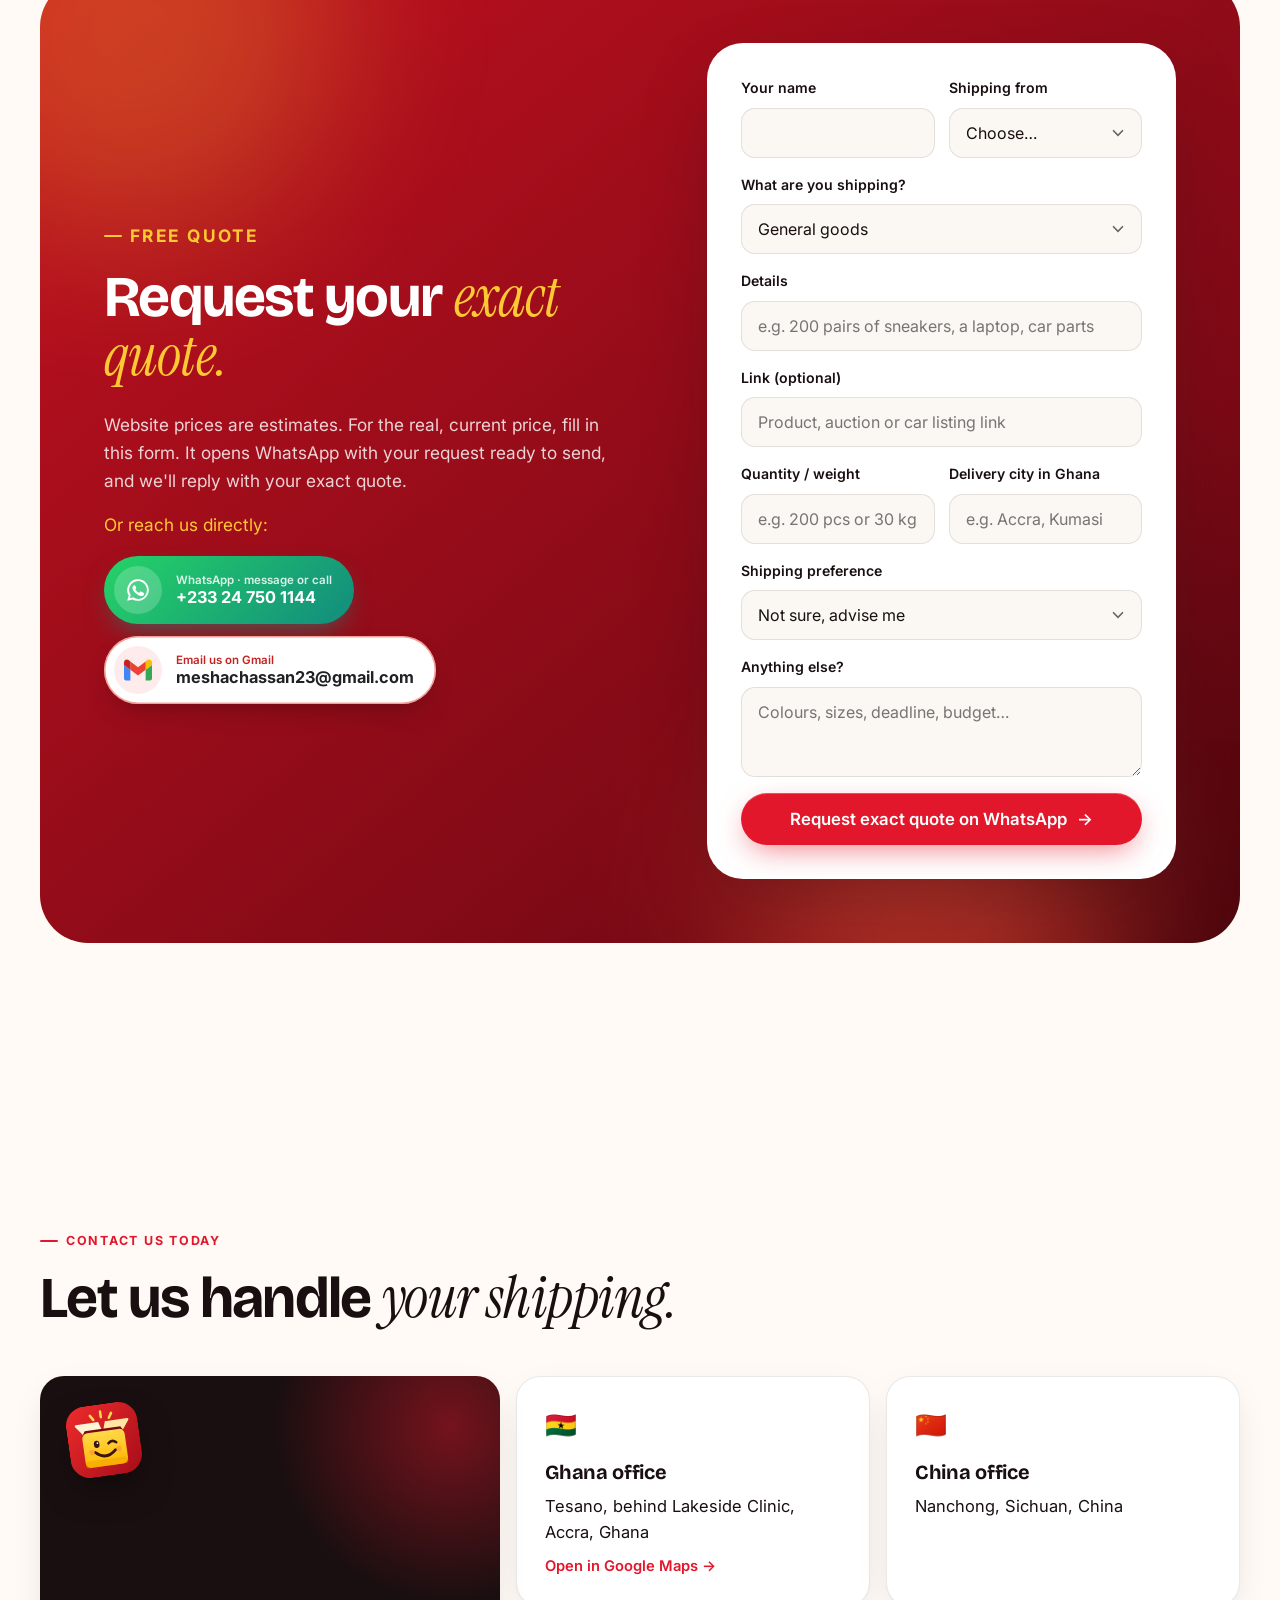
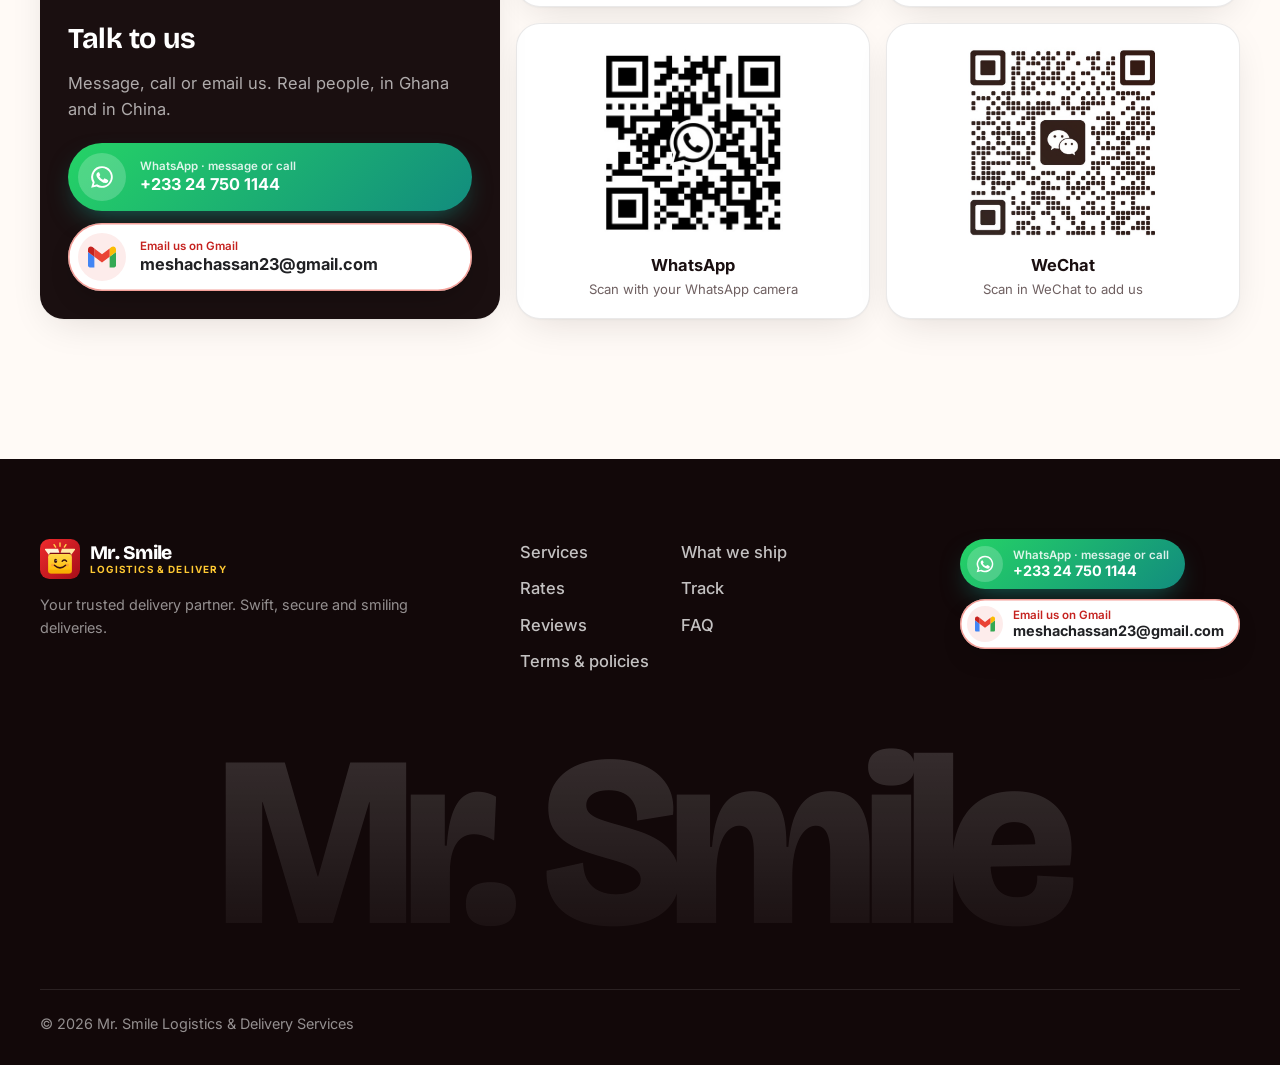
==== commit 2c847def: "Remove Shoes, Bags and Clothing galleries pending new photos Co-Authored-By: Claude Opus 5.5 <norepl" ====
--- a/index.html
+++ b/index.html
@@ -52,7 +52,7 @@
   <link rel="preconnect" href="https://fonts.gstatic.com" crossorigin>
   <link rel="preconnect" href="https://images.unsplash.com">
   <link href="https://fonts.googleapis.com/css2?family=Bricolage+Grotesque:opsz,wght@12..96,500..800&family=Instrument+Serif:ital@1&family=Inter:wght@400;500;600;700&display=swap" rel="stylesheet">
-  <link rel="stylesheet" href="styles.css?v=16">
+  <link rel="stylesheet" href="styles.css?v=17">
 </head>
 <body>
 
@@ -552,11 +552,11 @@
   <svg viewBox="0 0 24 24"><path d="M12 2a10 10 0 0 0-8.6 15.1L2 22l5-1.3A10 10 0 1 0 12 2zm0 18.2a8.2 8.2 0 0 1-4.2-1.2l-.3-.2-3 .8.8-2.9-.2-.3A8.2 8.2 0 1 1 12 20.2zm4.5-6.1c-.2-.1-1.5-.7-1.7-.8s-.4-.1-.6.1-.7.8-.8 1-.3.2-.5.1a6.7 6.7 0 0 1-3.3-2.9c-.2-.4.2-.4.7-1.3.1-.2 0-.3 0-.4l-.8-1.8c-.2-.5-.4-.4-.6-.4h-.5a1 1 0 0 0-.7.3 3 3 0 0 0-.9 2.2 5.2 5.2 0 0 0 1.1 2.7 11.9 11.9 0 0 0 4.6 4c1.7.7 2.3.8 3.2.7a2.7 2.7 0 0 0 1.8-1.3 2.2 2.2 0 0 0 .2-1.3c-.1-.1-.3-.2-.5-.3z"/></svg>
 </a>
 
-<script src="config.js?v=16"></script>
-<script src="tracking.js?v=16"></script>
-<script src="gallery.js?v=16"></script>
-<script src="schedule.js?v=16"></script>
-<script src="reviews.js?v=16"></script>
-<script src="script.js?v=16"></script>
+<script src="config.js?v=17"></script>
+<script src="tracking.js?v=17"></script>
+<script src="gallery.js?v=17"></script>
+<script src="schedule.js?v=17"></script>
+<script src="reviews.js?v=17"></script>
+<script src="script.js?v=17"></script>
 </body>
 </html>
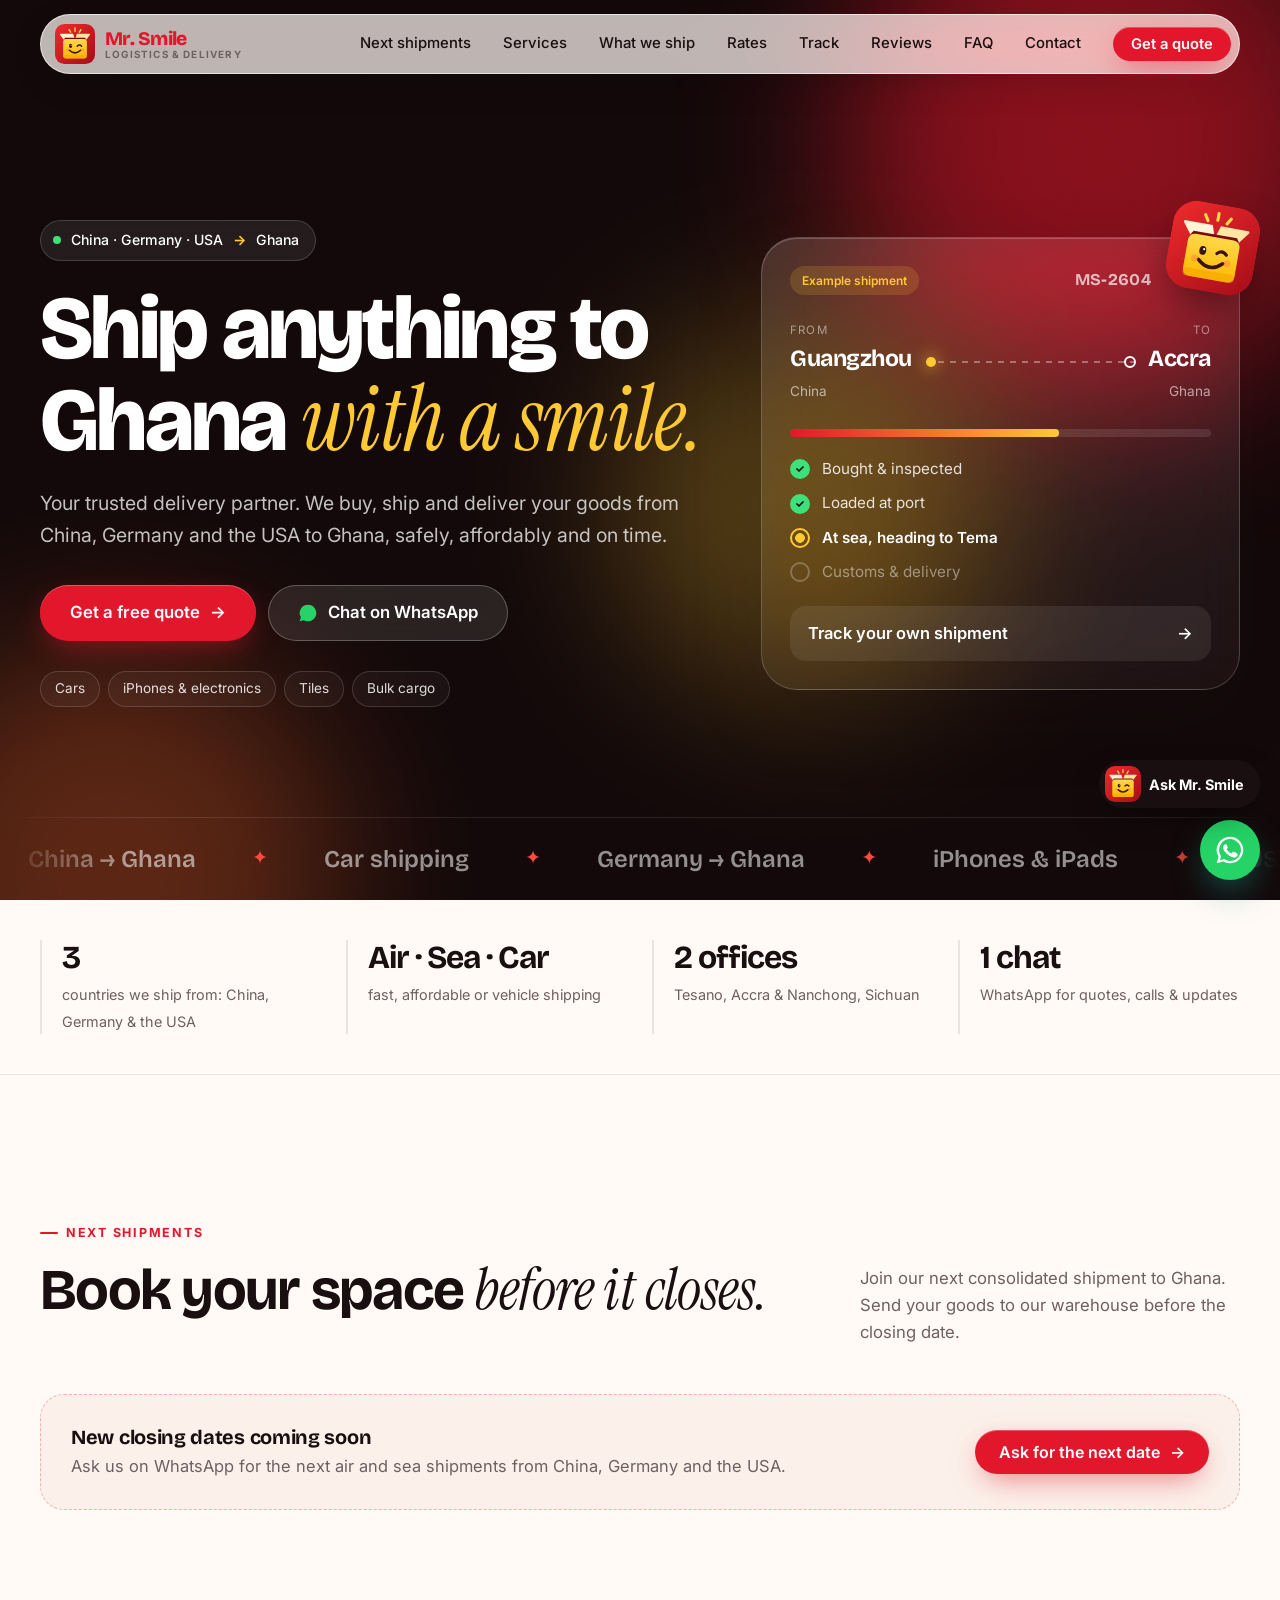
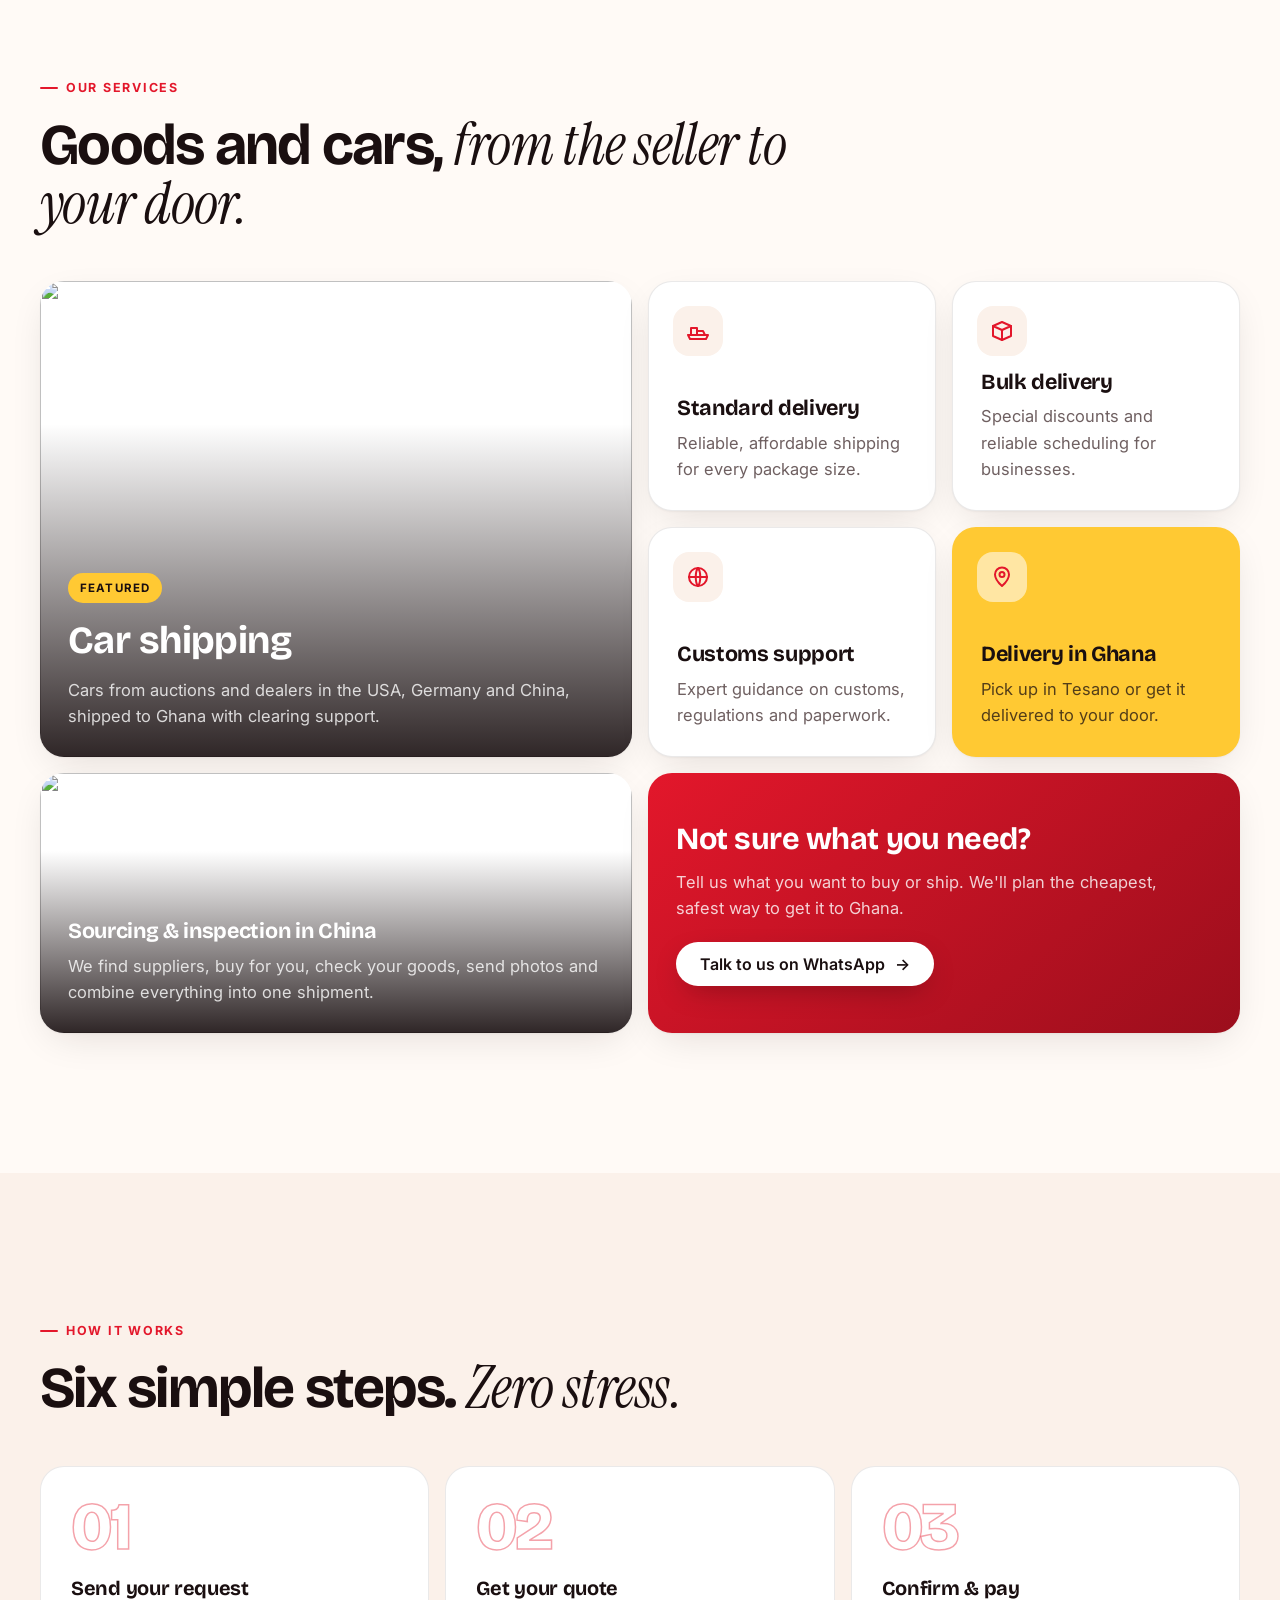
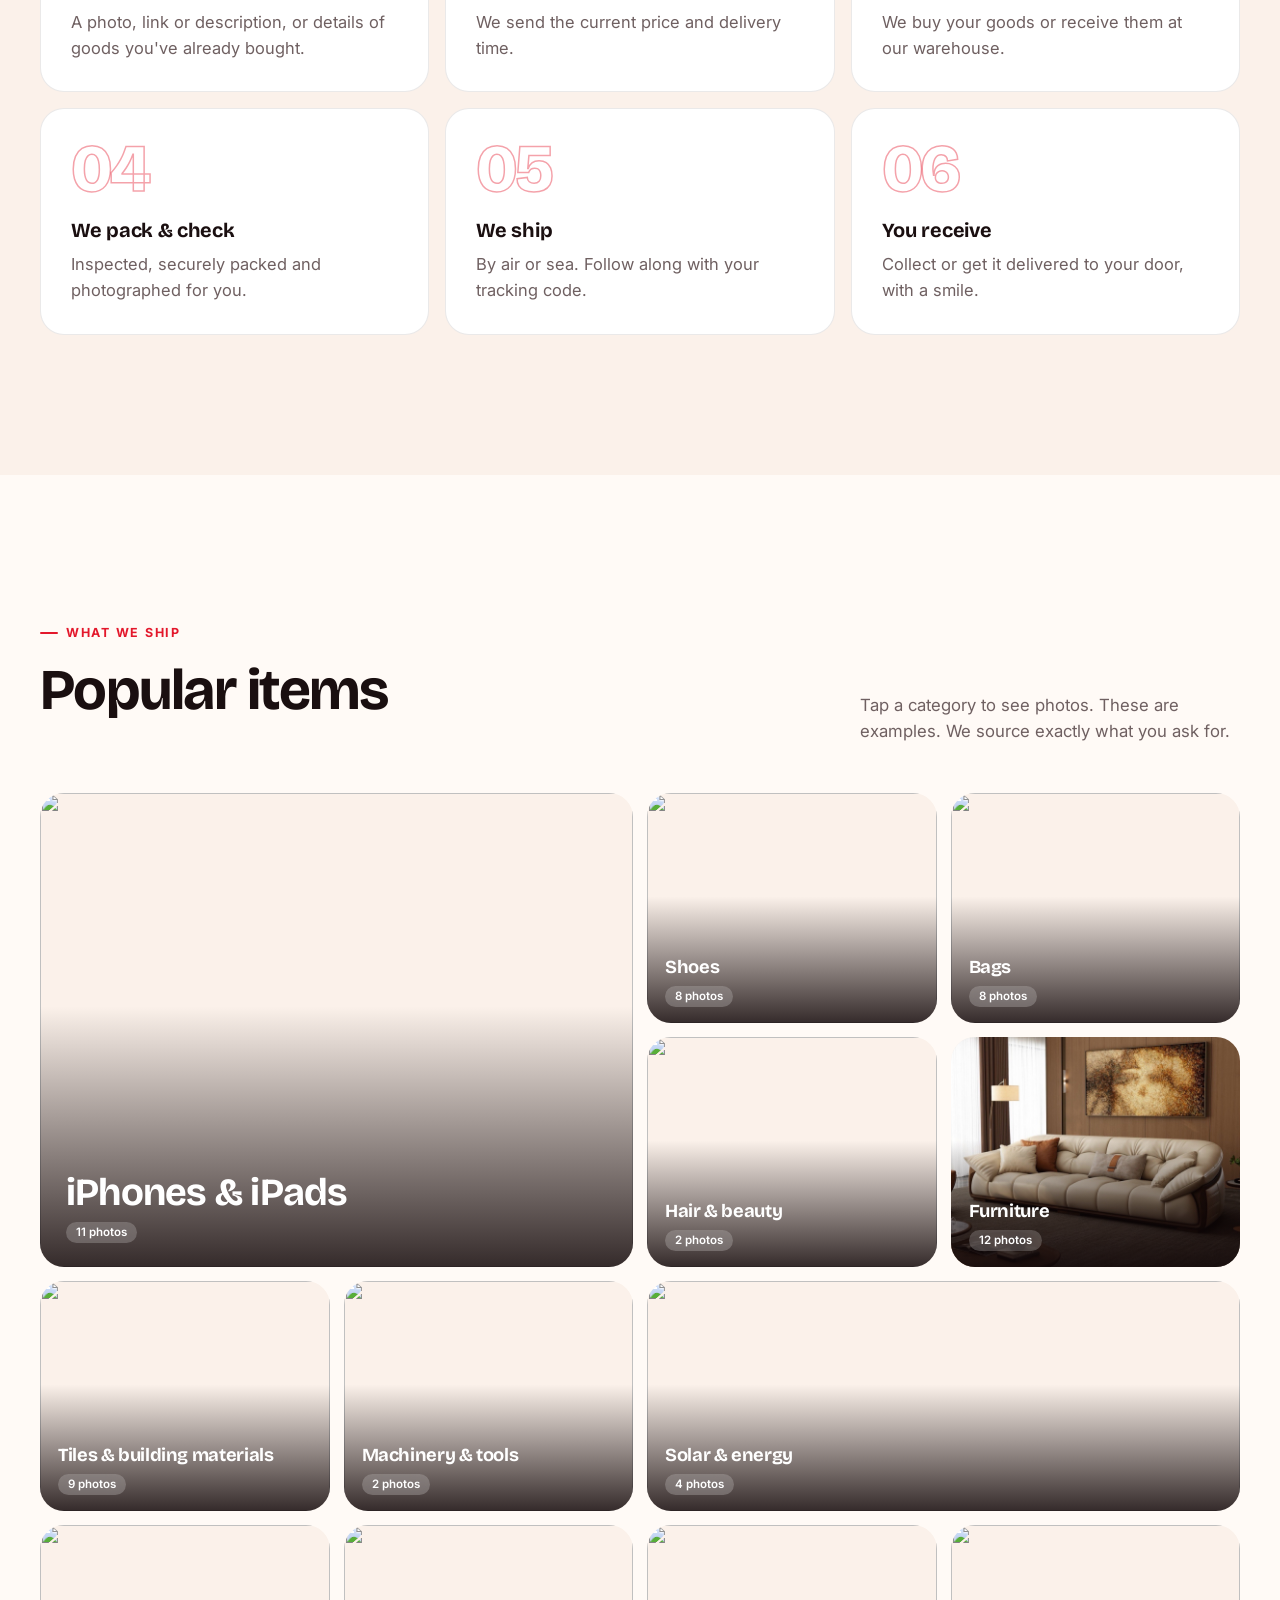
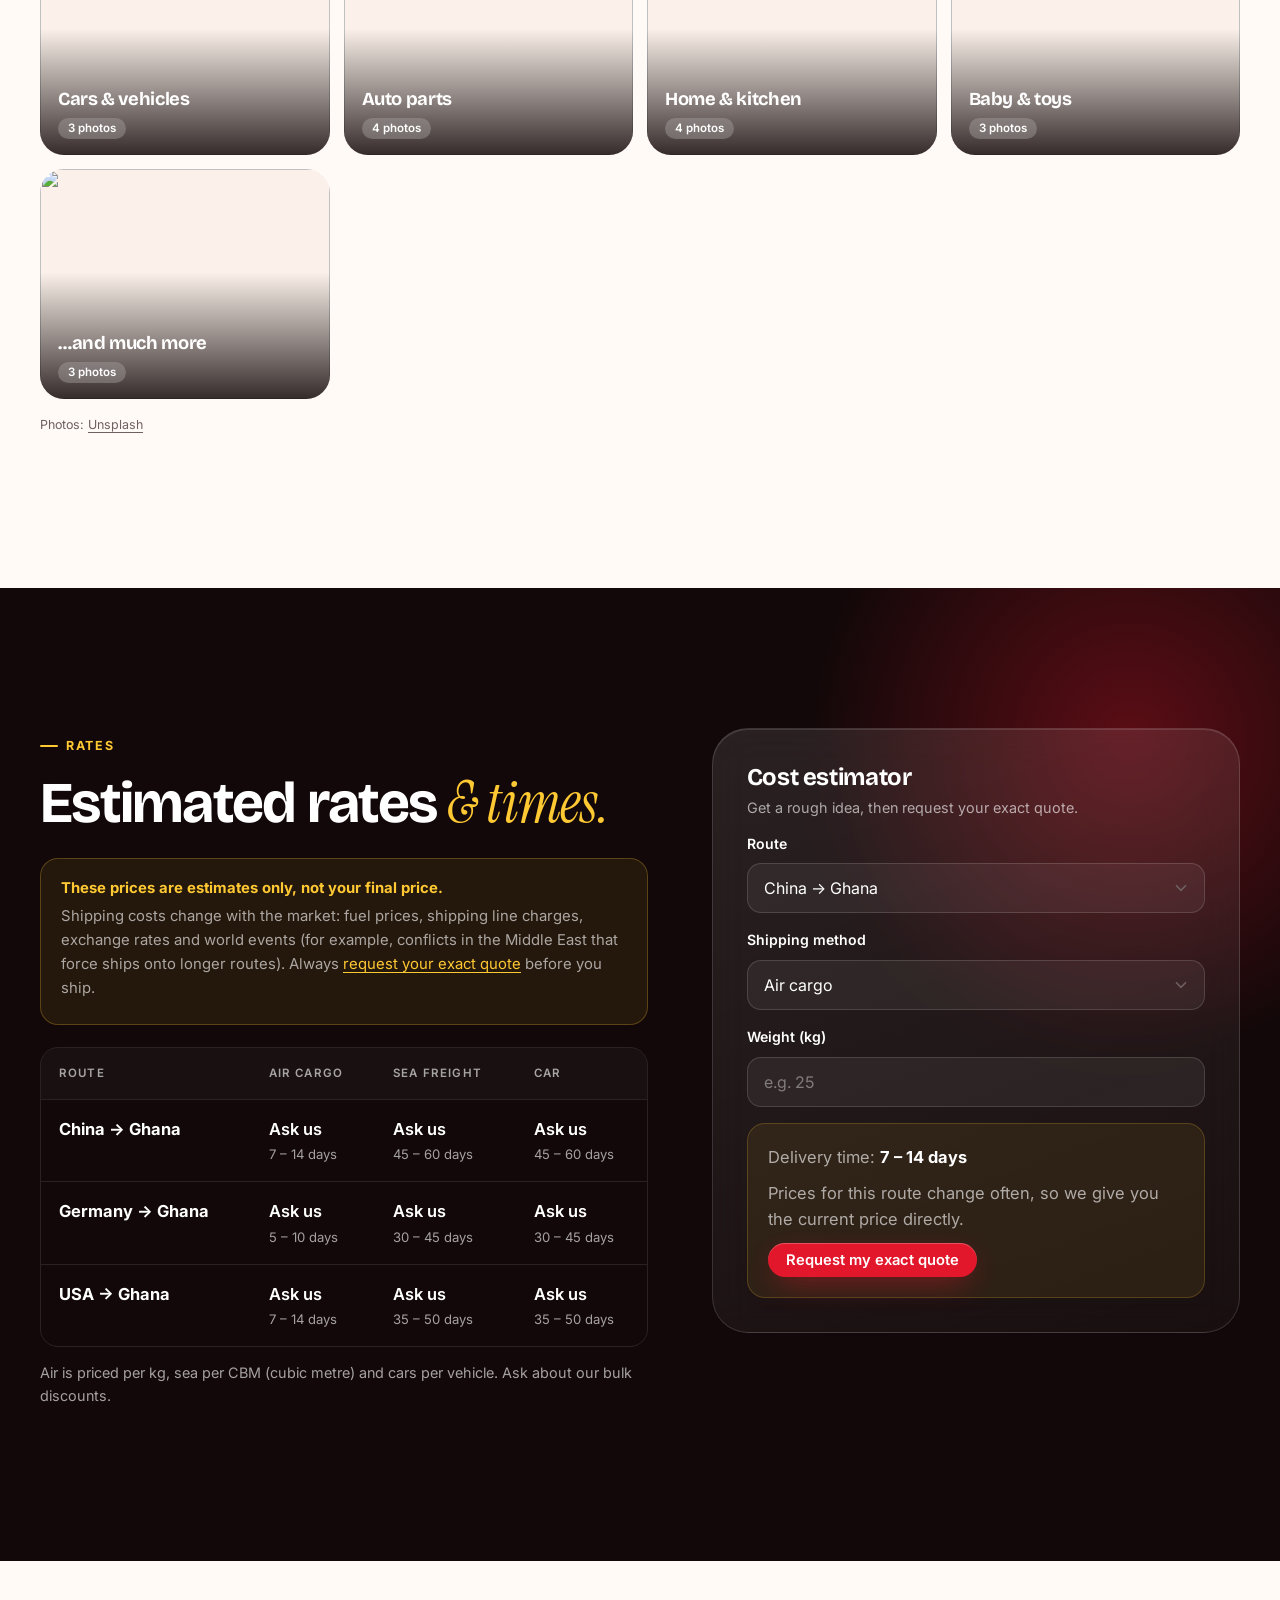
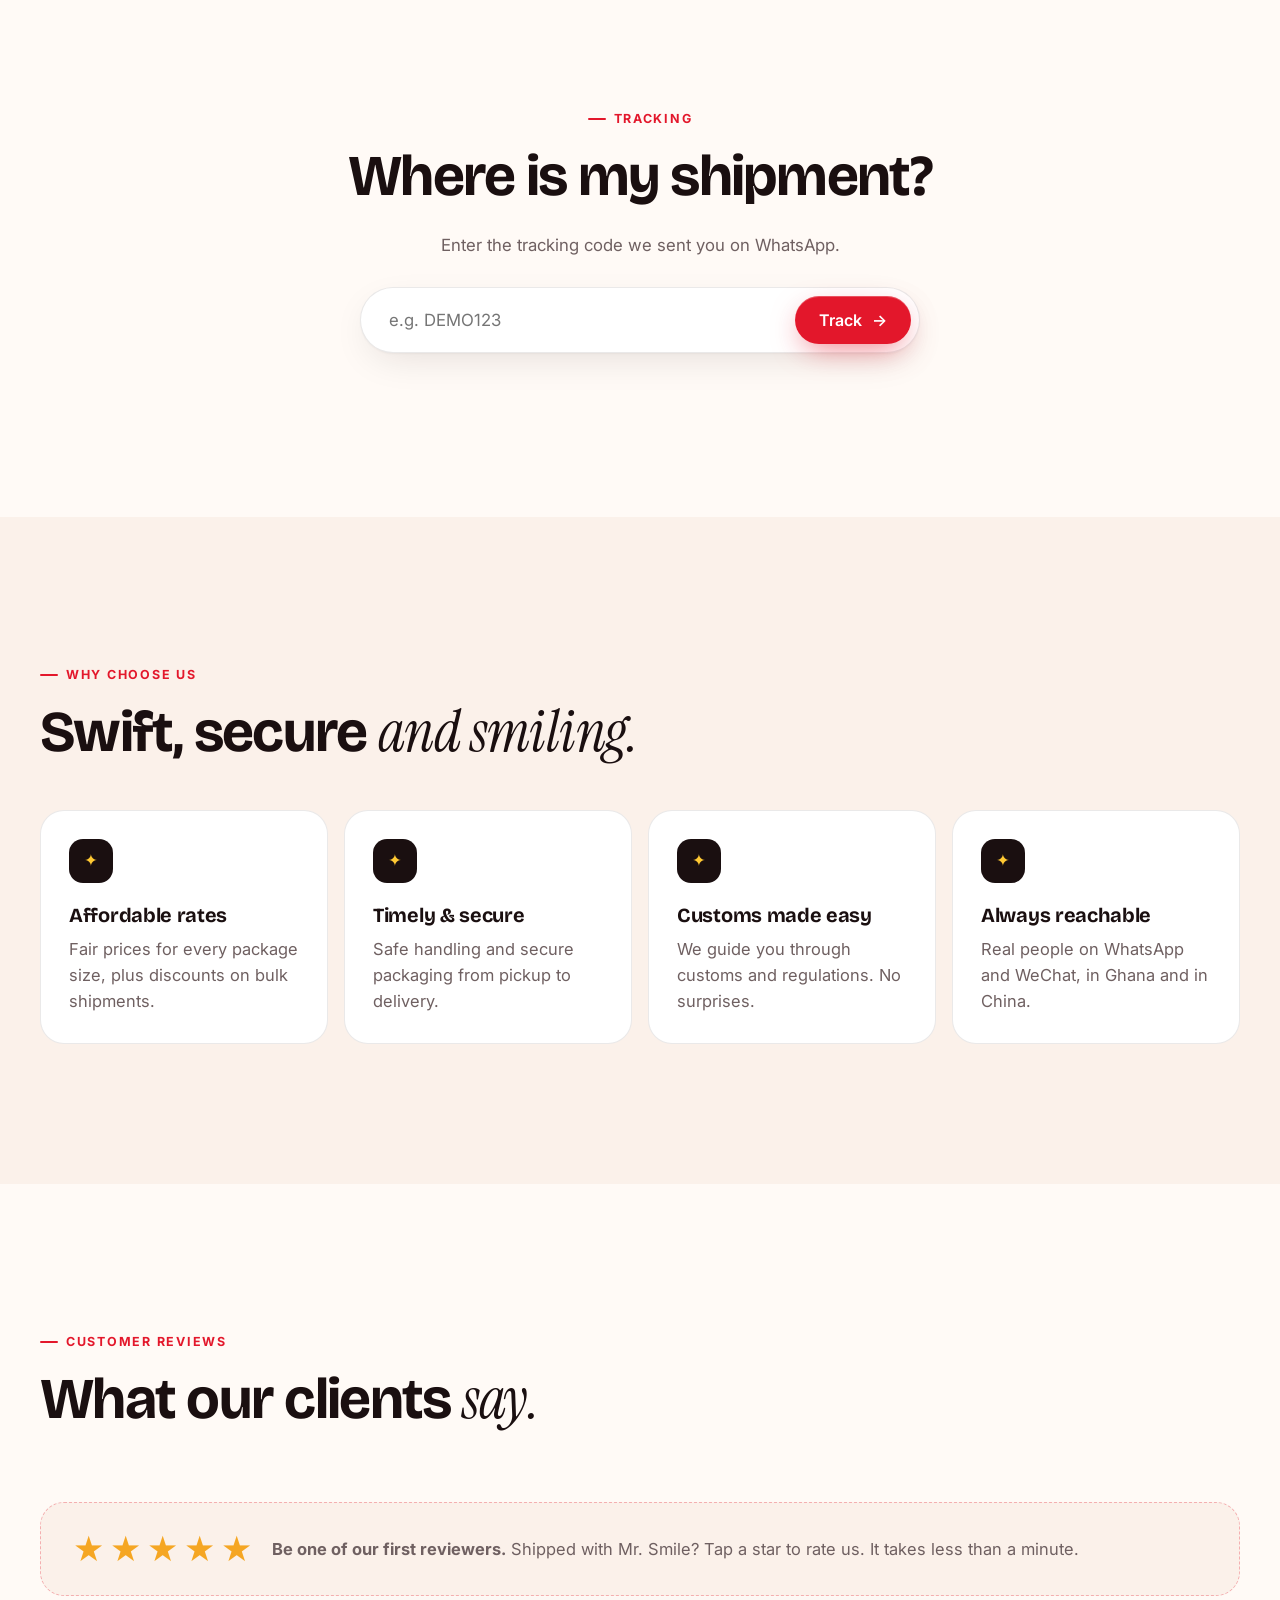
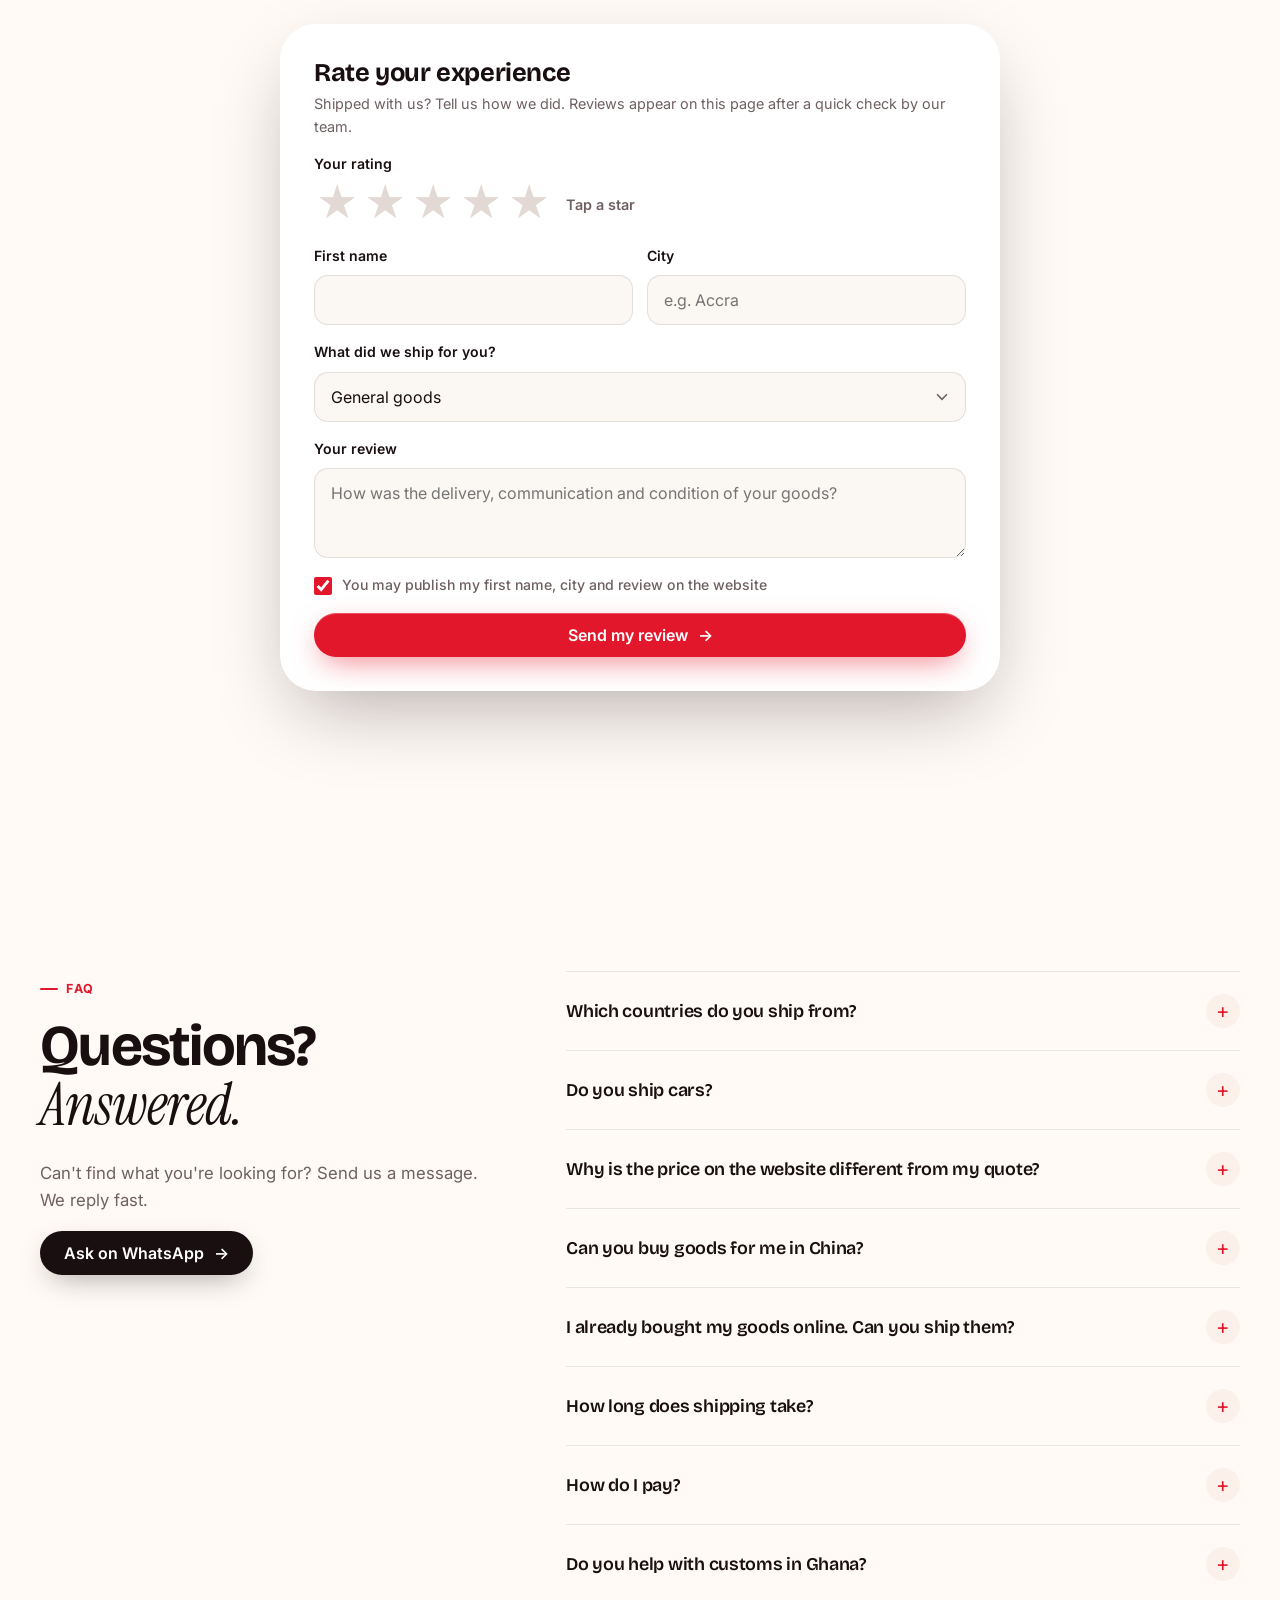
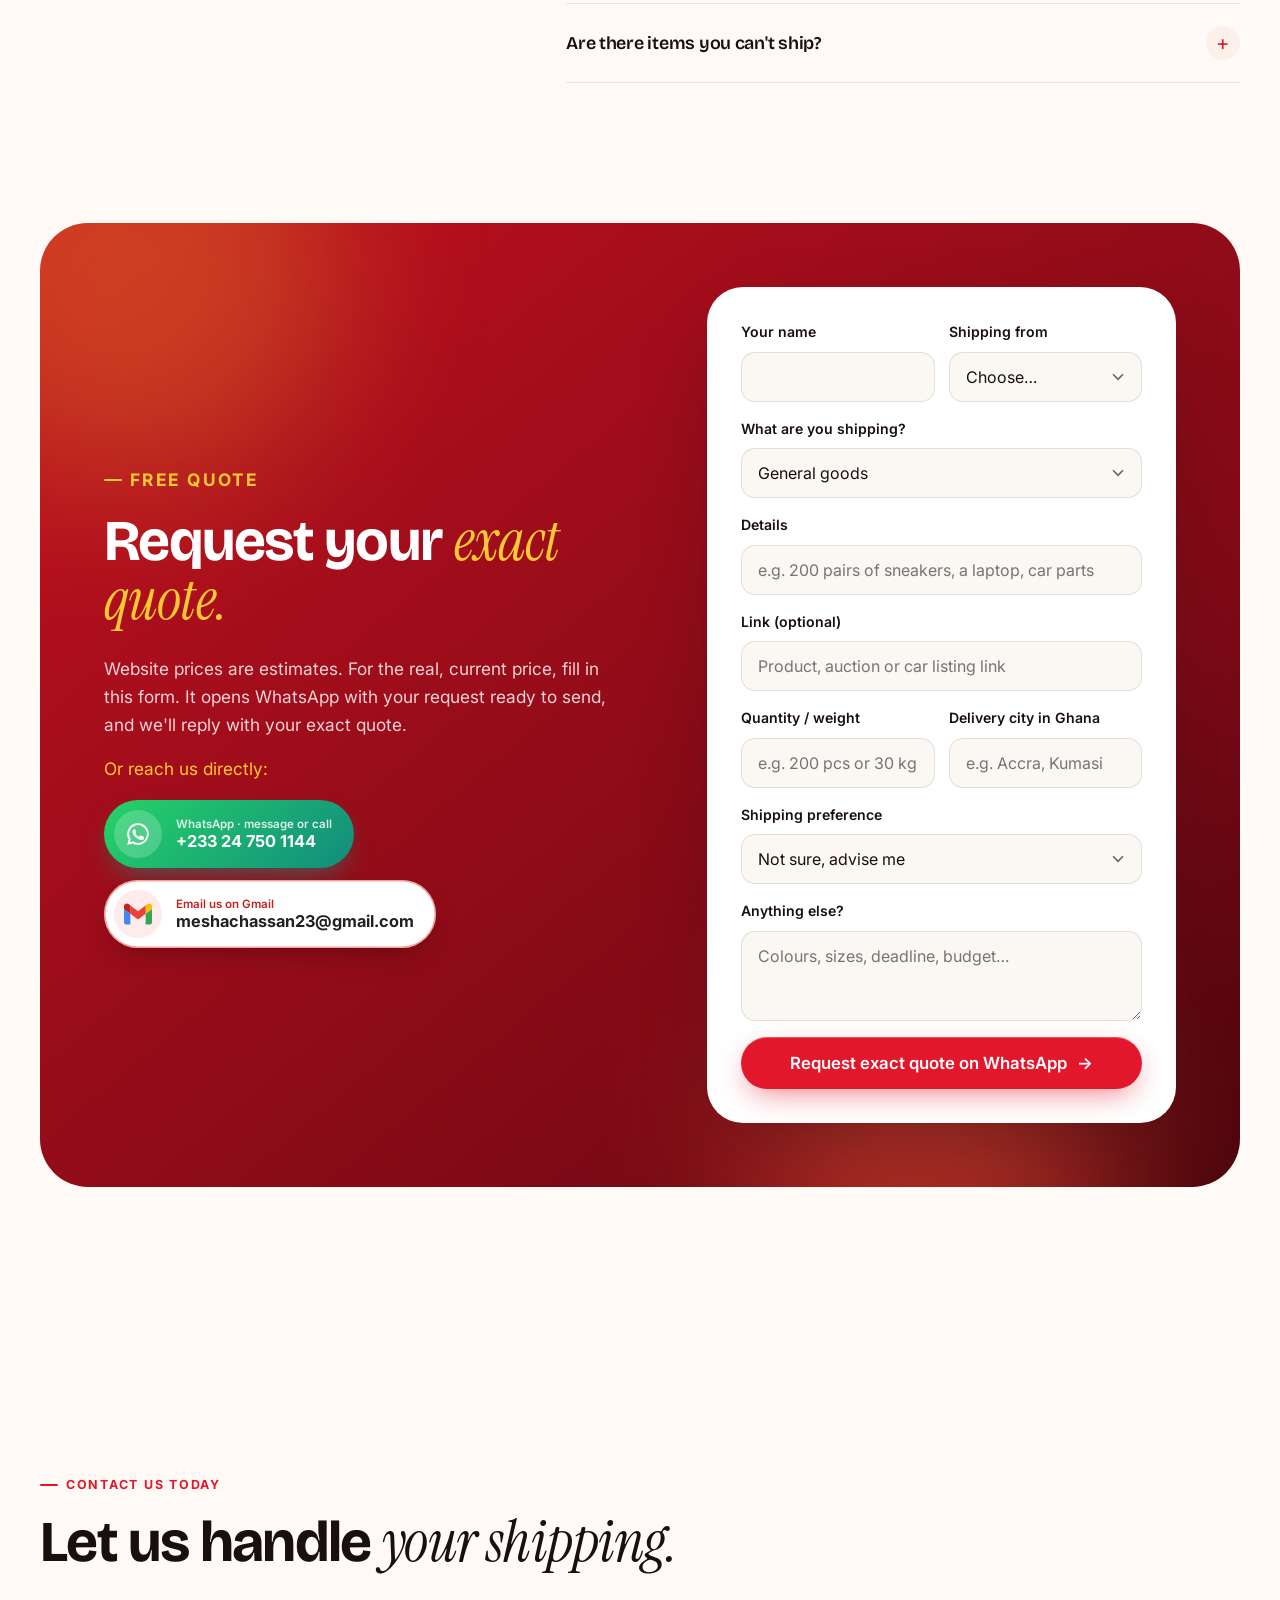
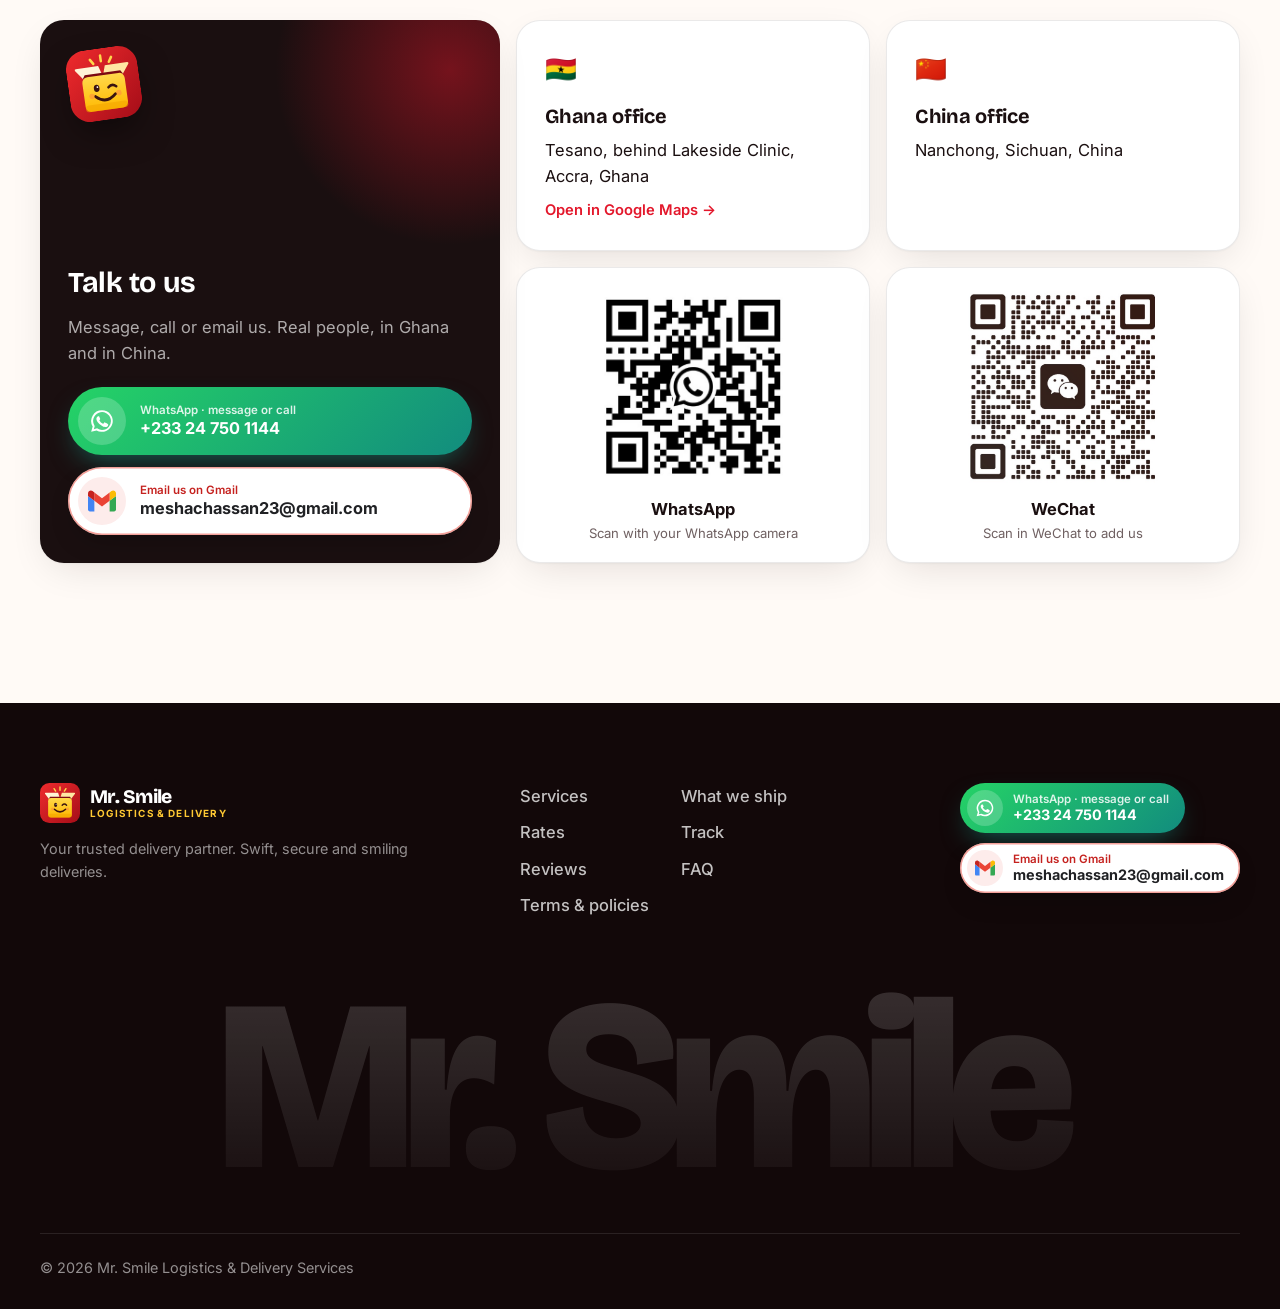
==== commit 2f780eab: "Add approved Shoes and Bags galleries and the Ask Mr. Smile help bot Co-Authored-By: Claude Opus 5.5" ====
--- a/index.html
+++ b/index.html
@@ -52,7 +52,7 @@
   <link rel="preconnect" href="https://fonts.gstatic.com" crossorigin>
   <link rel="preconnect" href="https://images.unsplash.com">
   <link href="https://fonts.googleapis.com/css2?family=Bricolage+Grotesque:opsz,wght@12..96,500..800&family=Instrument+Serif:ital@1&family=Inter:wght@400;500;600;700&display=swap" rel="stylesheet">
-  <link rel="stylesheet" href="styles.css?v=17">
+  <link rel="stylesheet" href="styles.css?v=19">
 </head>
 <body>
 
@@ -552,11 +552,12 @@
   <svg viewBox="0 0 24 24"><path d="M12 2a10 10 0 0 0-8.6 15.1L2 22l5-1.3A10 10 0 1 0 12 2zm0 18.2a8.2 8.2 0 0 1-4.2-1.2l-.3-.2-3 .8.8-2.9-.2-.3A8.2 8.2 0 1 1 12 20.2zm4.5-6.1c-.2-.1-1.5-.7-1.7-.8s-.4-.1-.6.1-.7.8-.8 1-.3.2-.5.1a6.7 6.7 0 0 1-3.3-2.9c-.2-.4.2-.4.7-1.3.1-.2 0-.3 0-.4l-.8-1.8c-.2-.5-.4-.4-.6-.4h-.5a1 1 0 0 0-.7.3 3 3 0 0 0-.9 2.2 5.2 5.2 0 0 0 1.1 2.7 11.9 11.9 0 0 0 4.6 4c1.7.7 2.3.8 3.2.7a2.7 2.7 0 0 0 1.8-1.3 2.2 2.2 0 0 0 .2-1.3c-.1-.1-.3-.2-.5-.3z"/></svg>
 </a>
 
-<script src="config.js?v=17"></script>
-<script src="tracking.js?v=17"></script>
-<script src="gallery.js?v=17"></script>
-<script src="schedule.js?v=17"></script>
-<script src="reviews.js?v=17"></script>
-<script src="script.js?v=17"></script>
+<script src="config.js?v=19"></script>
+<script src="tracking.js?v=19"></script>
+<script src="gallery.js?v=19"></script>
+<script src="schedule.js?v=19"></script>
+<script src="reviews.js?v=19"></script>
+<script src="script.js?v=19"></script>
+<script src="bot.js?v=19"></script>
 </body>
 </html>
--- a/styles.css
+++ b/styles.css
@@ -675,3 +675,50 @@
   .lb-nav { width: 40px; height: 40px; font-size: 1.6rem; }
   .lb-foot .btn { width: 100%; }
 }
+
+/* ---------- Help bot ---------- */
+.bot-launch {
+  position: fixed; right: 20px; bottom: 92px; z-index: 61; display: flex; align-items: center; gap: 8px;
+  padding: 6px 16px 6px 6px; border: 0; border-radius: 999px; cursor: pointer; font: 700 .9rem var(--body);
+  background: var(--ink); color: #fff; box-shadow: 0 14px 34px -10px rgba(0,0,0,.5); transition: transform .25s var(--ease);
+}
+.bot-launch img { width: 36px; height: 36px; border-radius: 10px; }
+.bot-launch:hover { transform: translateY(-2px); }
+.bot-launch.open { opacity: 0; pointer-events: none; }
+.bot {
+  position: fixed; right: 20px; bottom: 20px; z-index: 70; width: min(380px, calc(100% - 24px)); height: min(600px, calc(100% - 110px));
+  display: flex; flex-direction: column; background: #fff; border-radius: 24px; overflow: hidden;
+  box-shadow: 0 30px 80px -10px rgba(0,0,0,.45); animation: pop .3s var(--ease);
+}
+.bot[hidden] { display: none; }
+.bot-head { display: flex; align-items: center; gap: 10px; padding: 14px 14px 14px 16px; background: linear-gradient(135deg, var(--red), var(--red-dark)); color: #fff; }
+.bot-head img { width: 38px; height: 38px; border-radius: 10px; }
+.bot-head div { flex: 1; line-height: 1.2; }
+.bot-head small { display: flex; align-items: center; gap: 6px; font-size: .75rem; opacity: .85; }
+.bot-head small i { width: 7px; height: 7px; border-radius: 50%; background: #3ee07a; }
+.bot-x { width: 34px; height: 34px; border-radius: 50%; border: 0; background: rgba(255,255,255,.18); color: #fff; font-size: 1.4rem; cursor: pointer; }
+.bot-log { flex: 1; overflow-y: auto; padding: 16px; display: flex; flex-direction: column; gap: 10px; background: var(--bg); }
+.bot-msg { max-width: 86%; padding: 10px 14px; border-radius: 18px; font-size: .93rem; line-height: 1.5; }
+.bot-msg.from-bot { align-self: flex-start; background: #fff; border: 1px solid var(--line); border-bottom-left-radius: 6px; }
+.bot-msg.me { align-self: flex-end; background: var(--red); color: #fff; border-bottom-right-radius: 6px; }
+.bot-msg.from-bot.fb { background: transparent; border: 0; padding: 0 4px; font-size: .85rem; color: var(--fg-muted); }
+.bot-fb button { border: 1px solid var(--line); background: #fff; border-radius: 999px; padding: 2px 10px; margin-left: 6px; cursor: pointer; font-size: .95rem; }
+.bot-btn { display: inline-block; margin-top: 8px; padding: 7px 14px; border-radius: 999px; background: var(--ink); color: #fff !important; text-decoration: none; font-weight: 600; font-size: .85rem; }
+.bot-btn.wa { background: #25d366; }
+.dots { display: inline-flex; gap: 4px; }
+.dots i { width: 7px; height: 7px; border-radius: 50%; background: #c9bdb9; animation: blink 1s infinite; }
+.dots i:nth-child(2) { animation-delay: .15s; } .dots i:nth-child(3) { animation-delay: .3s; }
+@keyframes blink { 50% { opacity: .3; } }
+.bot-chips { display: flex; gap: 6px; overflow-x: auto; padding: 10px 12px; border-top: 1px solid var(--line); background: #fff; scrollbar-width: none; }
+.bot-chips::-webkit-scrollbar { display: none; }
+.bot-chips button { flex: 0 0 auto; border: 1px solid rgba(227,23,43,.3); background: #fff; color: var(--red-dark); border-radius: 999px; padding: 7px 12px; font: 600 .82rem var(--body); cursor: pointer; }
+.bot-chips button:hover { background: #fff1f0; }
+.bot-input { display: flex; gap: 8px; padding: 10px 12px 12px; background: #fff; }
+.bot-input input { margin: 0; border-radius: 999px; padding: 11px 16px; font-size: .95rem; }
+.bot-input button { width: 44px; height: 44px; flex-shrink: 0; border-radius: 50%; border: 0; background: var(--red); color: #fff; font-size: 1.05rem; cursor: pointer; }
+body.bot-open .wa-float { opacity: 0; pointer-events: none; }
+@media (max-width: 720px) {
+  .bot { right: 0; bottom: 0; width: 100%; height: 100%; max-height: 100dvh; border-radius: 0; }
+  .bot-launch span { display: none; }
+  .bot-launch { padding: 6px; right: 22px; }
+}
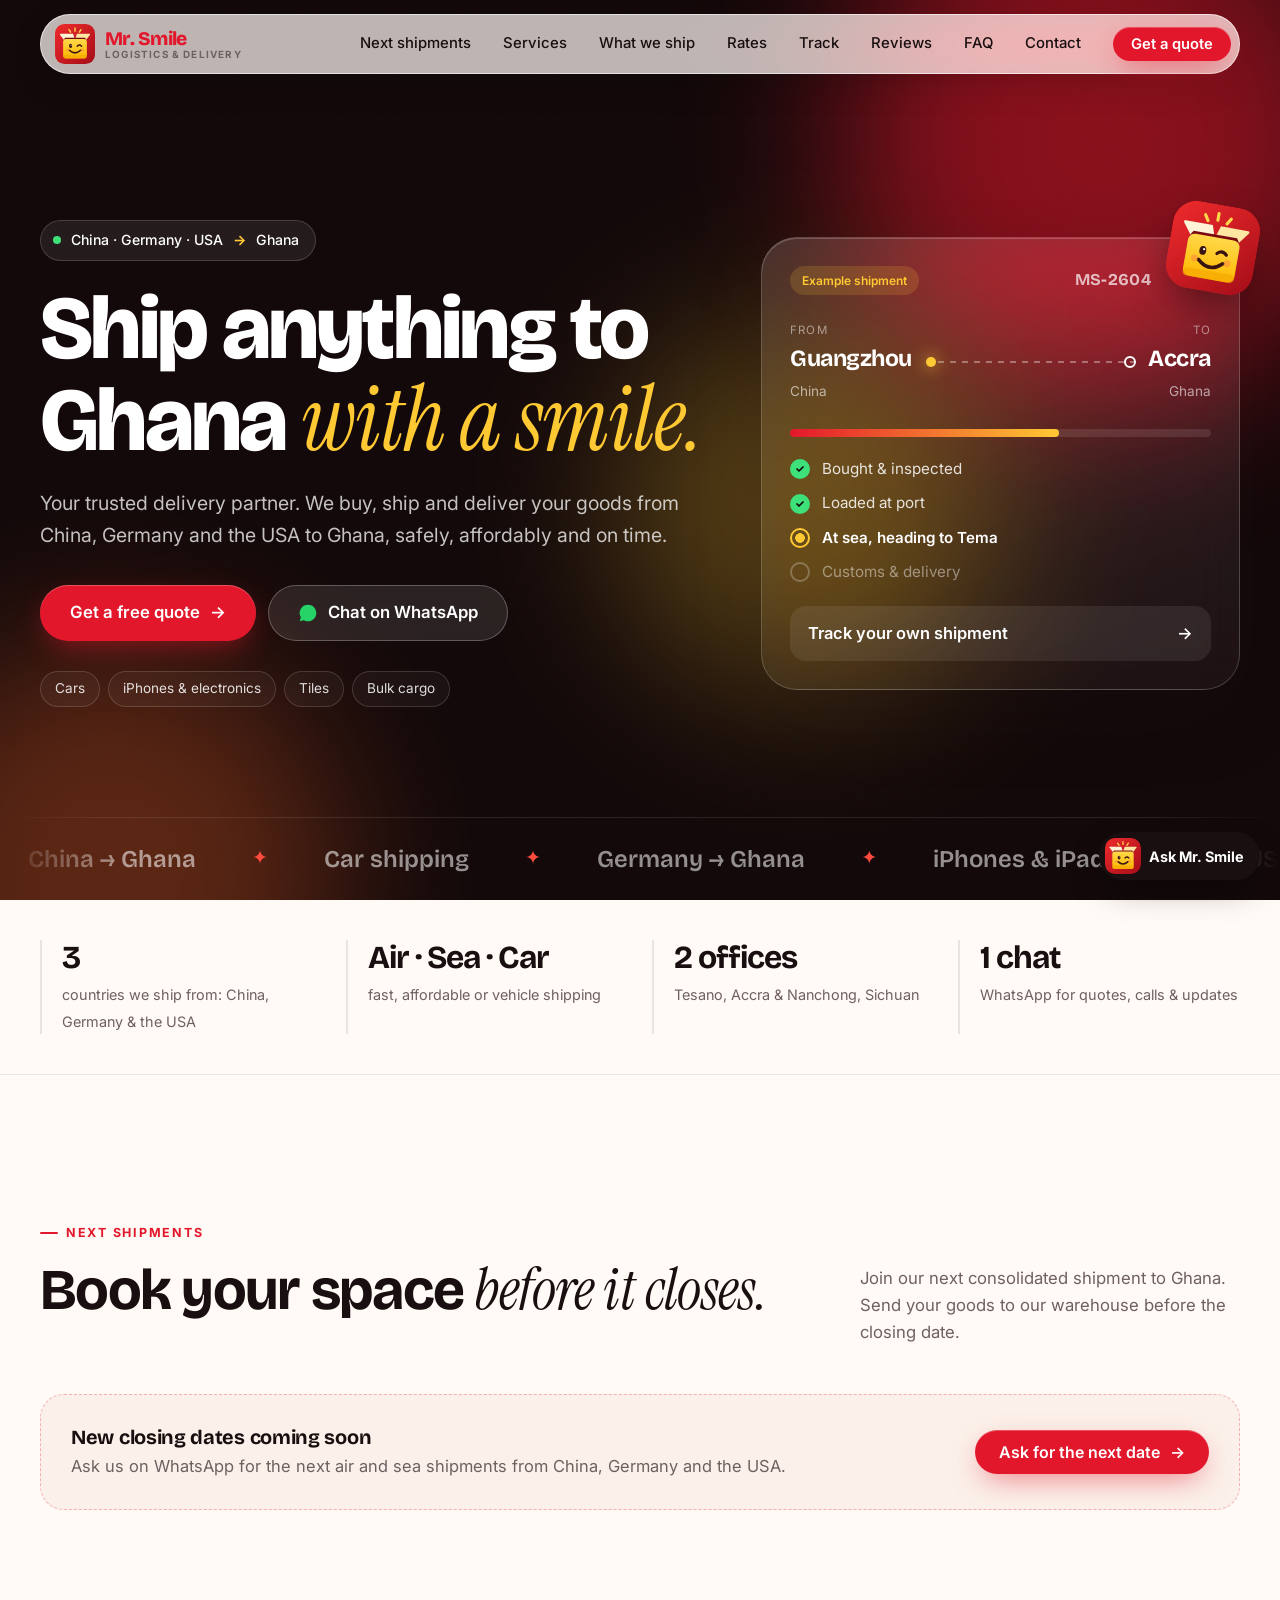
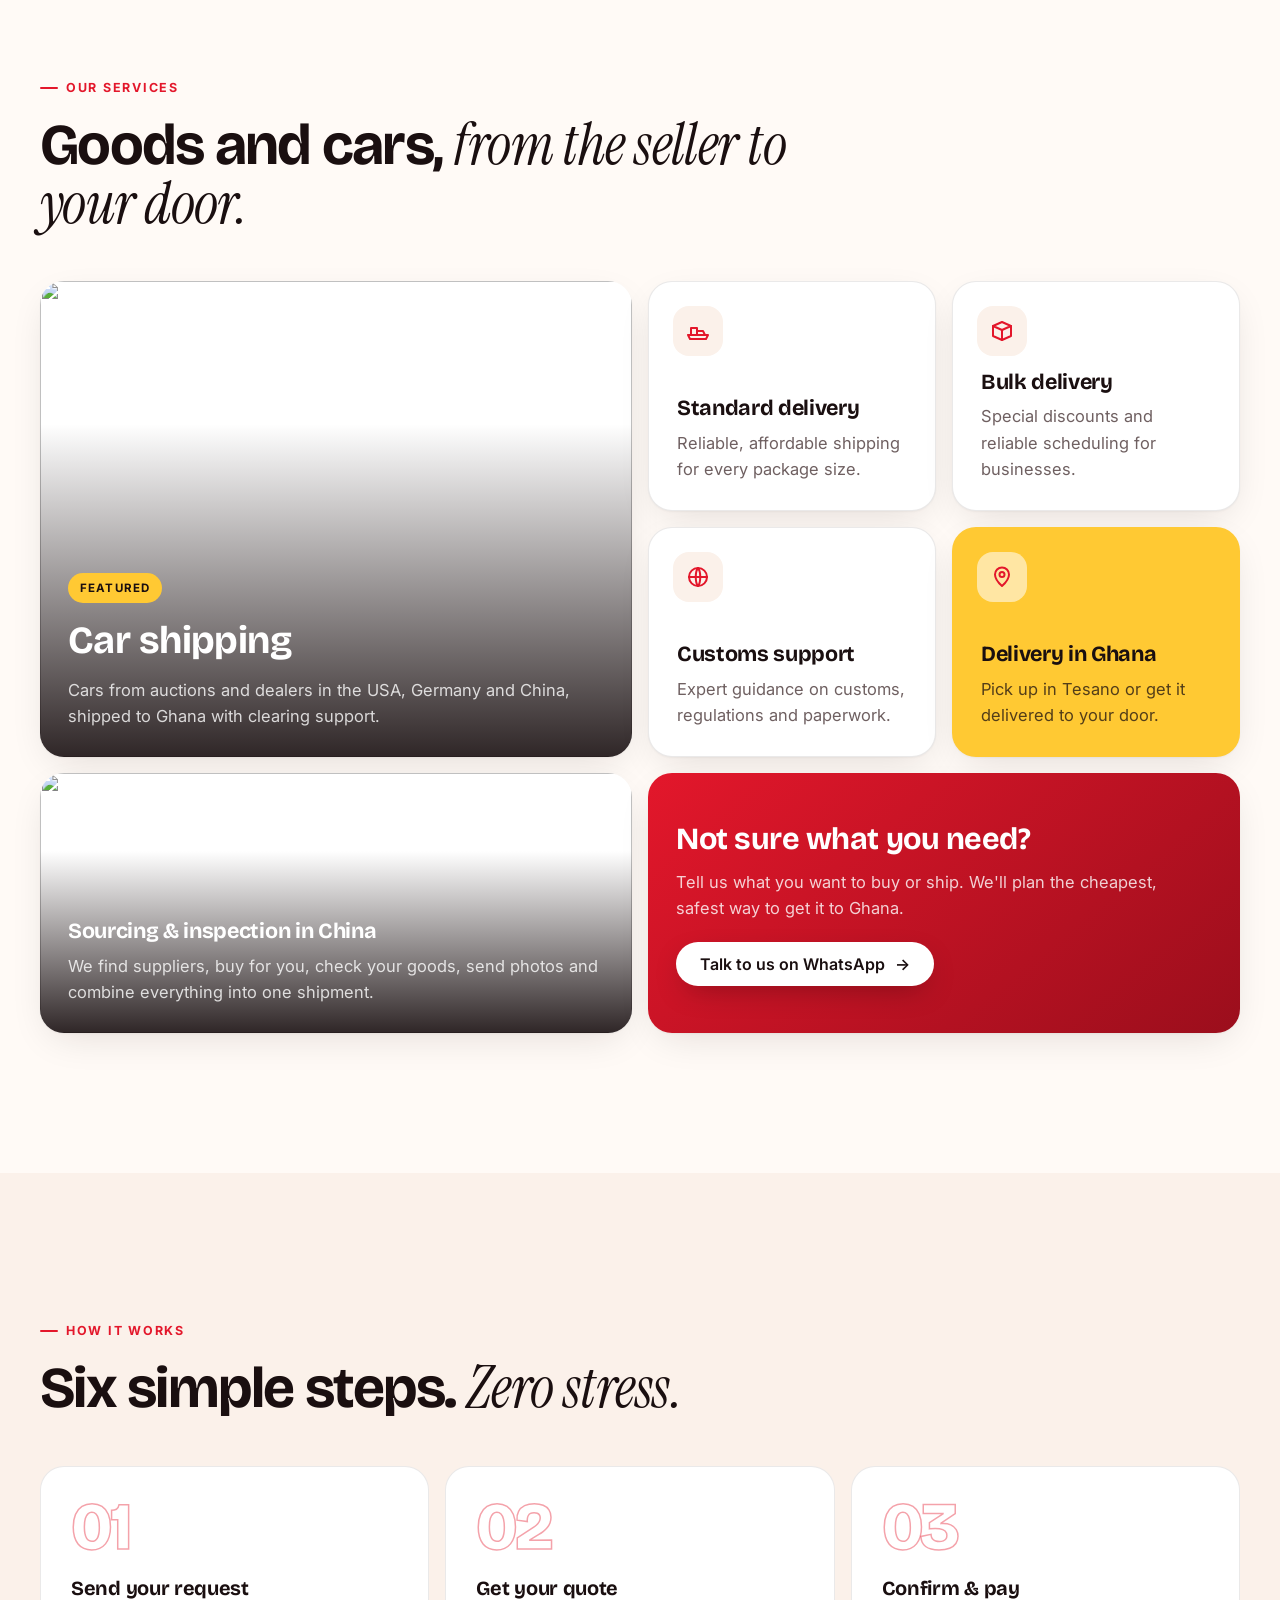
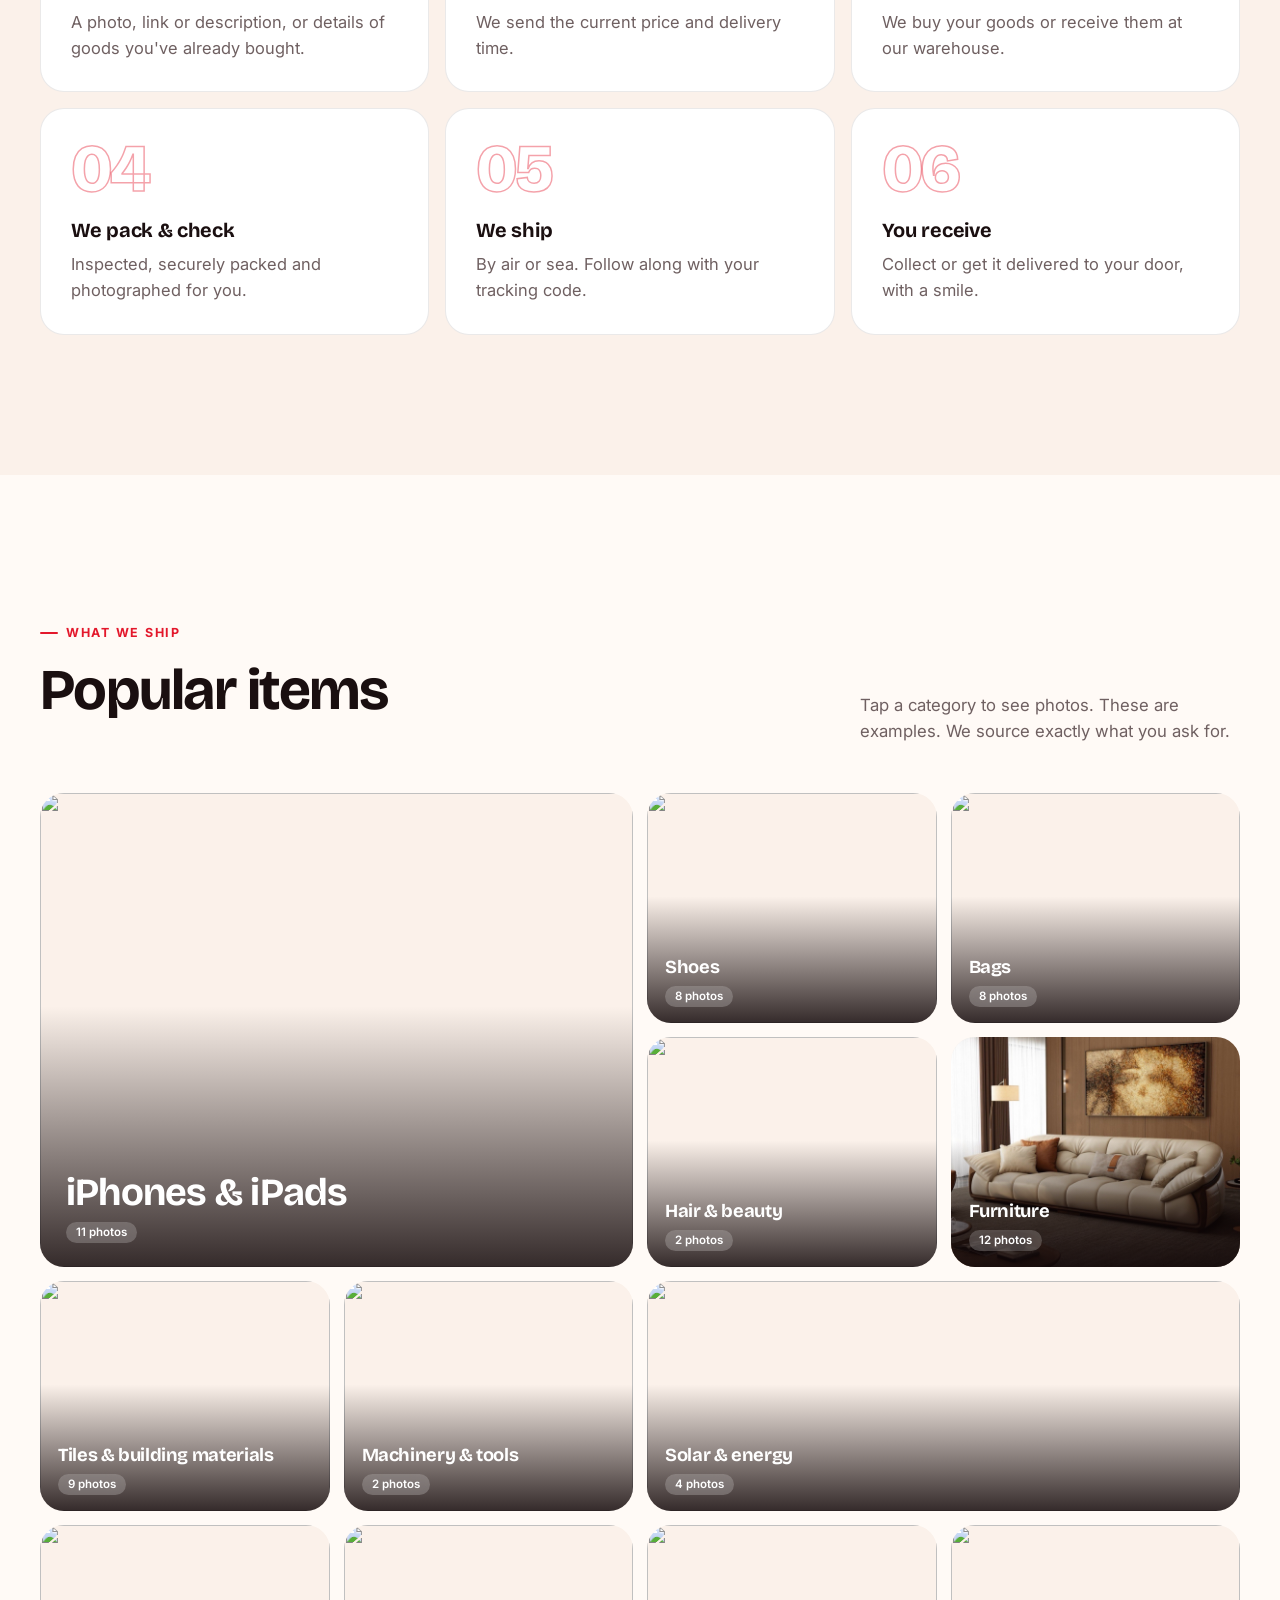
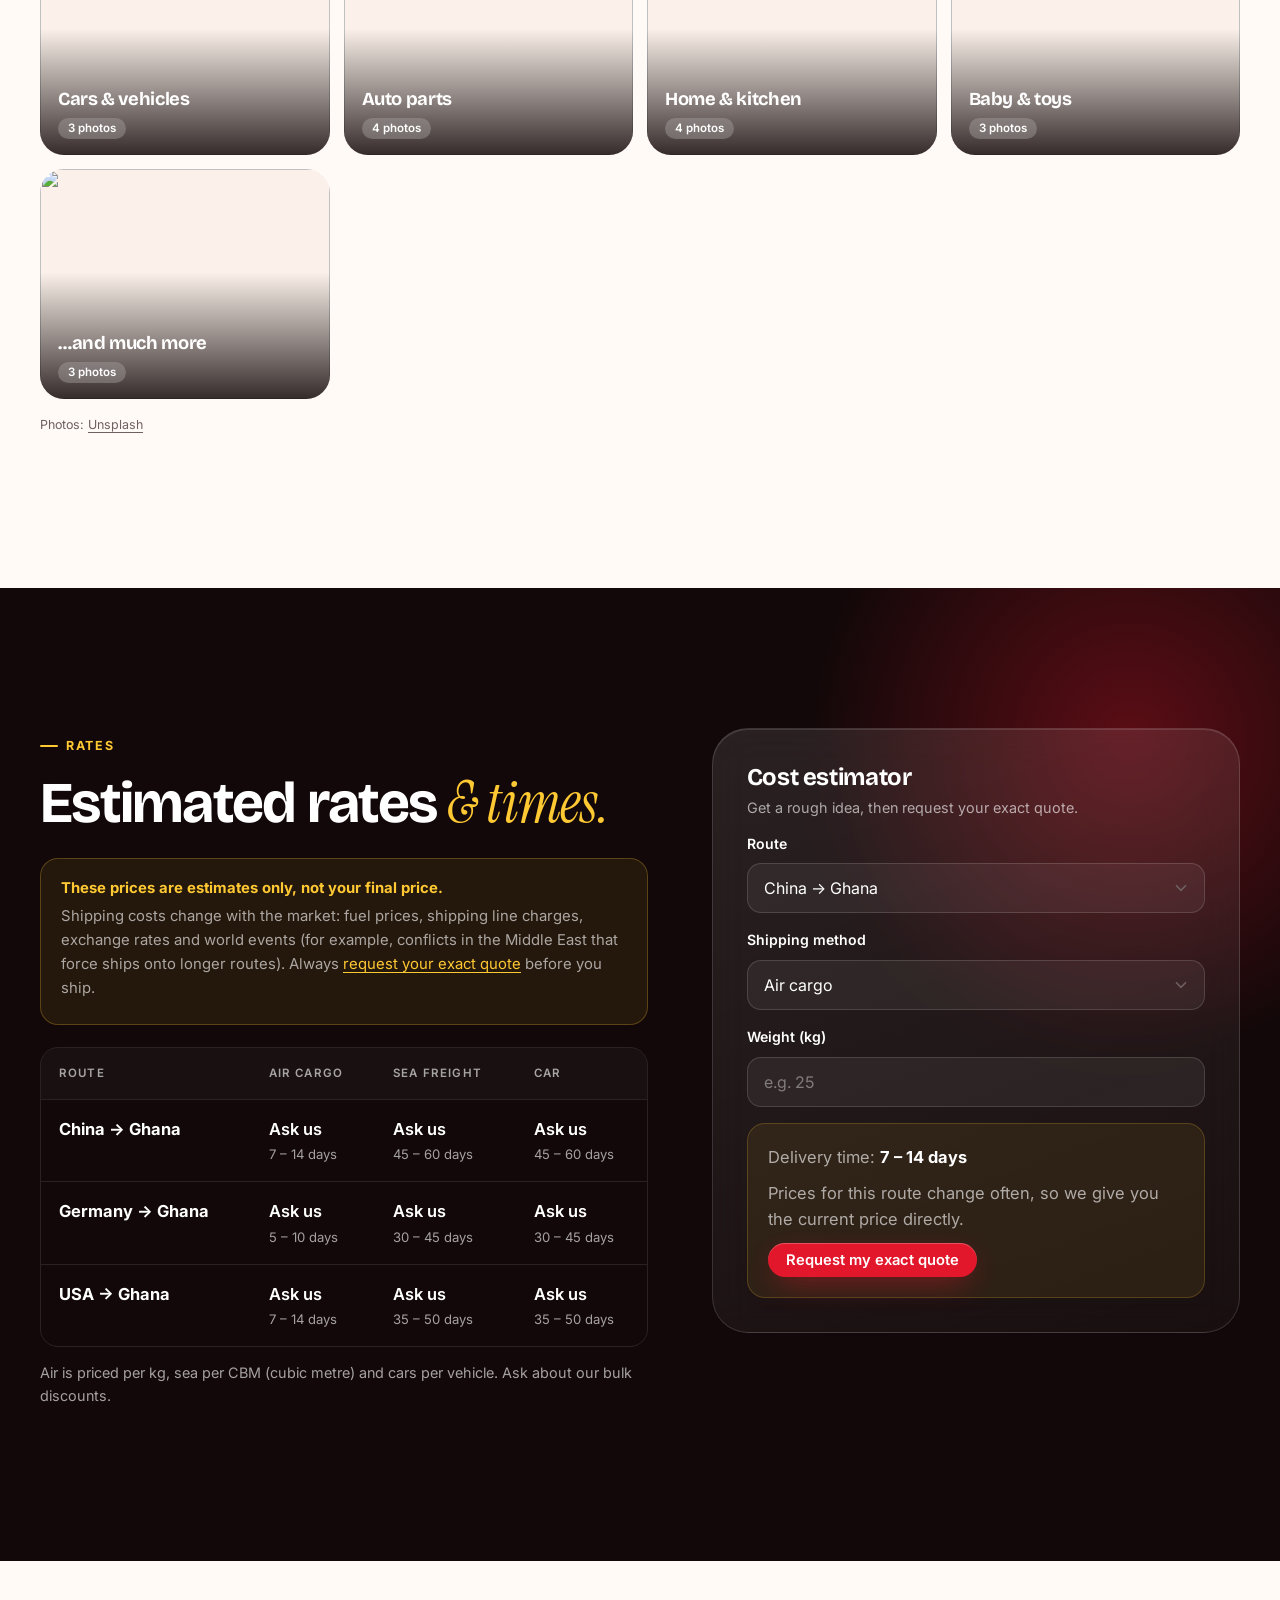
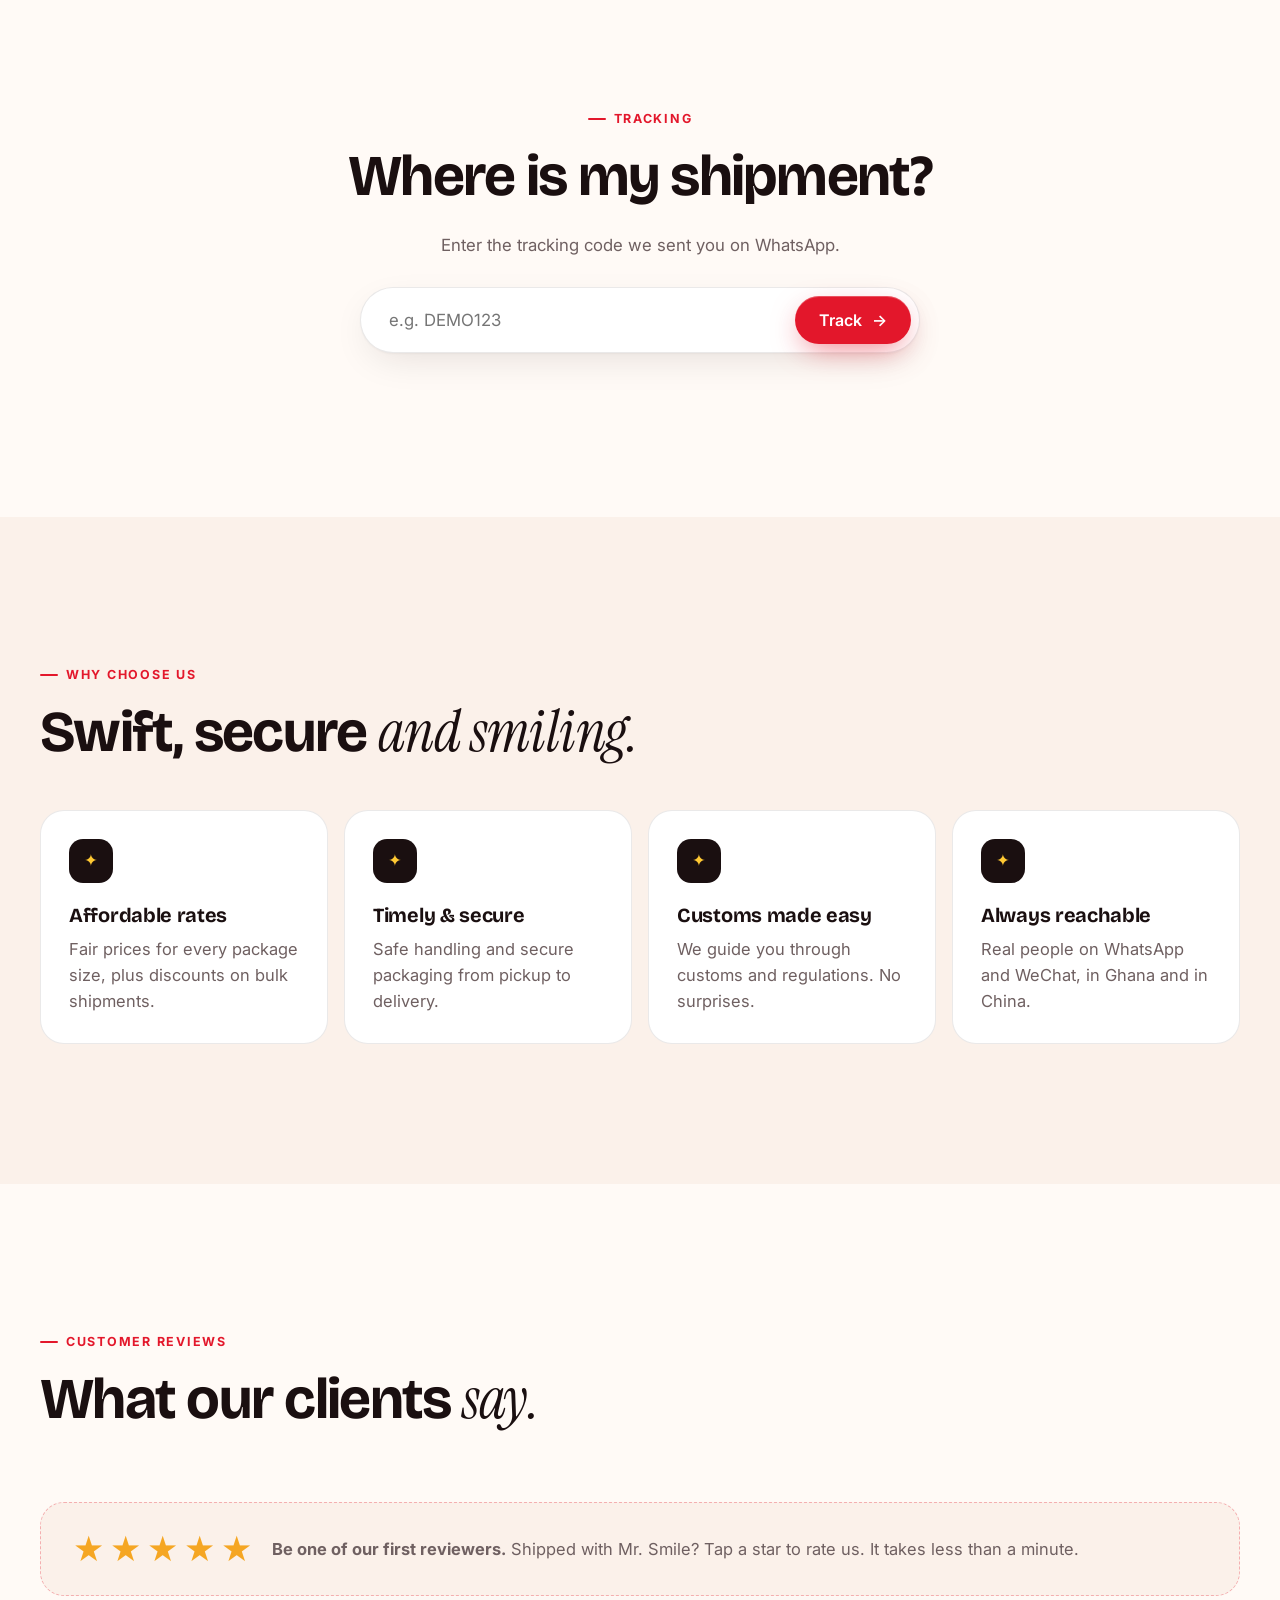
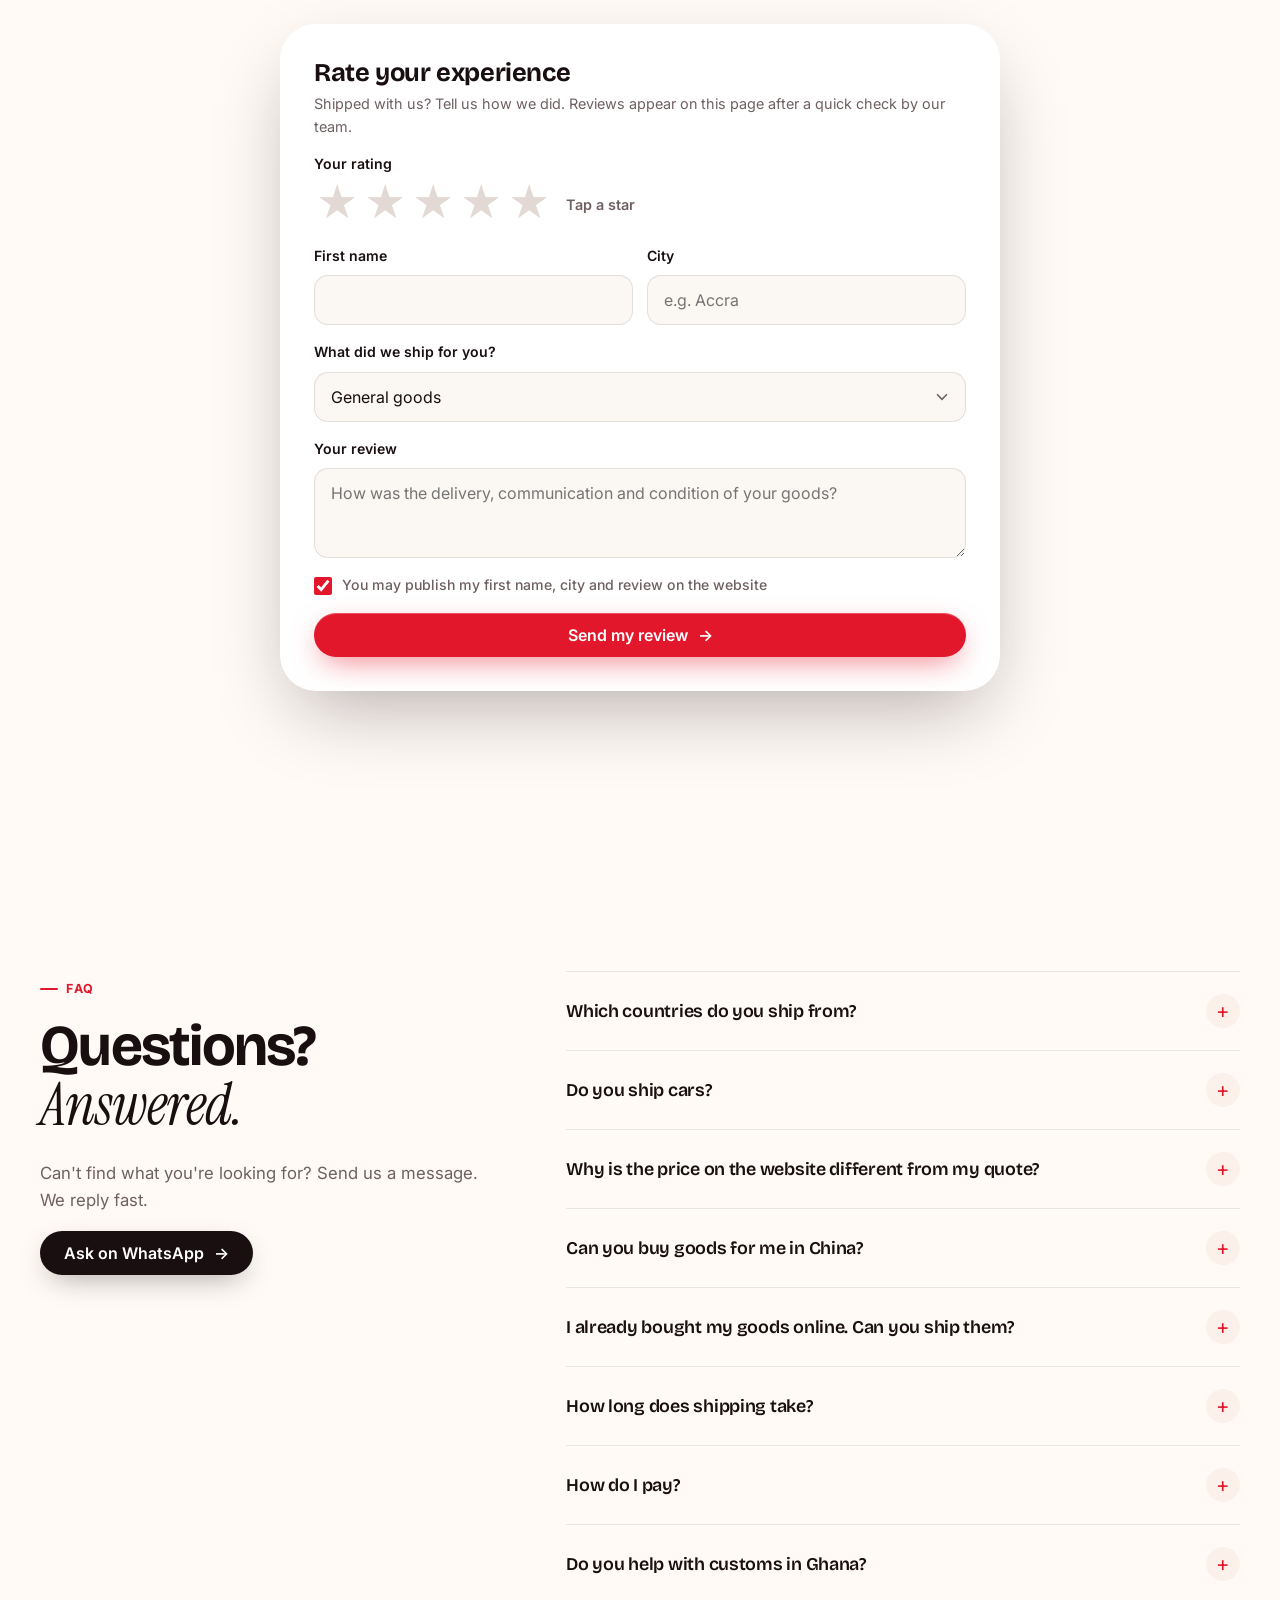
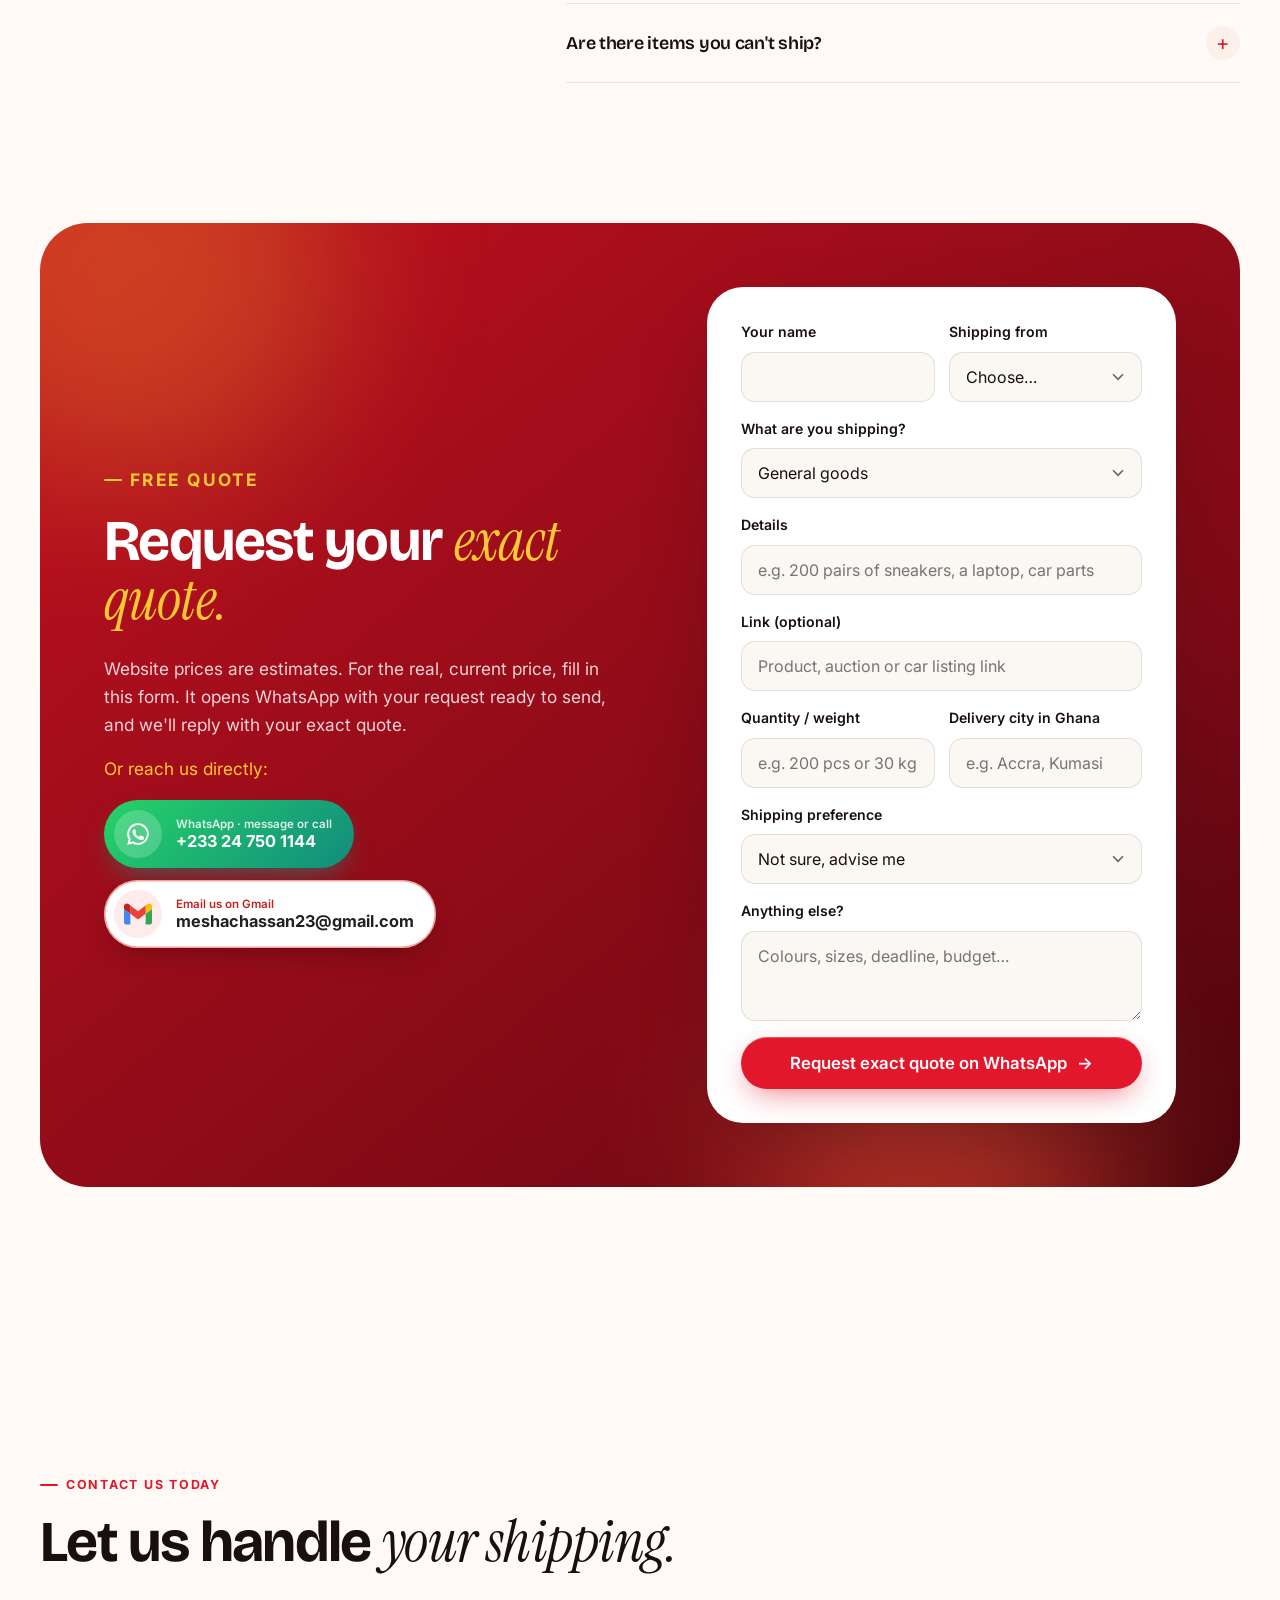
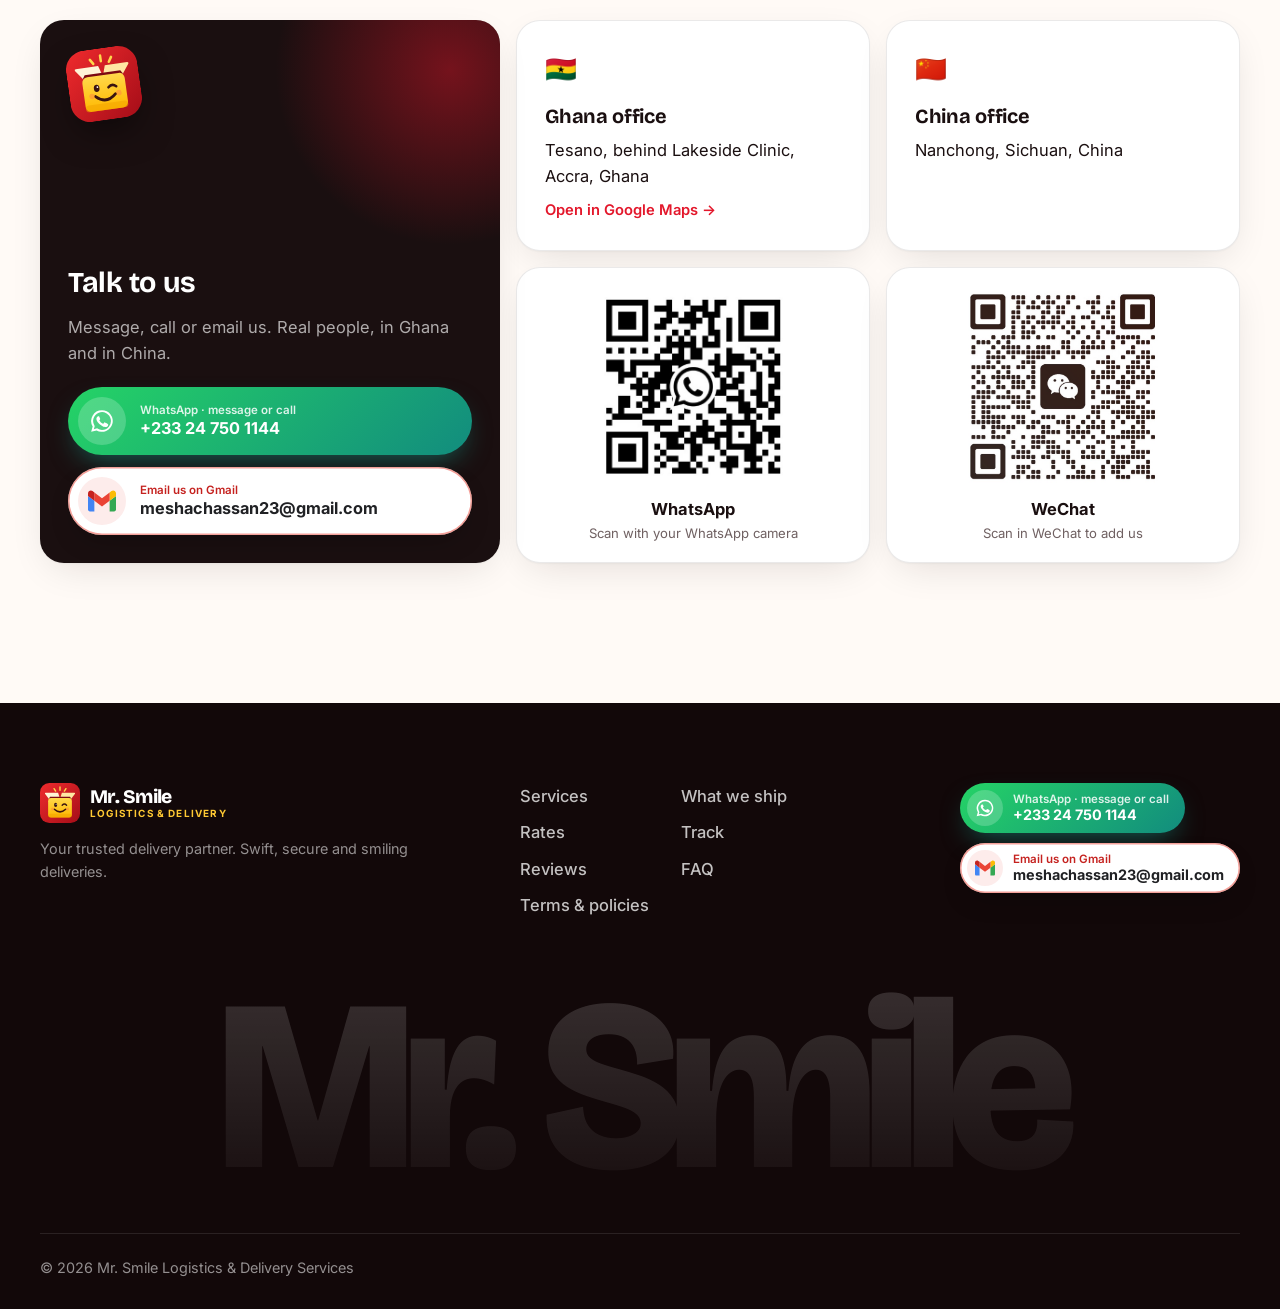
==== commit 3a3747fa: "Bot: send photos and links in chat; remove floating WhatsApp button Co-Authored-By: Claude Opus 5.5 " ====
--- a/index.html
+++ b/index.html
@@ -52,7 +52,7 @@
   <link rel="preconnect" href="https://fonts.gstatic.com" crossorigin>
   <link rel="preconnect" href="https://images.unsplash.com">
   <link href="https://fonts.googleapis.com/css2?family=Bricolage+Grotesque:opsz,wght@12..96,500..800&family=Instrument+Serif:ital@1&family=Inter:wght@400;500;600;700&display=swap" rel="stylesheet">
-  <link rel="stylesheet" href="styles.css?v=19">
+  <link rel="stylesheet" href="styles.css?v=22">
 </head>
 <body>
 
@@ -548,16 +548,12 @@
   </div>
 </dialog>
 
-<a class="wa-float" data-wa target="_blank" rel="noopener" aria-label="Chat on WhatsApp">
-  <svg viewBox="0 0 24 24"><path d="M12 2a10 10 0 0 0-8.6 15.1L2 22l5-1.3A10 10 0 1 0 12 2zm0 18.2a8.2 8.2 0 0 1-4.2-1.2l-.3-.2-3 .8.8-2.9-.2-.3A8.2 8.2 0 1 1 12 20.2zm4.5-6.1c-.2-.1-1.5-.7-1.7-.8s-.4-.1-.6.1-.7.8-.8 1-.3.2-.5.1a6.7 6.7 0 0 1-3.3-2.9c-.2-.4.2-.4.7-1.3.1-.2 0-.3 0-.4l-.8-1.8c-.2-.5-.4-.4-.6-.4h-.5a1 1 0 0 0-.7.3 3 3 0 0 0-.9 2.2 5.2 5.2 0 0 0 1.1 2.7 11.9 11.9 0 0 0 4.6 4c1.7.7 2.3.8 3.2.7a2.7 2.7 0 0 0 1.8-1.3 2.2 2.2 0 0 0 .2-1.3c-.1-.1-.3-.2-.5-.3z"/></svg>
-</a>
-
-<script src="config.js?v=19"></script>
-<script src="tracking.js?v=19"></script>
-<script src="gallery.js?v=19"></script>
-<script src="schedule.js?v=19"></script>
-<script src="reviews.js?v=19"></script>
-<script src="script.js?v=19"></script>
-<script src="bot.js?v=19"></script>
+<script src="config.js?v=22"></script>
+<script src="tracking.js?v=22"></script>
+<script src="gallery.js?v=22"></script>
+<script src="schedule.js?v=22"></script>
+<script src="reviews.js?v=22"></script>
+<script src="script.js?v=22"></script>
+<script src="bot.js?v=22"></script>
 </body>
 </html>
--- a/styles.css
+++ b/styles.css
@@ -678,7 +678,7 @@
 
 /* ---------- Help bot ---------- */
 .bot-launch {
-  position: fixed; right: 20px; bottom: 92px; z-index: 61; display: flex; align-items: center; gap: 8px;
+  position: fixed; right: 20px; bottom: 20px; z-index: 61; display: flex; align-items: center; gap: 8px;
   padding: 6px 16px 6px 6px; border: 0; border-radius: 999px; cursor: pointer; font: 700 .9rem var(--body);
   background: var(--ink); color: #fff; box-shadow: 0 14px 34px -10px rgba(0,0,0,.5); transition: transform .25s var(--ease);
 }
@@ -716,9 +716,20 @@
 .bot-input { display: flex; gap: 8px; padding: 10px 12px 12px; background: #fff; }
 .bot-input input { margin: 0; border-radius: 999px; padding: 11px 16px; font-size: .95rem; }
 .bot-input button { width: 44px; height: 44px; flex-shrink: 0; border-radius: 50%; border: 0; background: var(--red); color: #fff; font-size: 1.05rem; cursor: pointer; }
-body.bot-open .wa-float { opacity: 0; pointer-events: none; }
+.bot-msg.from-bot.form { max-width: 100%; width: 100%; }
+.bot-req label { font-size: .8rem; margin-bottom: 10px; }
+.bot-req input, .bot-req select, .bot-req textarea { margin-top: 4px; padding: 9px 12px; font-size: .9rem; border-radius: 10px; }
+.bot-row { display: grid; grid-template-columns: 1fr 1fr; gap: 8px; }
+.bot-photos { display: flex; flex-wrap: wrap; align-items: center; gap: 8px; margin-bottom: 10px; }
+.bot-add { display: inline-flex !important; align-items: center; margin: 0 !important; padding: 8px 14px; border-radius: 999px; border: 1.5px dashed rgba(227,23,43,.45); color: var(--red-dark); font-weight: 700; cursor: pointer; }
+.bot-add input { display: none !important; }
+.bot-thumbs { display: flex; gap: 6px; flex-wrap: wrap; }
+.bot-thumbs span { position: relative; }
+.bot-thumbs img { width: 52px; height: 52px; object-fit: cover; border-radius: 10px; display: block; }
+.bot-thumbs button { position: absolute; top: -6px; right: -6px; width: 20px; height: 20px; border-radius: 50%; border: 0; background: var(--ink); color: #fff; font-size: .8rem; line-height: 1; cursor: pointer; }
+.bot-send { width: 100%; padding: 11px; border: 0; border-radius: 999px; background: var(--red); color: #fff; font: 700 .95rem var(--body); cursor: pointer; }
+.bot-send:disabled { opacity: .6; }
 @media (max-width: 720px) {
   .bot { right: 0; bottom: 0; width: 100%; height: 100%; max-height: 100dvh; border-radius: 0; }
-  .bot-launch span { display: none; }
-  .bot-launch { padding: 6px; right: 22px; }
-}
+  .bot-launch { padding: 6px 14px 6px 6px; right: 16px; bottom: 16px; }
+}
